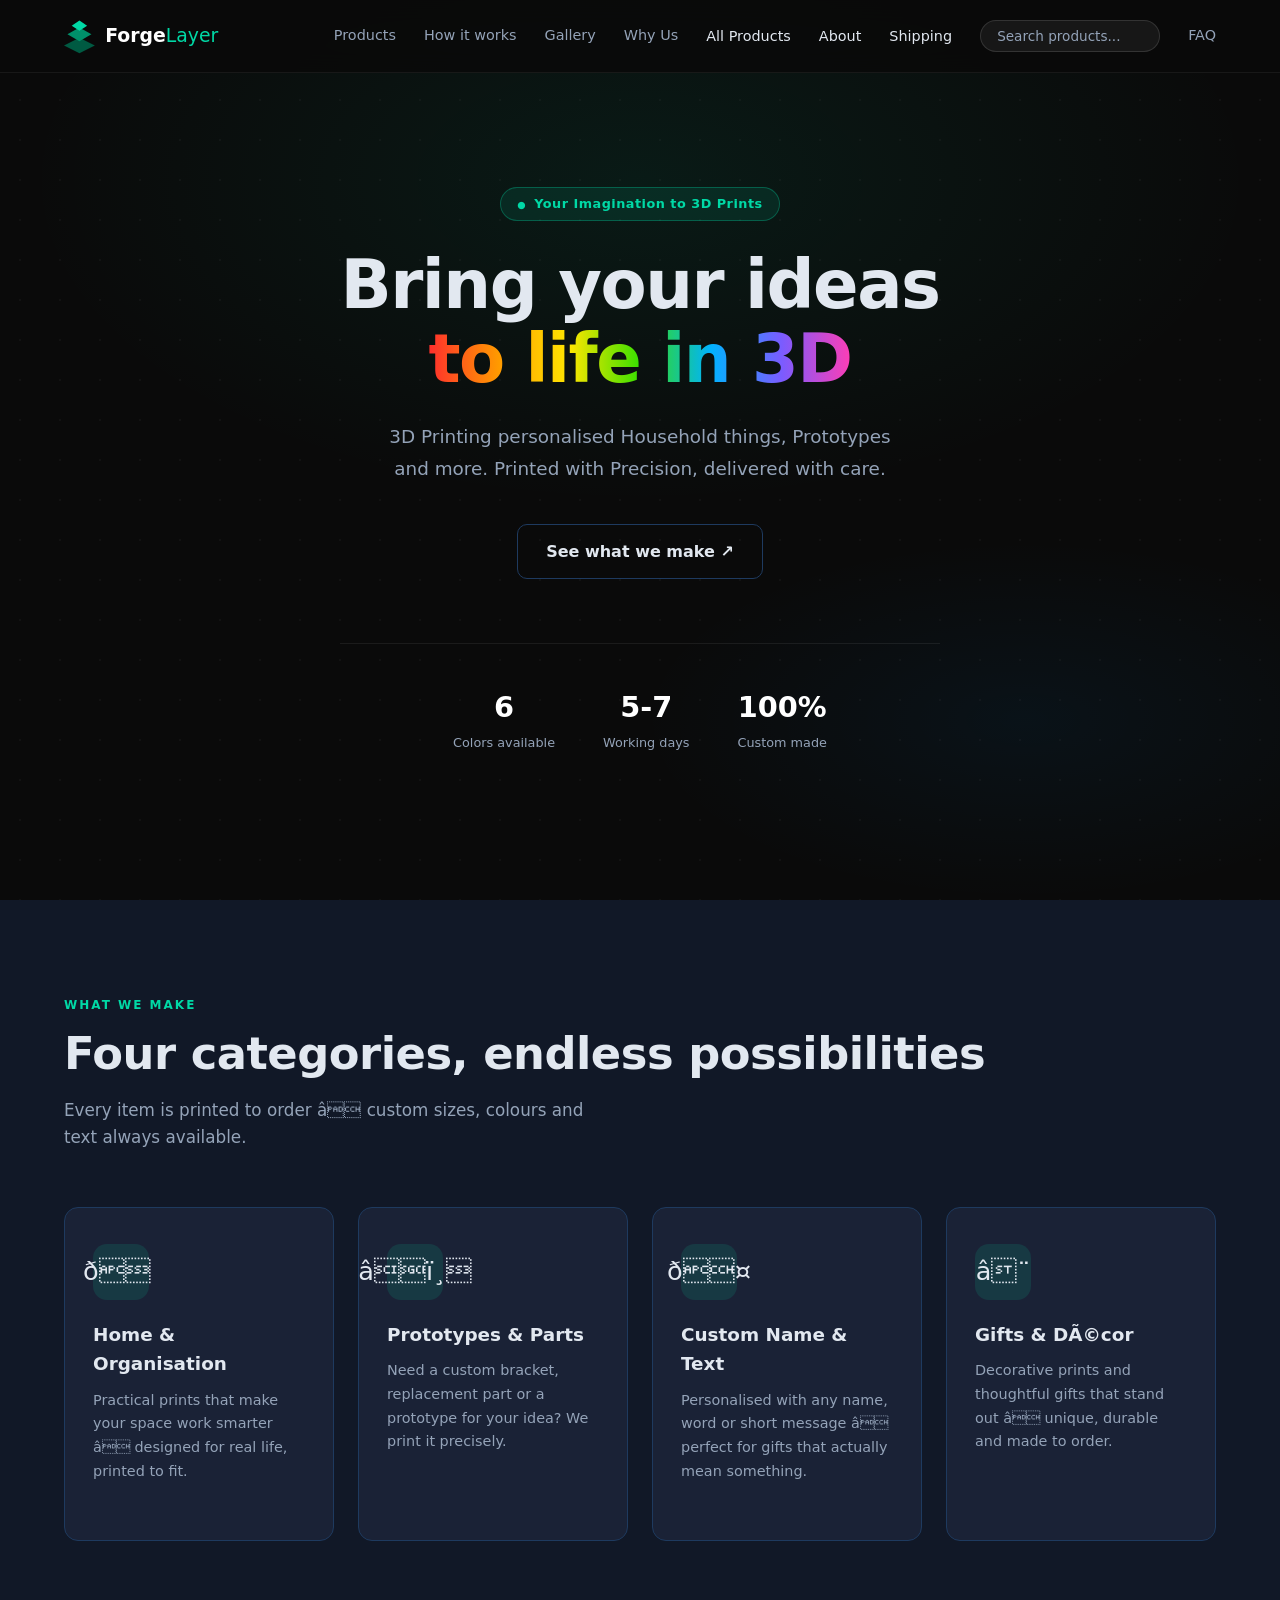
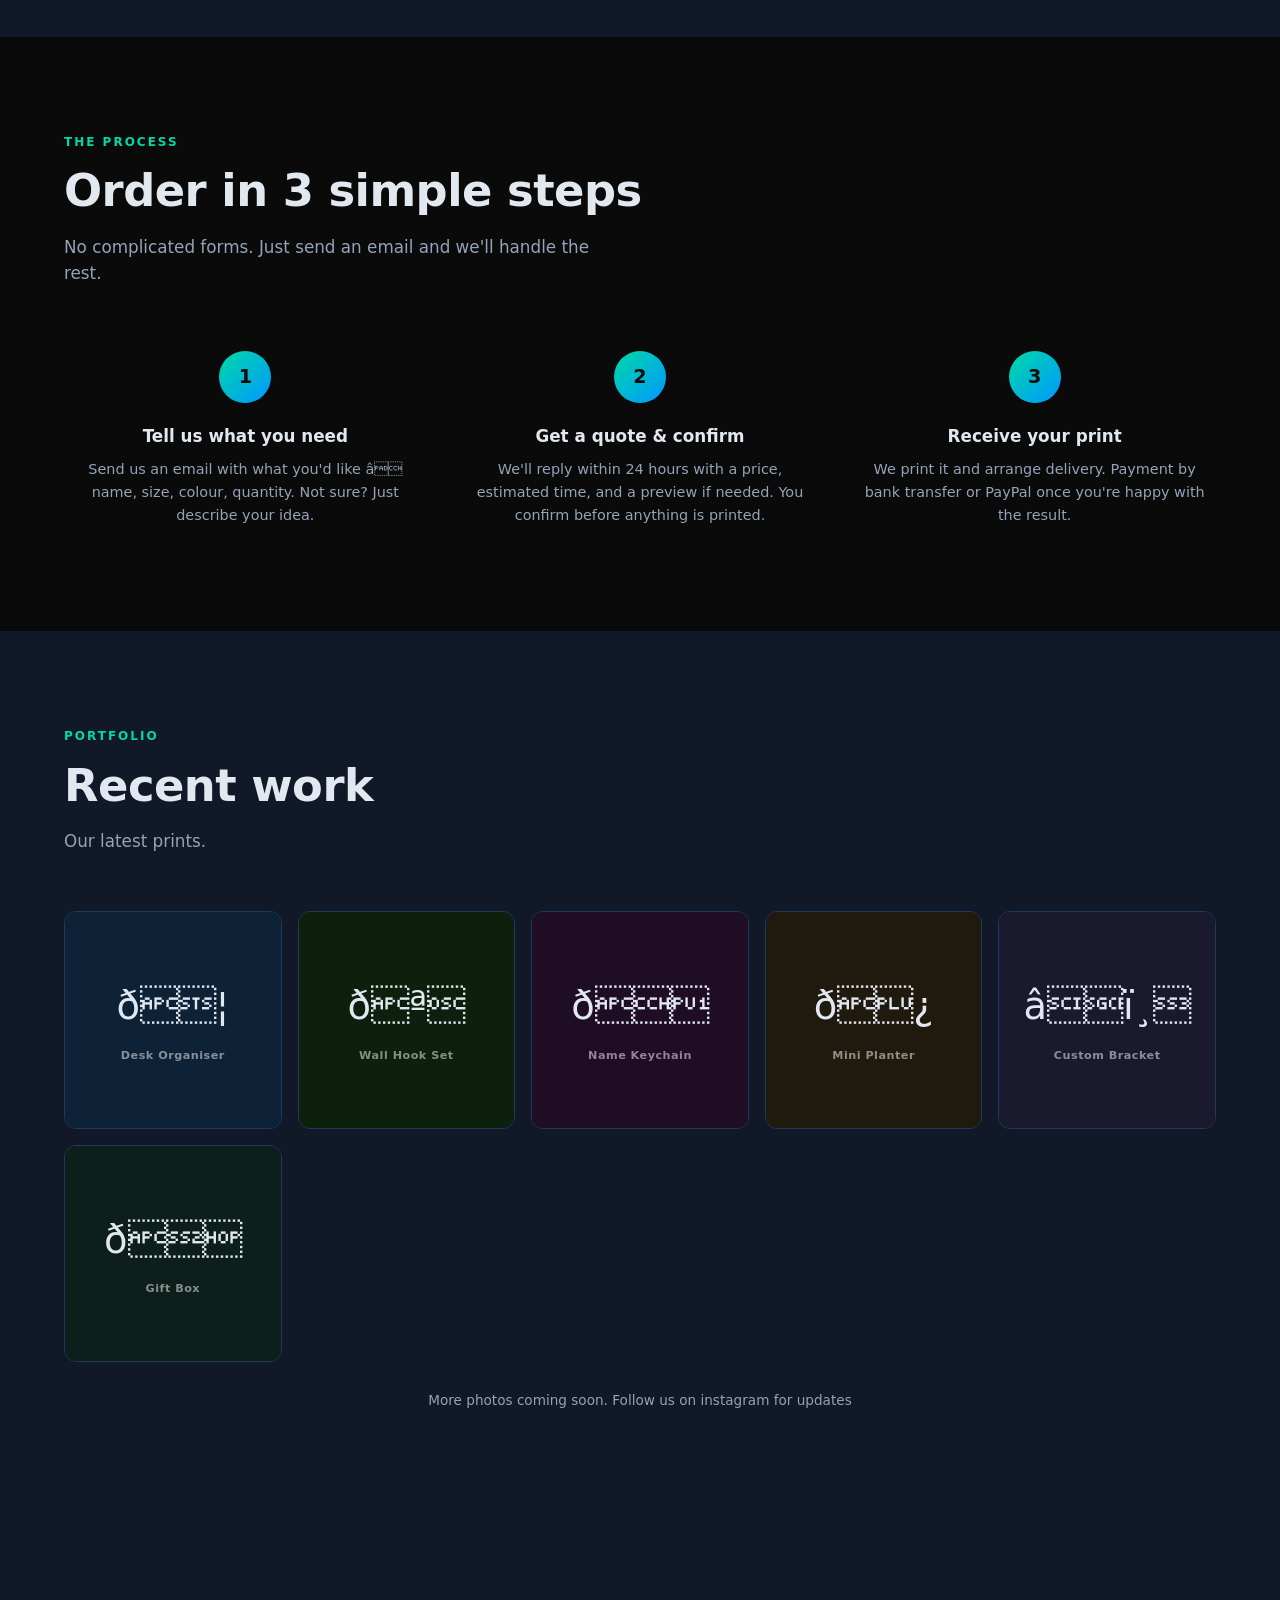
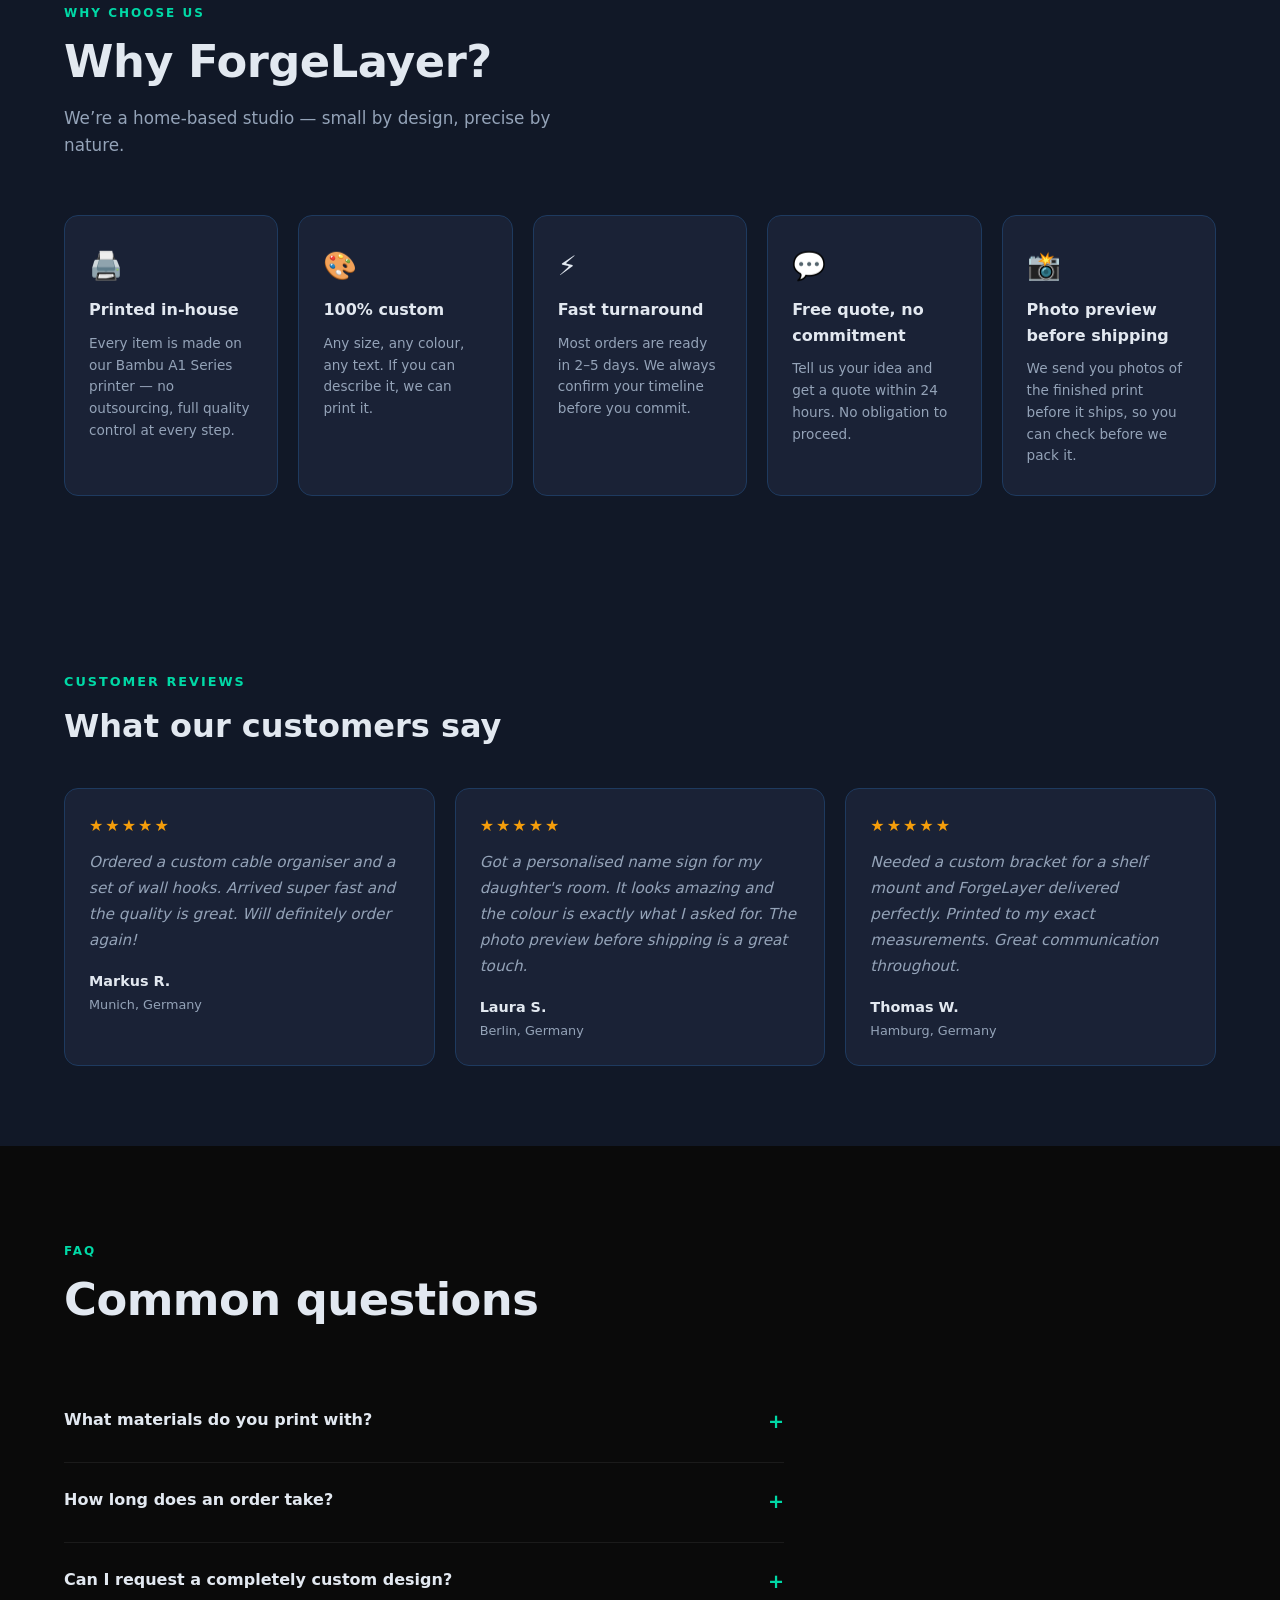
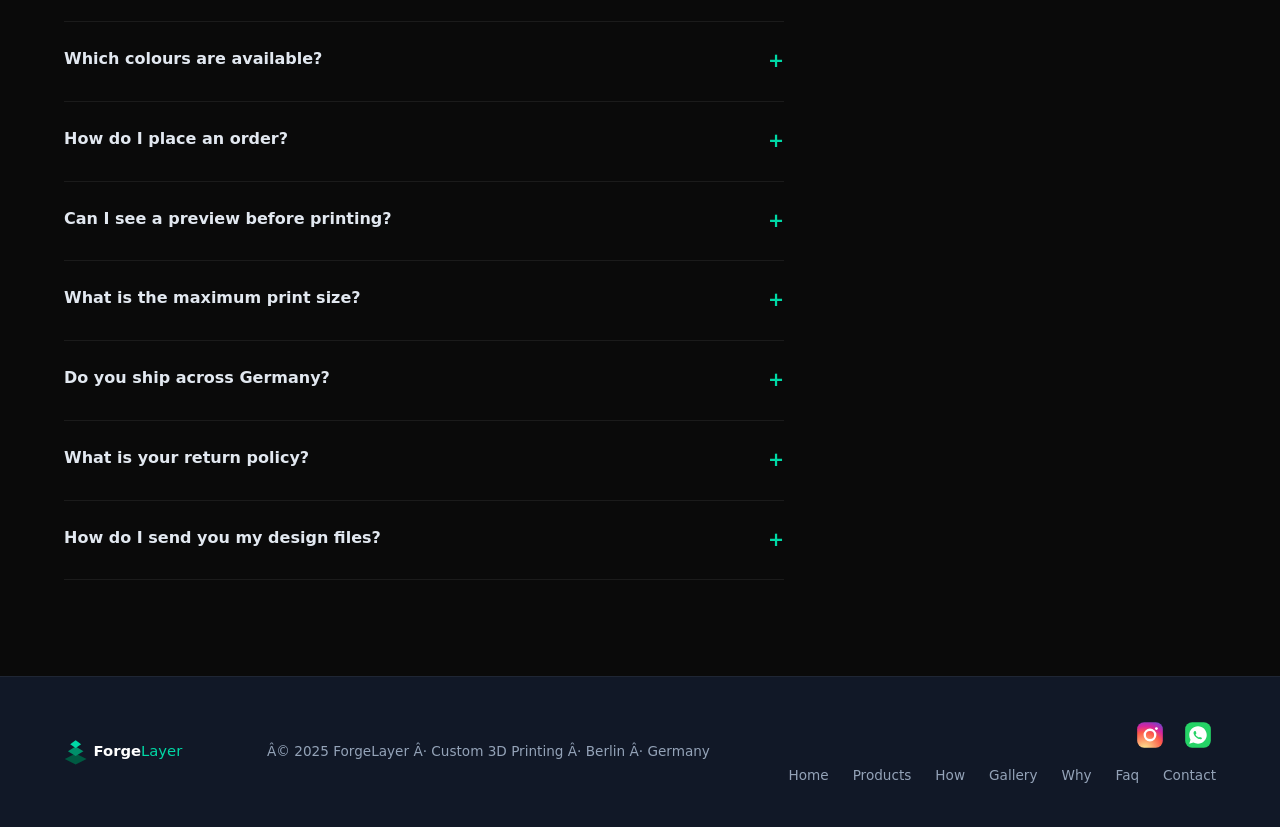
==== index.html @ 6b1cba39 "Gallery images: apply fit/position/rotation controls" ====
<!DOCTYPE html>
<html lang="en">
<head>
  <meta charset="UTF-8" />
  <meta name="viewport" content="width=device-width, initial-scale=1.0" />
  <title>ForgeLayer â Custom 3D Prints</title>
  <meta name="description" content="Custom 3D printing from home â personalised gifts, home organisers, prototypes and more." />
  <style>
    *, *::before, *::after { box-sizing: border-box; margin: 0; padding: 0; }
    :root {
      --black:   #0a0a0a;
      --dark:    #111827;
      --card:    #1a2236;
      --accent:  #00d9a6;
      --accent2: #0098ff;
      --text:    #e2e8f0;
      --muted:   #94a3b8;
      --border:  #1e3a5f;
      --white:   #ffffff;
      --radius:  14px;
    }
    html { scroll-behavior: smooth; }
    body { font-family: 'Segoe UI', system-ui, sans-serif; background: var(--black); color: var(--text); line-height: 1.6; }
    a { color: inherit; text-decoration: none; }

    /* Loading */
    #loader {
      position: fixed; inset: 0; background: var(--black);
      display: flex; align-items: center; justify-content: center;
      z-index: 999; transition: opacity 0.4s;
    }
    .loader-ring {
      width: 48px; height: 48px; border-radius: 50%;
      border: 3px solid rgba(0,217,166,0.15);
      border-top-color: var(--accent);
      animation: spin 0.8s linear infinite;
    }
    @keyframes spin { to { transform: rotate(360deg); } }

    /* Nav */
    nav {
      position: fixed; top: 0; left: 0; right: 0; z-index: 100;
      display: flex; align-items: center; justify-content: space-between;
      padding: 18px 5%;
      background: rgba(10,10,10,0.88);
      backdrop-filter: blur(12px);
      border-bottom: 1px solid rgba(255,255,255,0.06);
    }
    .logo { display: flex; align-items: center; text-decoration: none; }
    .nav-links { display: flex; gap: 28px; align-items: center; }
    .nav-links a { font-size: 0.9rem; color: var(--muted); transition: color 0.2s; }
    .nav-links a:hover { color: var(--white); }
    .nav-cta {
      background: var(--accent); color: var(--black) !important;
      padding: 8px 20px; border-radius: 8px; font-weight: 700; font-size: 0.85rem !important;
    }
    .hamburger { display: none; flex-direction: column; gap: 5px; cursor: pointer; }
    .hamburger span { width: 24px; height: 2px; background: var(--text); border-radius: 2px; }

    /* Shared section */
    section { padding: 96px 5%; }
    .section-label { font-size: 0.75rem; font-weight: 700; letter-spacing: 2px; text-transform: uppercase; color: var(--accent); margin-bottom: 12px; }
    h2 { font-size: clamp(1.8rem, 4vw, 2.8rem); font-weight: 800; letter-spacing: -0.5px; line-height: 1.2; margin-bottom: 16px; }
    .section-sub { color: var(--muted); font-size: 1.05rem; max-width: 540px; }
    .section-head { margin-bottom: 56px; }

    /* Hero */
    .hero {
      min-height: 100vh; display: flex; align-items: center; justify-content: center;
      text-align: center; padding: 120px 5% 80px;
      background: radial-gradient(ellipse 80% 60% at 50% 20%, rgba(0,217,166,0.08) 0%, transparent 60%),
                  radial-gradient(ellipse 60% 40% at 80% 80%, rgba(0,152,255,0.06) 0%, transparent 50%), var(--black);
      position: relative; overflow: hidden;
    }
    .hero::before {
      content: ''; position: absolute; inset: 0;
      background-image: radial-gradient(circle, rgba(255,255,255,0.03) 1px, transparent 1px);
      background-size: 40px 40px; pointer-events: none;
    }
    .hero-inner { max-width: 760px; position: relative; }
    .hero-badge {
      display: inline-flex; align-items: center; gap: 8px;
      background: rgba(0,217,166,0.1); border: 1px solid rgba(0,217,166,0.3);
      padding: 6px 16px; border-radius: 100px; font-size: 0.8rem; color: var(--accent);
      font-weight: 600; margin-bottom: 28px; letter-spacing: 0.5px;
    }
    .hero-badge::before { content: '\25CF'; font-size: 0.6rem; animation: pulse 2s infinite; }
    @keyframes pulse { 0%,100%{opacity:1} 50%{opacity:0.3} }
    h1 { font-size: clamp(2.4rem, 6vw, 4.2rem); font-weight: 900; line-height: 1.1; letter-spacing: -1.5px; margin-bottom: 24px; }
    h1 em { font-style: normal; background: linear-gradient(135deg, var(--accent), var(--accent2)); -webkit-background-clip: text; -webkit-text-fill-color: transparent; }
    .hero-sub { font-size: 1.15rem; color: var(--muted); max-width: 520px; margin: 0 auto 40px; line-height: 1.7; }
    .hero-btns { display: flex; gap: 14px; justify-content: center; flex-wrap: wrap; }
    .btn-primary {
      display: inline-flex; align-items: center; gap: 8px;
      background: var(--accent); color: var(--black); padding: 14px 32px; border-radius: 10px;
      font-weight: 800; font-size: 1rem; transition: transform 0.2s, box-shadow 0.2s;
      box-shadow: 0 0 32px rgba(0,217,166,0.25);
    }
    .btn-primary:hover { transform: translateY(-2px); box-shadow: 0 0 48px rgba(0,217,166,0.4); }
    .btn-secondary {
      display: inline-flex; align-items: center; gap: 8px;
      border: 1px solid var(--border); color: var(--text); padding: 14px 28px; border-radius: 10px;
      font-weight: 600; font-size: 1rem; transition: border-color 0.2s, background 0.2s;
    }
    .btn-secondary:hover { border-color: var(--accent); background: rgba(0,217,166,0.05); }
    .hero-stats { display: flex; justify-content: center; gap: 48px; margin-top: 64px; padding-top: 40px; border-top: 1px solid rgba(255,255,255,0.07); flex-wrap: wrap; }
    .stat-num { font-size: 1.8rem; font-weight: 800; color: var(--white); }
    .stat-label { font-size: 0.8rem; color: var(--muted); margin-top: 2px; }

    /* Products */
    #products { background: var(--dark); }
    .products-grid { display: grid; grid-template-columns: repeat(auto-fit, minmax(260px, 1fr)); gap: 24px; }
    .product-card {
      background: var(--card); border: 1px solid var(--border); border-radius: var(--radius);
      padding: 36px 28px; transition: transform 0.25s, border-color 0.25s, box-shadow 0.25s;
      position: relative; overflow: hidden;
    }
    .product-card::after { content: ''; position: absolute; inset: 0; background: linear-gradient(135deg, rgba(0,217,166,0.04), transparent); opacity: 0; transition: opacity 0.3s; }
    .product-card:hover { transform: translateY(-6px); border-color: var(--accent); box-shadow: 0 12px 40px rgba(0,217,166,0.1); }
    .product-card:hover::after { opacity: 1; }
    .card-icon { width: 56px; height: 56px; border-radius: 14px; display: flex; align-items: center; justify-content: center; font-size: 1.6rem; margin-bottom: 20px; }
    .card-icon.green  { background: rgba(0,217,166,0.12); }
    .card-icon.blue   { background: rgba(0,152,255,0.12); }
    .card-icon.purple { background: rgba(139,92,246,0.12); }
    .card-icon.orange { background: rgba(251,146,60,0.12); }
    .product-card h3 { font-size: 1.15rem; font-weight: 700; margin-bottom: 10px; }
    .product-card p  { font-size: 0.9rem; color: var(--muted); line-height: 1.65; margin-bottom: 20px; }
    .card-examples { display: flex; flex-wrap: wrap; gap: 6px; }
    .tag { font-size: 0.75rem; padding: 3px 10px; border-radius: 100px; background: rgba(255,255,255,0.06); color: var(--muted); border: 1px solid rgba(255,255,255,0.08); }
    .card-price { margin-top: 20px; padding-top: 16px; border-top: 1px solid rgba(255,255,255,0.07); font-size: 0.85rem; color: var(--accent); font-weight: 600; }

    /* How it works */
    #how { background: var(--black); }
    .steps { display: grid; grid-template-columns: repeat(auto-fit, minmax(220px, 1fr)); gap: 32px; }
    .step { text-align: center; padding: 8px; }
    .step-num {
      width: 52px; height: 52px; border-radius: 50%;
      background: linear-gradient(135deg, var(--accent), var(--accent2));
      display: flex; align-items: center; justify-content: center;
      font-size: 1.2rem; font-weight: 900; color: var(--black); margin: 0 auto 20px;
    }
    .step h3 { font-size: 1.05rem; font-weight: 700; margin-bottom: 8px; }
    .step p { font-size: 0.9rem; color: var(--muted); }

    /* Gallery */
    #gallery { background: var(--dark); }
    .gallery-grid { display: grid; grid-template-columns: repeat(auto-fill, minmax(200px, 1fr)); gap: 16px; }
    .gallery-item {
      aspect-ratio: 1; border-radius: 12px; overflow: hidden; position: relative;
      border: 1px solid var(--border); cursor: pointer; transition: transform 0.25s;
    }
    .gallery-item:hover { transform: scale(1.03); }
    .gallery-placeholder {
      width: 100%; height: 100%; display: flex; flex-direction: column;
      align-items: center; justify-content: center; gap: 10px; font-size: 2.4rem;
    }
    .gallery-item img { width: 100%; height: 100%; object-fit: cover; }
    .gallery-label { font-size: 0.7rem; color: rgba(255,255,255,0.5); font-weight: 600; letter-spacing: 0.5px; text-align: center; }
    .gallery-note { text-align: center; margin-top: 28px; font-size: 0.85rem; color: var(--muted); }

    /* Pricing */
    #pricing { background: var(--black); }
    .pricing-table { width: 100%; border-collapse: collapse; border-radius: var(--radius); overflow: hidden; }
    .pricing-table th { background: var(--card); padding: 16px 20px; text-align: left; font-size: 0.8rem; text-transform: uppercase; letter-spacing: 1px; color: var(--muted); border-bottom: 1px solid var(--border); }
    .pricing-table td { padding: 16px 20px; border-bottom: 1px solid rgba(255,255,255,0.05); font-size: 0.95rem; }
    .pricing-table tr:last-child td { border-bottom: none; }
    .pricing-table tr:nth-child(even) td { background: rgba(255,255,255,0.02); }
    .pricing-table tr:hover td { background: rgba(0,217,166,0.04); }
    .price-from { color: var(--accent); font-weight: 700; }
    .pricing-note { margin-top: 20px; font-size: 0.85rem; color: var(--muted); padding: 16px 20px; background: var(--card); border-radius: 10px; border-left: 3px solid var(--accent); }

    /* Order */
    #order {
      background: radial-gradient(ellipse 70% 60% at 50% 50%, rgba(0,217,166,0.07) 0%, transparent 70%), var(--dark);
      text-align: center;
    }
    #order h2 { margin-bottom: 16px; }
    #order .section-sub { margin: 0 auto 40px; }
    .order-steps { display: flex; justify-content: center; flex-wrap: wrap; gap: 16px; margin-bottom: 40px; }
    .order-step-pill {
      background: var(--card); border: 1px solid var(--border); border-radius: 100px;
      padding: 10px 22px; font-size: 0.9rem; display: flex; align-items: center; gap: 10px;
    }
    .pill-num { width: 22px; height: 22px; border-radius: 50%; background: var(--accent); color: var(--black); font-size: 0.7rem; font-weight: 800; display: flex; align-items: center; justify-content: center; }
    .btn-order {
      display: inline-flex; align-items: center; gap: 10px;
      background: var(--accent); color: var(--black); padding: 18px 48px; border-radius: 12px;
      font-weight: 900; font-size: 1.1rem; box-shadow: 0 0 48px rgba(0,217,166,0.3);
      transition: transform 0.2s, box-shadow 0.2s; cursor: pointer; border: none; text-decoration: none;
    }
    .btn-order:hover { transform: translateY(-3px); box-shadow: 0 0 64px rgba(0,217,166,0.5); }
    .order-sub { margin-top: 16px; font-size: 0.85rem; color: var(--muted); }

    /* FAQ */
    #faq { background: var(--black); }
    .faq-list { max-width: 720px; }
    .faq-item { border-bottom: 1px solid rgba(255,255,255,0.07); padding: 24px 0; }
    .faq-q { font-weight: 700; margin-bottom: 0; display: flex; justify-content: space-between; align-items: flex-start; gap: 16px; cursor: pointer; }
    .faq-icon { color: var(--accent); font-size: 1.2rem; flex-shrink: 0; }
    .faq-a { color: var(--muted); font-size: 0.95rem; line-height: 1.7; margin-top: 12px; display: none; }

    /* Footer */
    footer {
      background: var(--dark); border-top: 1px solid rgba(255,255,255,0.06);
      padding: 40px 5%; display: flex; justify-content: space-between; align-items: center; flex-wrap: wrap; gap: 20px;
    }
    .footer-logo { display: flex; align-items: center; }
    footer p { font-size: 0.85rem; color: var(--muted); }
    .footer-links { display: flex; gap: 24px; }
    .footer-links a { font-size: 0.85rem; color: var(--muted); transition: color 0.2s; }
    .footer-links a:hover { color: var(--accent); }

    @media (max-width: 700px) {
      .nav-links { display: none; flex-direction: column; gap: 20px; }
      .nav-links.open { display: flex; position: absolute; top: 100%; left: 0; right: 0; background: var(--dark); padding: 28px 5%; border-bottom: 1px solid var(--border); }
      .hamburger { display: flex; }
      .hero-stats { gap: 28px; }
      footer { flex-direction: column; text-align: center; }
      .footer-links { justify-content: center; }
      .footer-right { align-items: center; }
      .nav-search { display: none; }
    }

    /* Nav search box */
    .nav-search {
      display: flex; align-items: center;
      background: rgba(255,255,255,0.06); border: 1px solid rgba(255,255,255,0.12);
      border-radius: 20px; padding: 7px 16px; gap: 8px; margin-left: 8px;
    }
    .nav-search input {
      background: none; border: none; outline: none;
      color: var(--text); font-size: 0.85rem; width: 180px; font-family: inherit;
    }
    .nav-search input::placeholder { color: var(--muted); }

    /* Sizes on product cards */
    .card-sizes { margin-top: 14px; padding-top: 13px; border-top: 1px solid rgba(255,255,255,0.07); }
    .sizes-label { font-size: 0.72rem; color: var(--muted); font-weight: 700; text-transform: uppercase; letter-spacing: 0.6px; margin-bottom: 7px; }
    .size-options { display: flex; flex-wrap: wrap; gap: 5px; }
    .size-tag { font-size: 0.78rem; padding: 3px 10px; border-radius: 100px; background: rgba(0,217,166,0.1); color: var(--accent); border: 1px solid rgba(0,217,166,0.25); }

    /* Why ForgeLayer */
    #why { background: var(--dark); }
    .why-grid { display: grid; grid-template-columns: repeat(auto-fit, minmax(200px, 1fr)); gap: 20px; }
    .why-card {
      background: var(--card); border: 1px solid var(--border); border-radius: var(--radius);
      padding: 28px 24px; display: flex; flex-direction: column; gap: 10px;
    }
    .why-icon { font-size: 1.7rem; }
    .why-card h3 { font-size: 1rem; font-weight: 700; }
    .why-card p { font-size: 0.85rem; color: var(--muted); line-height: 1.6; }

    /* Social links in footer */
    .footer-right { display: flex; flex-direction: column; align-items: flex-end; gap: 12px; }
    .footer-social { display: flex; gap: 12px; align-items: center; }
    .social-link { display: flex; align-items: center; justify-content: center; width: 36px; height: 36px; border-radius: 10px; transition: opacity 0.2s; overflow: hidden; }
    .social-link:hover { opacity: 0.8; }
  </style>
</head>
<body>

<div id="loader"><div class="loader-ring"></div></div>

<nav id="navbar">
  <a href="#home" class="logo">
    <svg height="36" viewBox="0 0 188 42" xmlns="http://www.w3.org/2000/svg" aria-label="ForgeLayer">
      <!-- Render bottomâtop so bright layer sits visually on top -->
      <polygon points="18,23 36,32 18,41 0,32"  fill="#005a42"/>
      <polygon points="18,11 32,19 18,27 4,19"  fill="#00906a"/>
      <polygon points="18,3 27,9 18,15 9,9"     fill="#00d9a6"/>
      <text x="48" y="28" font-family="'Segoe UI',system-ui,sans-serif" font-size="22" font-weight="900" fill="#ffffff">Forge<tspan fill="#00d9a6" font-weight="300">Layer</tspan></text>
    </svg>
  </a>
  <div class="nav-links" id="navLinks"></div>
  <div class="hamburger" id="hamburger"><span></span><span></span><span></span></div>
</nav>

<div id="page-content"></div>
<footer id="site-footer"></footer>

<script>
// âââ Default content (fallback for local file:// preview) âââââââââââââââââââ
const DEFAULT = {"site":{"name":"ForgeLayer","email":"orders@forgelayer.online","footer_text":"Â© 2025 ForgeLayer Â· Custom 3D Printing Â· Germany"},"hero":{"enabled":true,"badge":"Your Imagination to 3D Prints","headline":"Bring your ideas","headline_highlight":"to life in 3D","subtext":"3D Printing personalised Household things, Prototypes and more. Printed with Precision, delivered with care.","cta_primary":"Place an Order","cta_secondary":"See what we make","stats":[{"number":"6+","label":"Colors available"},{"number":"5â7","label":"Working days"},{"number":"100%","label":"Custom made"}]},"products":{"enabled":true,"label":"What we make","title":"Four categories, endless possibilities","subtitle":"Every item is printed to order â custom sizes, colours and text always available.","items":[{"icon":"ð ","icon_style":"green","title":"Home & Organisation","description":"Practical prints that make your space work smarter â designed for real life, printed to fit.","tags":["Cable holders","Wall hooks","Drawer inserts","Phone stands","Spice racks","Desk organisers"],"price_from":"From â¬4","turnaround":"2â4 days"},{"icon":"âï¸","icon_style":"blue","title":"Prototypes & Parts","description":"Need a custom bracket, replacement part or a prototype for your idea? We print it precisely.","tags":["Replacement parts","Brackets","Enclosures","Jigs & fixtures","Product prototypes"],"price_from":"From â¬8","turnaround":"3â5 days"},{"icon":"ð¤","icon_style":"purple","title":"Custom Name & Text","description":"Personalised with any name, word or short message â perfect for gifts that actually mean something.","tags":["Name signs","Keychains","Desk nameplates","Wedding dÃ©cor","Baby gifts"],"price_from":"From â¬5","turnaround":"2â3 days"},{"icon":"â¨","icon_style":"orange","title":"Gifts & DÃ©cor","description":"Decorative prints and thoughtful gifts that stand out â unique, durable and made to order.","tags":["Planters","Vases","Wall art","Figurines","Holiday dÃ©cor","Lamp shades"],"price_from":"From â¬6","turnaround":"3â5 days"}]},"how":{"enabled":true,"label":"The process","title":"Order in 3 simple steps","subtitle":"No complicated forms. Just send an email and we'll handle the rest.","steps":[{"title":"Tell us what you need","description":"Click the order button and send us an email with what you'd like â name, size, colour, quantity. Not sure? Just describe your idea."},{"title":"Get a quote & confirm","description":"We'll reply within 24 hours with a price, estimated time, and a preview if needed. You confirm before anything is printed."},{"title":"Receive your print","description":"We print it and arrange delivery or pickup. Payment by bank transfer or PayPal once you're happy with the result."}]},"gallery":{"enabled":true,"label":"Portfolio","title":"Recent work","subtitle":"Our latest prints â add your own photos here once you have them.","note":"ð¸ More photos coming soon â follow us for updates","items":[{"emoji":"ð¦","label":"Desk Organiser","bg":"#0d2137"},{"emoji":"ðª","label":"Wall Hook Set","bg":"#0d1f0d"},{"emoji":"ð","label":"Name Keychain","bg":"#1f0d25"},{"emoji":"ð¿","label":"Mini Planter","bg":"#1f1a0d"},{"emoji":"âï¸","label":"Custom Bracket","bg":"#1a1a2e"},{"emoji":"ð","label":"Gift Box","bg":"#0d1f1a"}]},"pricing":{"enabled":false,"label":"Pricing guide","title":"Transparent, fair pricing","subtitle":"Every order is quoted individually â here's a rough guide. Final price depends on size, complexity, and material.","note":"ð¡ Not sure about the price? Just email us â quotes are free, fast and come with no obligation.","rows":[{"item_type":"Small home item","example":"Cable clip, hook, stand","price":"â¬4","turnaround":"1â2 days"},{"item_type":"Custom name print","example":"Keychain, nameplate","price":"â¬5","turnaround":"2â3 days"},{"item_type":"Decorative / gift","example":"Vase, planter, wall art","price":"â¬6","turnaround":"3â5 days"},{"item_type":"Functional part","example":"Bracket, enclosure, jig","price":"â¬8","turnaround":"3â5 days"},{"item_type":"Prototype / complex","example":"Multi-part assemblies","price":"â¬15+","turnaround":"5â7 days"},{"item_type":"Bulk order (10+)","example":"Gifts, event items","price":"Discounted","turnaround":"Quote on request"}]},"order":{"enabled":true,"label":"Ready to order?","email":"orders@forgelayer.online","title":"Let's make something","subtitle":"Send us an email with your idea â no need to have all the details figured out. We'll help you get there.","button_text":"Email us your order","sub_text":"We reply within 24 hours Â· No upfront payment Â· Free quote","steps":[{"text":"Describe your idea"},{"text":"Pick colour & size"},{"text":"We send a quote"},{"text":"Confirm & we print"}]},"faq":{"enabled":true,"label":"FAQ","title":"Common questions","items":[{"q":"What materials do you print with?","a":"Primarily PLA and PETG â durable, food-safe options available on request. PLA is great for most decorative and functional items. PETG is tougher and heat-resistant."},{"q":"Can I request a custom design I found online?","a":"Yes â send us a link or the file. We work with STL, 3MF and STEP files. If you have a sketch or photo, we can often model something simple for a small design fee."},{"q":"How do I pay?","a":"Bank transfer (Ãberweisung) or PayPal. Payment is due after you've seen the final item â we don't ask for money upfront unless it's a large bulk order."},{"q":"Do you ship?","a":"Yes, we ship within Germany via DHL. Shipping cost is added to the order. Local pickup is also available."},{"q":"How long does it take?","a":"Most small items are ready in 2â3 days. Larger or more complex prints take 4â7 days. We'll always confirm the timeline before you commit."},{"q":"What if I'm not happy with the result?","a":"We'll reprint or refund. Quality matters to us â we send photos before shipping so you can check before we pack it."}]}};

// âââ Load content ââââââââââââââââââââââââââââââââââââââââââââââââââââââââââââ
async function loadContent() {
  try {
    const r = await fetch('content.json');
    if (r.ok) return await r.json();
  } catch(e) {}
  return DEFAULT;
}

// âââ Render helpers ââââââââââââââââââââââââââââââââââââââââââââââââââââââââââ
const esc = s => String(s).replace(/&/g,'&amp;').replace(/</g,'&lt;').replace(/>/g,'&gt;');

function mailtoLink(email, siteName) {
  const sub = encodeURIComponent(`3D Print Order Enquiry`);
  const body = encodeURIComponent(`Hi ${siteName},\n\nI'd like to order:\n\nItem / Idea: \nColour: \nSize / Quantity: \nDeadline (if any): \nAdditional notes: \n\nThanks!`);
  return `mailto:${email}?subject=${sub}&body=${body}`;
}

// âââ Section renderers âââââââââââââââââââââââââââââââââââââââââââââââââââââââ
function renderHero(d, site) {
  const stats = (d.stats || []).map(s => `
    <div><div class="stat-num">${esc(s.number)}</div><div class="stat-label">${esc(s.label)}</div></div>
  `).join('');
  return `
  <section class="hero" id="home">
    <div class="hero-inner">
      <div class="hero-badge"${d.badge_color?` style="color:${esc(d.badge_color)};border-color:${esc(d.badge_color)}"`:``}>${esc(d.badge)}</div>
      <h1${d.headline_color?` style="color:${esc(d.headline_color)}"`:``}>${esc(d.headline)}<br/><em${(function(s){var g={rainbow:'linear-gradient(90deg,#ff2d2d,#ff9a00,#ffe600,#38e000,#00b3ff,#7a5cff,#ff3db4)',sunset:'linear-gradient(90deg,#ff512f,#f09819,#ff2d95)',ocean:'linear-gradient(90deg,#00c6ff,#0072ff,#00e0c6)',purple:'linear-gradient(90deg,#a25bff,#ff5bd8)',gold:'linear-gradient(90deg,#f7971e,#ffd200)'};if(s&&g[s])return ' style="background:'+g[s]+';-webkit-background-clip:text;background-clip:text;-webkit-text-fill-color:transparent;color:transparent"';if(s==='custom'&&d.hl_color)return ' style="background:none;-webkit-text-fill-color:'+esc(d.hl_color)+';color:'+esc(d.hl_color)+'"';return '';})(d.hl_style)}>${esc(d.headline_highlight)}</em></h1>
      <p class="hero-sub">${esc(d.subtext)}</p>
      <div class="hero-btns">
        <a href="#products" class="btn-secondary">${esc(d.cta_secondary)} ↗</a>
      </div>
      ${stats ? `<div class="hero-stats">${stats}</div>` : ''}
    </div>
  </section>`;
}

function renderProducts(d) {
  const cards = (d.items || []).map(item => {
    const sizesHtml = (item.sizes_enabled && item.sizes && item.sizes.length > 0)
      ? `<div class="card-sizes"><div class="sizes-label">Available sizes</div><div class="size-options">${item.sizes.map(s=>`<span class="size-tag">${esc(s)}</span>`).join('')}</div></div>`
      : '';
    return `
    <div class="product-card">
      <div class="card-icon ${esc(item.icon_style || 'green')}"${item.img_size?` style="width:${({s:44,m:64,l:88,xl:120})[item.img_size]||56}px;height:${({s:44,m:64,l:88,xl:120})[item.img_size]||56}px"`:``}>${/^(\/|https?:|data:)/.test(item.icon||"")||/\.(png|jpe?g|webp|gif|svg)(\?|$)/i.test(item.icon||"")?`<img src="${esc(item.icon)}" alt="" style="width:100%;height:100%;object-fit:${esc(item.img_fit||'cover')};object-position:${esc(item.img_pos||'center')};transform:rotate(${esc(item.img_rot||'0')}deg);border-radius:inherit;display:block">`:esc(item.icon)}</div>
      <h3>${esc(item.title||item.name||'')}</h3>${item.sku?`<div style="font-size:0.72rem;color:var(--muted);letter-spacing:0.5px;margin-top:3px;opacity:0.85">SKU: ${esc(item.sku)}</div>`:``}
      <p>${esc(item.description)}</p>
      <div class="card-examples">${(item.tags||[]).map(t=>`<span class="tag">${esc(t)}</span>`).join('')}</div>
      ${sizesHtml}
      ${item.price_from?`<div class="card-price">${esc(item.price_from)}${item.turnaround?` \u00B7 Turnaround ${esc(item.turnaround)}`:``}</div>`:``}
    </div>`; }).join('');
  return `
  <section id="products">
    <div class="section-head">
      <div class="section-label">${esc(d.label)}</div>
      <h2>${esc(d.title)}</h2>
      <p class="section-sub">${esc(d.subtitle)}</p>
    </div>
    <div class="products-grid">${cards}</div>
  </section>`;
}

function renderHow(d) {
  const steps = (d.steps || []).map((s, i) => `
    <div class="step">
      <div class="step-num">${i + 1}</div>
      <h3>${esc(s.title)}</h3>
      <p>${esc(s.description)}</p>
    </div>`).join('');
  return `
  <section id="how">
    <div class="section-head">
      <div class="section-label">${esc(d.label)}</div>
      <h2>${esc(d.title)}</h2>
      <p class="section-sub">${esc(d.subtitle)}</p>
    </div>
    <div class="steps">${steps}</div>
  </section>`;
}

function renderGallery(d) {
  const items = (d.items || []).map(item => {
    const inner = item.image
      ? `<img src="${esc(item.image)}" alt="${esc(item.label)}" loading="lazy" style="object-fit:${esc(item.img_fit||'cover')};object-position:${esc(item.img_pos||'center')};transform:rotate(${esc(item.img_rot||'0')}deg)" />`
      : `<div class="gallery-placeholder" style="background:${esc(item.bg||'#111')}">${item.emoji||'ð¨ï¸'}<span class="gallery-label">${esc(item.label)}</span></div>`;
    return `<div class="gallery-item">${inner}</div>`;
  }).join('');
  return `
  <section id="gallery">
    <div class="section-head">
      <div class="section-label">${esc(d.label)}</div>
      <h2>${esc(d.title)}</h2>
      <p class="section-sub">${esc(d.subtitle)}</p>
    </div>
    <div class="gallery-grid">${items}</div>
    ${d.note ? `<p class="gallery-note">${esc(d.note)}</p>` : ''}
  </section>`;
}

function renderPricing(d) {
  const rows = (d.rows || []).map(r => `
    <tr>
      <td>${esc(r.item_type)}</td>
      <td>${esc(r.example)}</td>
      <td class="price-from">${esc(r.price)}</td>
      <td>${esc(r.turnaround)}</td>
    </tr>`).join('');
  return `
  <section id="pricing">
    <div class="section-head">
      <div class="section-label">${esc(d.label)}</div>
      <h2>${esc(d.title)}</h2>
      <p class="section-sub">${esc(d.subtitle)}</p>
    </div>
    <table class="pricing-table">
      <thead><tr><th>Item type</th><th>Example</th><th>From</th><th>Turnaround</th></tr></thead>
      <tbody>${rows}</tbody>
    </table>
    ${d.note ? `<div class="pricing-note">${esc(d.note)}</div>` : ''}
  </section>`;
}

function renderOrder(d, site) {
  const pills = (d.steps || []).map((s, i) => `
    <div class="order-step-pill"><span class="pill-num">${i+1}</span>${esc(s.text)}</div>`).join('');
  return `
  <section id="order">
    <div class="section-label">${esc(d.label)}</div>
    <h2>${esc(d.title)}</h2>
    <p class="section-sub">${esc(d.subtitle)}</p>
    <div class="order-steps">${pills}</div>
    <a class="btn-order" href="${mailtoLink(site.email, site.name)}">â ${esc(d.button_text)}</a>
    <p class="order-sub">${esc(d.sub_text)}</p>
  </section>`;
}

function renderWhy() {
  const features = [
    { icon: '🖨️', title: 'Printed in-house', desc: 'Every item is made on our Bambu A1 Series printer — no outsourcing, full quality control at every step.' },
    { icon: '🎨', title: '100% custom', desc: 'Any size, any colour, any text. If you can describe it, we can print it.' },
    { icon: '⚡', title: 'Fast turnaround', desc: 'Most orders are ready in 2–5 days. We always confirm your timeline before you commit.' },
    { icon: '💬', title: 'Free quote, no commitment', desc: 'Tell us your idea and get a quote within 24 hours. No obligation to proceed.' },
    { icon: '📸', title: 'Photo preview before shipping', desc: 'We send you photos of the finished print before it ships, so you can check before we pack it.' },
  ];
  const cards = features.map(f => `
    <div class="why-card">
      <div class="why-icon">${f.icon}</div>
      <h3>${f.title}</h3>
      <p>${f.desc}</p>
    </div>`).join('');
  return `
  <section id="why">
    <div class="section-head">
      <div class="section-label">Why choose us</div>
      <h2>Why ForgeLayer?</h2>
      <p class="section-sub">We’re a home-based studio — small by design, precise by nature.</p>
    </div>
    <div class="why-grid">${cards}</div>
  </section>`;
}

function renderFAQ(d) {
  const items = (d.items || []).map(item => `
    <div class="faq-item">
      <div class="faq-q">${esc(item.q)} <span class="faq-icon">+</span></div>
      <div class="faq-a">${esc(item.a)}</div>
    </div>`).join('');
  return `
  <section id="faq">
    <div class="section-head">
      <div class="section-label">${esc(d.label)}</div>
      <h2>${esc(d.title)}</h2>
    </div>
    <div class="faq-list">${items}</div>
  </section>`;
}

function renderFooter(site, enabledSections) {
  const links = enabledSections.filter(Boolean).map(id =>
    `<a href="#${id}">${id.charAt(0).toUpperCase()+id.slice(1)}</a>`).join('');
  const footerLogo = `<svg height="28" viewBox="0 0 160 36" xmlns="http://www.w3.org/2000/svg" aria-label="ForgeLayer">
    <polygon points="15,20 29,27 15,34 1,27"  fill="#005a42"/>
    <polygon points="15,11 25,17 15,23 5,17"  fill="#00906a"/>
    <polygon points="15,3 22,8 15,13 8,8"     fill="#00d9a6"/>
    <text x="38" y="23" font-family="'Segoe UI',system-ui,sans-serif" font-size="19" font-weight="900" fill="#ffffff">Forge<tspan fill="#00d9a6" font-weight="300">Layer</tspan></text>
  </svg>`;
  const igSvg = `<svg width="28" height="28" viewBox="0 0 24 24" xmlns="http://www.w3.org/2000/svg"><defs><radialGradient id="ig-g" cx="30%" cy="108%" r="155%"><stop offset="0%" stop-color="#fdf497"/><stop offset="45%" stop-color="#fd5949"/><stop offset="60%" stop-color="#d6249f"/><stop offset="90%" stop-color="#285AEB"/></radialGradient></defs><rect x="1" y="1" width="22" height="22" rx="6" fill="url(#ig-g)"/><circle cx="12" cy="12" r="4.5" fill="none" stroke="#fff" stroke-width="2"/><circle cx="17.5" cy="6.5" r="1.2" fill="#fff"/></svg>`;
  const waSvg = `<svg width="28" height="28" viewBox="0 0 24 24" xmlns="http://www.w3.org/2000/svg"><rect x="1" y="1" width="22" height="22" rx="6" fill="#25D366"/><path d="M12 4.5C7.86 4.5 4.5 7.86 4.5 12c0 1.48.39 2.87 1.07 4.07L4.5 19.5l3.52-1.05c1.17.62 2.5.97 3.98.97C16.14 19.42 19.5 16.06 19.5 12c0-4.06-3.36-7.5-7.5-7.5zm3.62 10.22c-.16.44-.92.84-1.27.89-.32.05-.73.07-1.18-.08-.27-.09-.62-.22-1.06-.41C10.25 14.3 9.03 12.45 8.94 12.33c-.09-.12-.77-1.02-.77-1.95 0-.93.49-1.39.66-1.58.16-.19.35-.23.47-.23h.33c.11 0 .26-.04.41.31l.56 1.4c.04.11.08.24.01.39l-.22.33-.31.35c-.1.1-.2.2-.08.38.11.18.51.85 1.09 1.38.76.68 1.4.91 1.59 1.01.19.09.3.08.41-.05l.3-.35c.1-.13.2-.09.32-.05l1.3.62c.17.08.28.12.32.2.04.07.04.44-.11.88z" fill="#fff"/></svg>`;
  return `
    <div class="footer-logo">${footerLogo}</div>
    <p>${esc(site.footer_text)}</p>
    <div class="footer-right">
      ${(site.whatsapp_url||site.instagram_url)?`<div class="fl-float-btns">${site.whatsapp_url?`<a href="${esc(site.whatsapp_url)}" target="_blank" rel="noopener" class="fl-float-btn fl-float-wa" title="WhatsApp"><svg width="26" height="26" viewBox="0 0 24 24" fill="#fff"><path d="M12.04 2c-5.46 0-9.91 4.45-9.91 9.91 0 1.75.46 3.45 1.32 4.95L2 22l5.25-1.38c1.45.79 3.08 1.21 4.79 1.21 5.46 0 9.91-4.45 9.91-9.91S17.5 2 12.04 2zm5.8 14.16c-.24.68-1.4 1.3-1.94 1.38-.5.07-1.13.1-1.82-.11-.42-.13-.96-.31-1.65-.61-2.9-1.25-4.79-4.17-4.94-4.36-.14-.19-1.18-1.57-1.18-2.99 0-1.42.75-2.12 1.01-2.41.27-.29.58-.36.77-.36.19 0 .39.002.56.01.18.01.42-.07.66.5.24.58.82 2 .89 2.14.07.14.12.31.02.5-.09.19-.14.31-.27.48-.14.17-.29.37-.41.5-.14.14-.28.29-.12.56.16.27.71 1.17 1.53 1.9 1.05.94 1.94 1.23 2.21 1.37.27.14.43.12.58-.07.16-.19.67-.78.85-1.05.18-.27.36-.22.6-.13.24.09 1.53.72 1.8.85.27.14.44.2.51.31.06.11.06.65-.18 1.33z"/></svg></a>`:``}${site.instagram_url?`<a href="${esc(site.instagram_url)}" target="_blank" rel="noopener" class="fl-float-btn fl-float-ig" title="Instagram"><svg width="24" height="24" viewBox="0 0 24 24" fill="#fff"><path d="M12 2.16c3.2 0 3.58.01 4.85.07 1.17.05 1.8.25 2.23.41.56.22.96.48 1.38.9.42.42.68.82.9 1.38.16.42.36 1.06.41 2.23.06 1.27.07 1.65.07 4.85s-.01 3.58-.07 4.85c-.05 1.17-.25 1.8-.41 2.23-.22.56-.48.96-.9 1.38-.42.42-.82.68-1.38.9-.42.16-1.06.36-2.23.41-1.27.06-1.65.07-4.85.07s-3.58-.01-4.85-.07c-1.17-.05-1.8-.25-2.23-.41-.56-.22-.96-.48-1.38-.9-.42-.42-.68-.82-.9-1.38-.16-.42-.36-1.06-.41-2.23C2.17 15.58 2.16 15.2 2.16 12s.01-3.58.07-4.85c.05-1.17.25-1.8.41-2.23.22-.56.48-.96.9-1.38.42-.42.82-.68 1.38-.9.42-.16 1.06-.36 2.23-.41C8.42 2.17 8.8 2.16 12 2.16zm0 2.45a5.95 5.95 0 100 11.9 5.95 5.95 0 000-11.9zm0 9.82a3.87 3.87 0 110-7.74 3.87 3.87 0 010 7.74zm7.58-10.01a1.39 1.39 0 11-2.78 0 1.39 1.39 0 012.78 0z"/></svg></a>`:``}</div>`:``}<div class="footer-social">
        <a href="${esc(site.instagram_url || '#')}" target="_blank" rel="noopener" class="social-link" title="Instagram">${igSvg}</a>
        <a href="${esc(site.whatsapp_url || '#')}" target="_blank" rel="noopener" class="social-link" title="WhatsApp">${waSvg}</a>
      </div>
      <div class="footer-links">${links}<a href="mailto:${esc(site.email)}">Contact</a></div>
    </div>`;
}

// âââ Nav builder âââââââââââââââââââââââââââââââââââââââââââââââââââââââââââââ
function buildNav(data) {
  const sections = [
    data.products?.enabled && ['products', 'Products'],
    data.how?.enabled      && ['how',      'How it works'],
    data.gallery?.enabled  && ['gallery',  'Gallery'],
    data.pricing?.enabled  && ['pricing',  'Pricing'],
    ['why', 'Why Us'],
    data.faq?.enabled      && ['faq',      'FAQ'],
  ].filter(Boolean);
  const links = sections.map(([id, label]) => `<a href="#${id}">${label}</a>`).join('');
  document.getElementById('navLinks').innerHTML = links;
}

// âââ Main render âââââââââââââââââââââââââââââââââââââââââââââââââââââââââââââ
function renderSite(data) {
  const s = data.site;
  const sections = [];
  const enabledIds = [];

  if (data.hero?.enabled)     { sections.push(renderHero(data.hero, s)); enabledIds.push('home'); }
  if (data.products?.enabled) { sections.push(renderProducts(data.products)); enabledIds.push('products'); }
  if (data.how?.enabled)      { sections.push(renderHow(data.how)); enabledIds.push('how'); }
  if (data.gallery?.enabled)  { sections.push(renderGallery(data.gallery)); enabledIds.push('gallery'); }
  if (data.pricing?.enabled)  { sections.push(renderPricing(data.pricing)); enabledIds.push('pricing'); }
  sections.push(renderWhy()); enabledIds.push('why');
  if (data.faq?.enabled)      { sections.push(renderFAQ(data.faq)); enabledIds.push('faq'); }

  document.getElementById('page-content').innerHTML = sections.join('');
  document.getElementById('site-footer').innerHTML  = renderFooter(s, enabledIds);
  document.title = `${s.name} â Custom 3D Prints`;

  buildNav(data);
  initInteractions();

  // Hide loader
  const loader = document.getElementById('loader');
  loader.style.opacity = '0';
  setTimeout(() => loader.remove(), 400);
}

// âââ Interactions (after render) âââââââââââââââââââââââââââââââââââââââââââââ
function initInteractions() {
  // Mobile nav
  const hamburger = document.getElementById('hamburger');
  const navLinks  = document.getElementById('navLinks');
  hamburger.addEventListener('click', () => navLinks.classList.toggle('open'));
  navLinks.querySelectorAll('a').forEach(a =>
    a.addEventListener('click', () => navLinks.classList.remove('open')));

  // FAQ accordion
  document.querySelectorAll('.faq-q').forEach(q => {
    q.addEventListener('click', () => {
      const ans  = q.nextElementSibling;
      const icon = q.querySelector('.faq-icon');
      const open = ans.style.display === 'block';
      ans.style.display = open ? 'none' : 'block';
      icon.textContent  = open ? '+' : 'â';
    });
  });

  // Browser back/forward button support
  window.addEventListener('popstate', function() {
    const hash = window.location.hash;
    if (hash) {
      const el = document.querySelector(hash);
      if (el) el.scrollIntoView({ behavior: 'smooth' });
    } else {
      window.scrollTo({ top: 0, behavior: 'smooth' });
    }
  });

  // Site search — filters product cards
  const siteSearch = (document.getElementById('siteSearch')||document.createElement('input'));
  if (siteSearch) {
    siteSearch.addEventListener('input', function() {
      const q = this.value.toLowerCase().trim();
      const cards = document.querySelectorAll('.product-card');
      cards.forEach(card => {
        card.style.display = (q === '' || card.textContent.toLowerCase().includes(q)) ? '' : 'none';
      });
      if (q && cards.length) {
        const sec = document.getElementById('products');
        if (sec) sec.scrollIntoView({ behavior: 'smooth' });
      }
    });
  }

  // Active nav highlight
  const navAs = document.querySelectorAll('.nav-links a');
  const observer = new IntersectionObserver(entries => {
    entries.forEach(e => {
      if (e.isIntersecting) {
        navAs.forEach(a => a.style.color = '');
        const active = document.querySelector(`.nav-links a[href="#${e.target.id}"]`);
        if (active) active.style.color = '#fff';
      }
    });
  }, { threshold: 0.35 });
  document.querySelectorAll('section[id]').forEach(s => observer.observe(s));
}

// âââ Boot ââââââââââââââââââââââââââââââââââââââââââââââââââââââââââââââââââââ
loadContent().then(renderSite);
</script>



<style>
#fl-cat-page,#fl-prod-page,#fl-about-page,#fl-shipping-page,#fl-all-page{display:none;min-height:80vh;padding:48px 5%;background:var(--black)}
.fl-back{background:none;border:1px solid var(--border);color:var(--muted);padding:8px 20px;border-radius:var(--radius);cursor:pointer;margin-bottom:32px;font-size:0.9rem}
.fl-back:hover{color:var(--text);border-color:var(--muted)}
.fl-prod-grid{display:grid;grid-template-columns:repeat(4,1fr);gap:20px}
@media(max-width:900px){.fl-prod-grid{grid-template-columns:repeat(2,1fr)}}
@media(max-width:500px){.fl-prod-grid{grid-template-columns:1fr}}
.fl-prod-card{background:var(--card);border:1px solid var(--border);border-radius:var(--radius);overflow:hidden;cursor:pointer;transition:transform 0.2s,box-shadow 0.2s;position:relative}
.fl-prod-card:hover{transform:translateY(-4px);box-shadow:0 8px 24px rgba(0,0,0,0.3)}
.fl-prod-img{width:100%;aspect-ratio:4/3;background:var(--dark);display:flex;align-items:center;justify-content:center;font-size:3rem;color:var(--muted)}
.fl-prod-img img{width:100%;height:100%;object-fit:cover}
.fl-prod-name{padding:12px 14px 4px;color:var(--text);font-weight:600;font-size:0.95rem}
.fl-prod-price{padding:4px 14px 12px;color:var(--accent);font-size:0.85rem}
.fl-prod-badge{position:absolute;top:10px;left:10px;background:var(--accent);color:#000;font-size:0.7rem;font-weight:700;padding:3px 8px;border-radius:4px;text-transform:uppercase;letter-spacing:0.5px}
#fl-cat-page h2{color:var(--text);font-size:2rem;margin-bottom:8px}
#fl-cat-page p.fl-desc{color:var(--muted);margin-bottom:32px}
.fl-prod-detail{display:grid;grid-template-columns:1fr 1fr;gap:40px;margin-top:32px}
@media(max-width:700px){.fl-prod-detail{grid-template-columns:1fr}}
.fl-gal-main{width:100%;aspect-ratio:4/3;border-radius:var(--radius);background:var(--dark);display:flex;align-items:center;justify-content:center;font-size:5rem;color:var(--muted);overflow:hidden}
.fl-gal-main img{width:100%;height:100%;object-fit:cover}
.fl-prod-info h3{color:var(--text);font-size:1.5rem;margin-bottom:8px}
.fl-prod-info .fl-price{color:var(--accent);font-size:1.3rem;font-weight:700;margin-bottom:16px}
.fl-prod-info p{color:var(--muted);line-height:1.7;margin-bottom:16px}
.fl-order-btn{background:var(--accent);color:#000;border:none;padding:14px 32px;border-radius:var(--radius);font-weight:700;font-size:1rem;cursor:pointer;text-decoration:none;display:inline-block;margin-top:8px}
.fl-order-btn:hover{opacity:0.9}
.fl-color-section{margin-bottom:20px}
.fl-color-label{color:var(--muted);font-size:0.8rem;text-transform:uppercase;letter-spacing:1px;margin-bottom:10px}
.fl-color-swatches{display:flex;gap:10px;flex-wrap:wrap;margin-bottom:8px}
.fl-swatch{width:30px;height:30px;border-radius:50%;cursor:pointer;border:2px solid transparent;transition:transform 0.15s,border-color 0.15s}
.fl-swatch:hover{transform:scale(1.15)}
.fl-swatch.selected{border-color:var(--accent);transform:scale(1.2)}
.fl-selected-color{color:var(--muted);font-size:0.85rem;min-height:18px}
.fl-float-btns{position:fixed;bottom:24px;right:24px;display:flex;flex-direction:column;gap:10px;z-index:9999}
.fl-float-btn{width:52px;height:52px;border-radius:50%;display:flex;align-items:center;justify-content:center;text-decoration:none;box-shadow:0 4px 14px rgba(0,0,0,0.5);transition:transform 0.2s;font-size:22px;border:none;cursor:pointer}
.fl-float-btn:hover{transform:scale(1.12)}
.fl-float-wa{background:#25D366}
.fl-float-ig{background:linear-gradient(135deg,#f09433 0%,#e6683c 25%,#dc2743 50%,#cc2366 75%,#bc1888 100%)}
#fl-search-modal{display:none;position:fixed;inset:0;background:rgba(0,0,0,0.88);z-index:10000;align-items:flex-start;justify-content:center;padding-top:80px}
#fl-search-modal.open{display:flex}
.fl-search-inner{background:var(--card);border:1px solid var(--border);border-radius:var(--radius);width:90%;max-width:620px;padding:24px;max-height:80vh;overflow-y:auto}
.fl-search-header{display:flex;justify-content:space-between;align-items:center;margin-bottom:12px}
.fl-search-header span{color:var(--text);font-weight:600;font-size:1.1rem}
.fl-search-close{background:none;border:none;color:var(--muted);font-size:1.4rem;cursor:pointer;line-height:1;padding:4px}
#fl-search-input{width:100%;background:var(--dark);border:1px solid var(--border);color:var(--text);padding:12px 16px;border-radius:8px;font-size:1rem;outline:none}
#fl-search-input:focus{border-color:var(--accent)}
.fl-s-result{display:flex;align-items:center;gap:14px;padding:12px 0;border-bottom:1px solid var(--border);cursor:pointer}
.fl-s-result:hover .fl-s-name{color:var(--accent)}
.fl-s-result:last-child{border-bottom:none}
.fl-s-icon{font-size:1.4rem;flex-shrink:0}
.fl-s-name{color:var(--text);font-weight:600;font-size:0.95rem}
.fl-s-cat{color:var(--muted);font-size:0.8rem;margin-top:2px}
.fl-s-price{color:var(--accent);margin-left:auto;font-weight:600;white-space:nowrap}
#fl-search-results{margin-top:14px}
.fl-s-empty{color:var(--muted);padding:20px 0;text-align:center}
.fl-testimonials{padding:80px 5%;background:var(--dark)}
.fl-t-label{color:var(--accent);font-size:0.8rem;text-transform:uppercase;letter-spacing:2px;font-weight:600;margin-bottom:8px}
.fl-t-title{color:var(--text);font-size:2rem;font-weight:700;margin-bottom:36px}
.fl-t-grid{display:grid;grid-template-columns:repeat(3,1fr);gap:20px}
@media(max-width:700px){.fl-t-grid{grid-template-columns:1fr}}
.fl-t-card{background:var(--card);border:1px solid var(--border);border-radius:var(--radius);padding:24px}
.fl-stars{color:#f59e0b;font-size:1rem;margin-bottom:12px;letter-spacing:2px}
.fl-t-text{color:var(--muted);line-height:1.7;margin-bottom:16px;font-style:italic;font-size:0.95rem}
.fl-t-name{color:var(--text);font-weight:600;font-size:0.9rem}
.fl-t-loc{color:var(--muted);font-size:0.8rem;margin-top:2px}
.fl-about-wrap{max-width:760px}
.fl-about-wrap h2{color:var(--text);font-size:2.2rem;margin-bottom:8px}
.fl-about-wrap .fl-a-sub{color:var(--muted);font-size:1.1rem;margin-bottom:40px}
.fl-about-wrap h3{color:var(--accent);font-size:0.9rem;font-weight:700;text-transform:uppercase;letter-spacing:1px;margin:32px 0 12px}
.fl-about-wrap p,.fl-about-wrap li{color:var(--muted);line-height:1.8;margin-bottom:8px}
.fl-about-wrap ul{padding-left:20px}
.fl-about-wrap li::marker{color:var(--accent)}
.fl-about-cta{margin-top:40px;padding-top:32px;border-top:1px solid var(--border)}
.fl-about-cta a{color:var(--accent);text-decoration:none;font-size:1rem}
#fl-shipping-page h2{color:var(--text);font-size:2rem;margin-bottom:32px}
.fl-ship-section{margin-bottom:40px}
.fl-ship-section h3{color:var(--text);font-size:1.2rem;margin-bottom:16px}
.fl-ship-section p,.fl-ship-section li{color:var(--muted);line-height:1.8;margin-bottom:8px}
.fl-ship-section ul{padding-left:20px}
.fl-ship-table{width:100%;border-collapse:collapse;margin-bottom:16px}
.fl-ship-table th{color:var(--accent);text-align:left;padding:10px 14px;border-bottom:2px solid var(--border);font-size:0.8rem;text-transform:uppercase;letter-spacing:1px}
.fl-ship-table td{padding:12px 14px;border-bottom:1px solid var(--border);color:var(--muted)}
.fl-ship-table td:first-child{color:var(--text);font-weight:600}
.fl-calc{background:var(--card);border:1px solid var(--border);border-radius:var(--radius);padding:28px;margin-bottom:40px}
.fl-calc h3{color:var(--text);font-size:1.1rem;margin-bottom:16px}
.fl-calc select{background:var(--dark);border:1px solid var(--border);color:var(--text);padding:12px 16px;border-radius:8px;font-size:0.95rem;width:100%;max-width:360px;cursor:pointer;outline:none}
.fl-calc select:focus{border-color:var(--accent)}
.fl-calc-result{margin-top:20px;padding:16px 20px;background:var(--dark);border-radius:8px;display:none}
.fl-calc-result.show{display:block}
.fl-calc-days{color:var(--accent);font-size:1.4rem;font-weight:700}
.fl-calc-info{color:var(--muted);margin-top:4px;font-size:0.9rem}
#fl-all-page h2{color:var(--text);font-size:2rem;margin-bottom:8px}
.fl-all-sub{color:var(--muted);margin-bottom:24px}
.fl-tabs{display:flex;gap:8px;flex-wrap:wrap;margin-bottom:28px}
.fl-tab{background:var(--card);border:1px solid var(--border);color:var(--muted);padding:8px 20px;border-radius:50px;cursor:pointer;font-size:0.9rem;transition:all 0.2s}
.fl-tab.active,.fl-tab:hover{background:var(--accent);border-color:var(--accent);color:#000;font-weight:700}
.fl-nav-link{cursor:pointer;color:var(--text);text-decoration:none;font-size:0.9rem;transition:color 0.2s;background:none;border:none;padding:0;font-family:inherit}
.fl-nav-link:hover{color:var(--accent)}
.fl-nav-search{cursor:pointer;background:none;border:none;color:var(--text);font-size:1.1rem;padding:0 4px;transition:color 0.2s;font-family:inherit}
.fl-nav-search:hover{color:var(--accent)}
.product-card{cursor:pointer}
.product-card::after{pointer-events:none!important}
</style>

<div id="fl-cat-page">
  <button class="fl-back" onclick="window.flShowHome()">&#8592; Back</button>
  <h2 id="fl-cat-title"></h2>
  <p class="fl-desc" id="fl-cat-desc"></p>
  <div class="fl-prod-grid" id="fl-prod-grid"></div>
</div>

<div id="fl-prod-page">
  <button class="fl-back" id="fl-prod-back">&#8592; Back to category</button>
  <div class="fl-prod-detail">
    <div><div class="fl-gal-main" id="fl-gal-main">&#128424;</div></div>
    <div class="fl-prod-info">
      <h3 id="fl-detail-name"></h3>
      <div class="fl-price" id="fl-detail-price"></div>
      <p id="fl-detail-desc"></p>
      <div class="fl-color-section">
        <div class="fl-color-label">Choose colour</div>
        <div class="fl-color-swatches">
          <div class="fl-swatch" data-color="Black" title="Black" style="background:#1a1a1a"></div>
          <div class="fl-swatch" data-color="White" title="White" style="background:#fff;box-shadow:inset 0 0 0 1px #555"></div>
          <div class="fl-swatch" data-color="Red" title="Red" style="background:#e53935"></div>
          <div class="fl-swatch" data-color="Pink" title="Pink" style="background:#f48fb1"></div>
          <div class="fl-swatch" data-color="Orange" title="Orange" style="background:#fb8c00"></div>
          <div class="fl-swatch" data-color="Sky Blue" title="Sky Blue" style="background:#29b6f6"></div>
          <div class="fl-swatch" data-color="Grey" title="Grey" style="background:#9e9e9e"></div>
        </div>
        <div class="fl-selected-color" id="fl-sel-color">No colour selected</div>
      </div>
    </div>
  </div>
</div>

<div id="fl-about-page">
  <button class="fl-back" onclick="window.flShowHome()">&#8592; Back</button>
  <div class="fl-about-wrap">
    <h2>About ForgeLayer</h2>
    <p class="fl-a-sub">Home-based custom 3D printing studio &#8212; based in Germany</p>
    <p>ForgeLayer is a small, passion-driven 3D printing business run from home. We specialise in custom, made-to-order prints &#8212; from practical home organisation items to personalised gifts and functional prototypes. Every item is printed fresh for you, in the colour and size you need.</p>
    <h3>Why ForgeLayer?</h3>
    <ul>
      <li>Every item is printed to order &#8212; no stock, no waste</li>
      <li>Custom sizes, colours and text always available</li>
      <li>You receive a photo before we ship</li>
      <li>Payment only after you are happy with the result</li>
      <li>Free quote, no obligation &#8212; just send us an email</li>
    </ul>
    <h3>Our setup</h3>
    <p>We print using a Bambu Lab A1 series printer with high-quality PLA and PETG filaments. Available in 6 colours: Black, White, Red, Pink, Orange, Sky Blue and Grey. PETG is used for heat-resistant and tougher items on request.</p>
    <h3>Based in Germany</h3>
    <p>We ship within Germany via DHL. Local pickup is also available. Most small items are ready within 2&#8211;4 working days.</p>
    <div class="fl-about-cta">
      <p>Have a question or want a quote?</p>
      <a href="mailto:orders@forgelayer.online">orders@forgelayer.online</a>
    </div>
  </div>
</div>

<div id="fl-shipping-page">
  <button class="fl-back" onclick="window.flShowHome()">&#8592; Back</button>
  <h2>Shipping &amp; Returns</h2>
  <div class="fl-calc">
    <h3>&#128336; Delivery time calculator</h3>
    <select id="fl-calc-select" onchange="window.flCalcChange(this.value)">
      <option value="">&#8212; Select a product type &#8212;</option>
      <option value="small">Small home item (hook, clip, stand)</option>
      <option value="name">Custom name or text print</option>
      <option value="gift">Gift or decorative item</option>
      <option value="proto">Prototype or functional part</option>
      <option value="bulk">Bulk order (10+ pieces)</option>
    </select>
    <div class="fl-calc-result" id="fl-calc-result">
      <div class="fl-calc-days" id="fl-calc-days"></div>
      <div class="fl-calc-info" id="fl-calc-info"></div>
    </div>
  </div>
  <div class="fl-ship-section">
    <h3>Delivery times by product type</h3>
    <table class="fl-ship-table">
      <tr><th>Type</th><th>Est. time</th><th>Starting price</th></tr>
      <tr><td>Small home item</td><td>2&#8211;3 working days</td><td>From &#8364;4</td></tr>
      <tr><td>Custom name / text</td><td>2&#8211;3 working days</td><td>From &#8364;5</td></tr>
      <tr><td>Gift &amp; decor</td><td>3&#8211;5 working days</td><td>From &#8364;6</td></tr>
      <tr><td>Prototype / part</td><td>4&#8211;7 working days</td><td>From &#8364;8</td></tr>
      <tr><td>Bulk order (10+)</td><td>Quote on request</td><td>Discounted</td></tr>
    </table>
    <p>All times are from order confirmation. We confirm every order before printing begins.</p>
  </div>
  <div class="fl-ship-section">
    <h3>Shipping within Germany</h3>
    <ul>
      <li>We ship via <strong>DHL</strong> within Germany</li>
      <li>Shipping cost is added to the order quote (typically &#8364;3&#8211;&#8364;5 for standard parcels)</li>
      <li>Local pickup is available free of charge</li>
      <li>We send a tracking number once dispatched</li>
    </ul>
  </div>
  <div class="fl-ship-section">
    <h3>Returns &amp; quality guarantee</h3>
    <ul>
      <li>We send you a <strong>photo before shipping</strong> so you can check the result</li>
      <li>If you are not happy, we reprint or refund &#8212; no questions asked</li>
      <li>Payment is due <strong>after</strong> you confirm you are happy &#8212; not upfront</li>
      <li>For bulk or complex orders, a 50% deposit may be required</li>
    </ul>
  </div>
</div>

<div id="fl-all-page">
  <button class="fl-back" onclick="window.flShowHome()">&#8592; Back</button>
  <h2>All Products</h2>
  <p class="fl-all-sub">Browse everything we make &#8212; click any item to see details and order</p>
  <div class="fl-tabs" id="fl-all-tabs">
    <button class="fl-tab active" data-cat="all">All</button>
    <button class="fl-tab" data-cat="household">Home &amp; Organisation</button>
    <button class="fl-tab" data-cat="prototypes">Prototypes &amp; Parts</button>
    <button class="fl-tab" data-cat="gifts">Custom Name &amp; Text</button>
    <button class="fl-tab" data-cat="decor">Gifts &amp; Decor</button>
  </div>
  <div class="fl-prod-grid" id="fl-all-grid"></div>
</div>

<div id="fl-search-modal">
  <div class="fl-search-inner">
    <div class="fl-search-header">
      <span>Search products</span>
      <button class="fl-search-close" onclick="window.flCloseSearch()">&#215;</button>
    </div>
    <input type="text" id="fl-search-input" placeholder="Type to search..." oninput="window.flDoSearch(this.value)">
    <div id="fl-search-results"><p class="fl-s-empty">Start typing to search across all products</p></div>
  </div>
</div>


<script>
(function(){
var _C=null,_curCatId=null,_selColor="";
var CATS=[
  {id:"household",name:"Home & Organisation",description:"Practical prints that make your space work smarter."},
  {id:"prototypes",name:"Prototypes & Parts",description:"Custom brackets, parts and prototypes."},
  {id:"gifts",name:"Custom Name & Text",description:"Personalised with any name or message."},
  {id:"decor",name:"Gifts & Decor",description:"Decorative prints and thoughtful gifts."}
];
var PRODUCTS={
  household:[
    {id:"h1",name:"Desk Cable Organiser",price:"â¬6",badge:"Popular",description:"Keep your desk tidy with this custom cable management solution. Available in all colours."},
    {id:"h2",name:"Wall Hook Set (3 pcs)",price:"â¬5",description:"Sturdy wall hooks for coats, bags or keys. Available in any colour."},
    {id:"h3",name:"Bedside Phone Stand",price:"â¬4",badge:"New",description:"Adjustable phone stand for nightstands. Custom angle available."},
    {id:"h4",name:"Spice Jar Label Clips",price:"â¬4",description:"Clip-on labels for standard spice jars. Custom text printed."},
    {id:"h5",name:"Drawer Divider Set",price:"â¬8",description:"Custom-sized dividers for any drawer. Keeps things neat."},
    {id:"h6",name:"Toothbrush & Soap Holder",price:"â¬5",description:"Hygienic bathroom organiser. Easy to clean, waterproof PLA."}
  ],
  prototypes:[
    {id:"p1",name:"Custom Bracket / Mount",price:"â¬10",description:"Need a specific bracket or mount? We design and print to your exact dimensions."},
    {id:"p2",name:"Enclosure / Housing",price:"â¬15",description:"Custom enclosures for electronics or small devices. Send your dimensions."},
    {id:"p3",name:"Replacement Part",price:"â¬8",badge:"Popular",description:"Broken plastic part? Send us a photo and we will print a replacement."},
    {id:"p4",name:"Jig or Fixture",price:"â¬12",description:"Workshop jigs and fixtures printed to your specifications."},
    {id:"p5",name:"Concept Prototype",price:"â¬20",description:"Turn your idea into a physical prototype from sketches or CAD files."},
    {id:"p6",name:"Mechanical Test Part",price:"â¬14",description:"Test fit and function before committing to expensive manufacturing."}
  ],
  gifts:[
    {id:"g1",name:"Custom Name Keychain",price:"â¬5",badge:"Popular",description:"Personalised keychain with any name or short text. Durable PLA."},
    {id:"g2",name:"Desk Name Plate",price:"â¬7",description:"Professional desk nameplate for home or office. Custom text, any colour."},
    {id:"g3",name:"Mini Planter (personalised)",price:"â¬8",description:"Small planter with your name or message. Perfect for succulents."},
    {id:"g4",name:"Baby Name Wall Letters",price:"â¬12",badge:"New",description:"Individual letters to spell any name. Great for nurseries."},
    {id:"g5",name:"Wedding Favour Tags (10 pcs)",price:"â¬15",description:"Custom tags for wedding favours. Names or dates printed. Pack of 10."},
    {id:"g6",name:"Pet Name Tag",price:"â¬4",description:"Durable pet ID tag with name and phone number. Bright colours available."}
  ],
  decor:[
    {id:"d1",name:"Geometric Vase (small)",price:"â¬9",badge:"New",description:"Modern geometric vase for dried or artificial flowers."},
    {id:"d2",name:"Wall Art Panel",price:"â¬12",description:"Decorative wall panel in geometric or nature-inspired patterns."},
    {id:"d3",name:"Floating Shelf Bracket",price:"â¬7",description:"Stylish shelf brackets in modern geometric design. Sold as a pair."},
    {id:"d4",name:"Candle Holder Set (3 pcs)",price:"â¬10",description:"Set of 3 geometric candle holders. Fits standard tea light candles."},
    {id:"d5",name:"Plant Pot Stand",price:"â¬8",description:"Elevated stand for plant pots up to 15cm diameter."},
    {id:"d6",name:"Lamp Shade (geometric)",price:"â¬18",description:"Geometric lamp shade that casts beautiful shadow patterns."}
  ]
};
function getProd(catId){
  if(_C&&_C.products&&_C.products[catId]&&_C.products[catId].length)return _C.products[catId];
  return PRODUCTS[catId]||[];
}
function getCats(){
  if(_C&&_C.products&&_C.products.items&&_C.products.items.length){
    return _C.products.items.map(function(item,i){
      return{id:CATS[i]?CATS[i].id:"household",name:item.title||(CATS[i]?CATS[i].name:""),description:item.description||(CATS[i]?CATS[i].description:"")};
    });
  }
  return CATS;
}
function getAllProds(){
  var all=[];
  ["household","prototypes","gifts","decor"].forEach(function(catId){
    getProd(catId).forEach(function(p){
      all.push(Object.assign({},p,{catId:catId}));
    });
  });
  return all;
}
function prodCardHTML(p,catId){
  var badge=p.badge?"<div class=\"fl-prod-badge\">"+p.badge+"</div>":"";
  var img=(p.images&&p.images.length)
    ?"<div class=\"fl-prod-img\"><img src=\""+p.images[0]+"\" alt=\""+p.name+"\">"+badge+"</div>"
    :"<div class=\"fl-prod-img\">&#128424;"+badge+"</div>";
  return "<div class=\"fl-prod-card\" onclick=\"window.flOpenProd('"+catId+"','"+p.id+"')\">" +img+"<div class=\"fl-prod-name\">"+p.name+"</div><div class=\"fl-prod-price\">"+p.price+"</div></div>";
}
function hideHome(){
  document.querySelectorAll("body>*:not(#fl-cat-page):not(#fl-prod-page):not(#fl-about-page):not(#fl-shipping-page):not(#fl-all-page):not(#fl-search-modal):not(.fl-float-btns):not(script):not(style)").forEach(function(el){
    if(el.style.display!=="none"){el._flHidden=true;el.style.display="none";}
  });
}
function showPage(id){
  hideHome();
  ["fl-cat-page","fl-prod-page","fl-about-page","fl-shipping-page","fl-all-page"].forEach(function(p){
    document.getElementById(p).style.display=(p===id)?"block":"none";
  });
  window.scrollTo(0,0);
}
window.flShowHome=function(){
  ["fl-cat-page","fl-prod-page","fl-about-page","fl-shipping-page","fl-all-page"].forEach(function(p){
    document.getElementById(p).style.display="none";
  });
  document.querySelectorAll("body>*").forEach(function(el){
    if(el._flHidden){el.style.display="";el._flHidden=false;}
  });
  window.scrollTo(0,0);
};
function wireCards(){
  var cards=document.querySelectorAll(".product-card");
  if(!cards.length)return false;
  var cats=getCats();
  cards.forEach(function(card,i){
    if(card._flWired)return;
    card._flWired=true;
    var cat=cats[i]||cats[0];
    card.style.cursor="pointer";
    card.addEventListener("click",function(e){e.preventDefault();openCat(cat.id,cat.name,cat.description||"");});
  });
  return true;
}
function tryWire(n){n=n||0;if(wireCards())return;if(n<30)setTimeout(function(){tryWire(n+1);},300);}
function openCat(catId,name,desc){
  _curCatId=catId;
  showPage("fl-cat-page");
  document.getElementById("fl-cat-title").textContent=name;
  document.getElementById("fl-cat-desc").textContent=desc;
  document.getElementById("fl-prod-grid").innerHTML=getProd(catId).map(function(p){return prodCardHTML(p,catId);}).join("");
}
window.flOpenProd=function(catId,pid){
  var prods=getProd(catId);
  var prod=prods.find(function(p){return p.id===pid;})||prods[0];
  if(!prod)return;
  _selColor="";
  document.getElementById("fl-cat-page").style.display="none";
  document.getElementById("fl-prod-page").style.display="block";
  var main=document.getElementById("fl-gal-main");
  if(prod.images&&prod.images.length){main.innerHTML="<img src=\""+prod.images[0]+"\">";}
  else{main.textContent="\uD83D\uDDA8";}
  document.getElementById("fl-detail-name").textContent=prod.name;
  document.getElementById("fl-detail-price").textContent=prod.price;
  document.getElementById("fl-detail-desc").textContent=prod.description;
  document.getElementById("fl-sel-color").textContent="No colour selected";
  document.querySelectorAll(".fl-swatch").forEach(function(s){s.classList.remove("selected");});
  document.querySelectorAll(".fl-swatch").forEach(function(s){
    s.onclick=function(){
      document.querySelectorAll(".fl-swatch").forEach(function(x){x.classList.remove("selected");});
      s.classList.add("selected");
      _selColor=s.getAttribute("data-color");
      document.getElementById("fl-sel-color").textContent="Selected: "+_selColor;
      var subj="Order: "+prod.name+(_selColor?" (Colour: "+_selColor+")":"");
      (document.getElementById("fl-order-btn")||document.createElement('a')).href="mailto:orders@forgelayer.online?subject="+encodeURIComponent(subj);
    };
  });
  (document.getElementById("fl-order-btn")||document.createElement('a')).href="mailto:orders@forgelayer.online?subject="+encodeURIComponent("Order: "+prod.name);
  document.getElementById("fl-prod-back").onclick=function(){
    document.getElementById("fl-prod-page").style.display="none";
    if(_curCatId){document.getElementById("fl-cat-page").style.display="block";}
    else{document.getElementById("fl-all-page").style.display="block";}
    window.scrollTo(0,0);
  };
  window.scrollTo(0,0);
};
window.flShowAbout=function(){showPage("fl-about-page");};
window.flShowShipping=function(){showPage("fl-shipping-page");};
window.flCalcChange=function(val){
  var r=document.getElementById("fl-calc-result");
  var d=document.getElementById("fl-calc-days");
  var info=document.getElementById("fl-calc-info");
  var map={
    small:{days:"2-3 working days",price:"From â¬4",note:"Small items print fast. Ready for pickup or shipping within 3 days of confirmation."},
    name:{days:"2-3 working days",price:"From â¬5",note:"Name and text prints are quick to prepare. We confirm the text with you before printing."},
    gift:{days:"3-5 working days",price:"From â¬6",note:"Decorative items may need extra print time for detail. You get a photo before we ship."},
    proto:{days:"4-7 working days",price:"From â¬8",note:"Prototypes need design review time. We reply with a quote within 24 hours."},
    bulk:{days:"Quote on request",price:"Discounted pricing",note:"Bulk orders are quoted individually. Email us with quantity and item type."}
  };
  if(!val){r.classList.remove("show");return;}
  var m=map[val];
  d.textContent=m.days+" â¢ "+m.price;
  info.textContent=m.note;
  r.classList.add("show");
};
window.flShowAll=function(){
  showPage("fl-all-page");
  renderAllGrid("all");
  document.querySelectorAll(".fl-tab").forEach(function(t){t.classList.toggle("active",t.getAttribute("data-cat")==="all");});
  document.querySelectorAll(".fl-tab").forEach(function(t){
    t.onclick=function(){
      document.querySelectorAll(".fl-tab").forEach(function(x){x.classList.remove("active");});
      t.classList.add("active");
      var cat=t.getAttribute("data-cat");
      _curCatId=cat==="all"?null:cat;
      renderAllGrid(cat);
    };
  });
};
function renderAllGrid(catFilter){
  var grid=document.getElementById("fl-all-grid");
  var prods=catFilter&&catFilter!=="all"?getProd(catFilter).map(function(p){return Object.assign({},p,{catId:catFilter});}):getAllProds();
  grid.innerHTML=prods.map(function(p){return prodCardHTML(p,p.catId||catFilter||"household");}).join("");
}
window.flOpenSearch=function(){
  document.getElementById("fl-search-modal").classList.add("open");
  document.getElementById("fl-search-input").value="";
  document.getElementById("fl-search-results").innerHTML="<p class=\"fl-s-empty\">Start typing to search across all products</p>";
  setTimeout(function(){document.getElementById("fl-search-input").focus();},100);
};
window.flCloseSearch=function(){
  document.getElementById("fl-search-modal").classList.remove("open");
};
window.flDoSearch=function(q){
  var res=document.getElementById("fl-search-results");
  if(!q||q.length<2){res.innerHTML="<p class=\"fl-s-empty\">Start typing to search across all products</p>";return;}
  var ql=q.toLowerCase();
  var cats=getCats();
  var matches=getAllProds().filter(function(p){return p.name.toLowerCase().indexOf(ql)!==-1||p.description.toLowerCase().indexOf(ql)!==-1||p.price.toLowerCase().indexOf(ql)!==-1;});
  if(!matches.length){res.innerHTML="<p class=\"fl-s-empty\">No products found for \""+q+"\"</p>";return;}
  res.innerHTML=matches.map(function(p){
    var catName=cats.find(function(c){return c.id===p.catId;})||{name:p.catId};
    return "<div class=\"fl-s-result\" onclick=\"window.flCloseSearch();window.flOpenProd('"+p.catId+"','"+p.id+"')\">"
      +"<div class=\"fl-s-icon\">&#128424;</div>"
      +"<div><div class=\"fl-s-name\">"+p.name+"</div><div class=\"fl-s-cat\">"+catName.name+"</div></div>"
      +"<div class=\"fl-s-price\">"+p.price+"</div>"
      +"</div>";
  }).join("");
};
function wireNav(){
  var navLinks=document.querySelectorAll("nav a, nav ul li a, header a");
  if(!navLinks.length)return;
  var lastLink=navLinks[navLinks.length-1];
  var nav=lastLink.parentElement;
  function addLink(label,fn){
    var btn=document.createElement("button");
    btn.className="fl-nav-link";
    btn.textContent=label;
    btn.onclick=fn;
    nav.insertBefore(btn,lastLink);
  }
  function addSrch(){
    var btn=document.createElement("button");
    btn.className="fl-nav-search";
    btn.title="Search products";
    btn.textContent="\uD83D\uDD0D";
    btn.onclick=window.flOpenSearch;
    nav.insertBefore(btn,lastLink);
  }
  addLink("All Products",window.flShowAll);
  addLink("About",window.flShowAbout);
  addLink("Shipping",window.flShowShipping);
  addSrch();
}
function injectTestimonials(){
  var html="<section class=\"fl-testimonials\">"
    +"<div class=\"fl-t-label\">Customer reviews</div>"
    +"<div class=\"fl-t-title\">What our customers say</div>"
    +"<div class=\"fl-t-grid\">"
    +"<div class=\"fl-t-card\"><div class=\"fl-stars\">&#9733;&#9733;&#9733;&#9733;&#9733;</div><p class=\"fl-t-text\">Ordered a custom cable organiser and a set of wall hooks. Arrived super fast and the quality is great. Will definitely order again!</p><div class=\"fl-t-name\">Markus R.</div><div class=\"fl-t-loc\">Munich, Germany</div></div>"
    +"<div class=\"fl-t-card\"><div class=\"fl-stars\">&#9733;&#9733;&#9733;&#9733;&#9733;</div><p class=\"fl-t-text\">Got a personalised name sign for my daughter's room. It looks amazing and the colour is exactly what I asked for. The photo preview before shipping is a great touch.</p><div class=\"fl-t-name\">Laura S.</div><div class=\"fl-t-loc\">Berlin, Germany</div></div>"
    +"<div class=\"fl-t-card\"><div class=\"fl-stars\">&#9733;&#9733;&#9733;&#9733;&#9733;</div><p class=\"fl-t-text\">Needed a custom bracket for a shelf mount and ForgeLayer delivered perfectly. Printed to my exact measurements. Great communication throughout.</p><div class=\"fl-t-name\">Thomas W.</div><div class=\"fl-t-loc\">Hamburg, Germany</div></div>"
    +"</div></section>";
  var faq=document.querySelector("#faq,section[id*=faq],[class*=faq]");
  if(faq){faq.insertAdjacentHTML("beforebegin",html);}
  else{
    var sections=document.querySelectorAll("body>section,body>div[class]");
    if(sections.length>1)sections[sections.length-2].insertAdjacentHTML("afterend",html);
  }
}
function init(){
  var modal=document.getElementById("fl-search-modal");
  if(modal)modal.addEventListener("click",function(e){if(e.target===this)window.flCloseSearch();});
  fetch("content.json?t="+Date.now()).then(function(r){return r.json();}).then(function(d){_C=d;tryWire(0);}).catch(function(){tryWire(0);});
  tryWire(0);
  setTimeout(wireNav,500);
  setTimeout(injectTestimonials,600);
}
if(document.readyState==="loading"){document.addEventListener("DOMContentLoaded",init);}else{setTimeout(init,200);}
})();
</script>

<style>
.fl-navsb{background:rgba(255,255,255,0.06);border:1px solid rgba(255,255,255,0.12);border-radius:20px;padding:7px 16px;color:var(--text);font-size:0.85rem;font-family:inherit;outline:none;width:180px;transition:border-color .2s}
.fl-navsb::placeholder{color:var(--muted)}
.fl-navsb:focus{border-color:var(--accent)}
.fl-nav-search.fl-hidden{display:none}
@media(max-width:820px){.fl-navsb{display:none}.fl-nav-search.fl-hidden{display:inline-flex}}
</style>
<script>
(function(){
function conv(){
  var btns=document.querySelectorAll("button.fl-nav-search");
  for(var k=0;k<btns.length;k++){(function(btn){
    if(btn.getAttribute("data-flbar"))return;
    btn.setAttribute("data-flbar","1");
    var inp=document.createElement("input");
    inp.type="text";inp.className="fl-navsb";inp.placeholder="Search products...";
    inp.setAttribute("autocomplete","off");inp.setAttribute("spellcheck","false");
    btn.parentNode.insertBefore(inp,btn);
    btn.classList.add("fl-hidden");
    function openM(){
      var modal=document.getElementById("fl-search-modal");
      var mi=document.getElementById("fl-search-input");
      if(modal&&getComputedStyle(modal).display==="none"){btn.click();}
      if(mi){ if(inp.value){mi.value=inp.value;mi.dispatchEvent(new Event("input",{bubbles:true}));} setTimeout(function(){try{mi.focus();}catch(e){}},20); }
    }
    inp.addEventListener("focus",openM);
    inp.addEventListener("input",openM);
  })(btns[k]);}
}
if(document.readyState==="loading"){document.addEventListener("DOMContentLoaded",conv);}else{conv();}
try{new MutationObserver(conv).observe(document.documentElement,{childList:true,subtree:true});}catch(e){}
})();
</script>

<script>
/* fl-fontscale: apply site font + text size from content.json */
(function(){
  var GF={Poppins:1,Inter:1,Montserrat:1,Nunito:1,"Playfair Display":1};
  fetch('/content.json?ft='+Date.now(),{cache:'no-store'}).then(function(r){return r.json();}).then(function(c){
    var s=(c&&c.site)||{}; var font=s.font||''; var scale=s.text_scale||'';
    if(font){
      var fam;
      if(font==='system'){ fam='system-ui,-apple-system,"Segoe UI",Roboto,sans-serif'; }
      else { fam='"'+font+'",sans-serif'; if(GF[font]){ var l=document.createElement('link'); l.rel='stylesheet'; l.href='https://fonts.googleapis.com/css2?family='+font.replace(/ /g,'+')+':wght@400;600;700;800&display=swap'; document.head.appendChild(l); } }
      var st=document.createElement('style'); st.setAttribute('data-fl','font'); st.textContent='body,button,input,select,textarea,h1,h2,h3,h4,h5,h6,p,a,span,div,em,strong,li,label{font-family:'+fam+' !important}'; document.head.appendChild(st);
    }
    if(scale){ var px={s:15,l:18,xl:20}[scale]||16; document.documentElement.style.fontSize=px+'px'; }
  }).catch(function(e){});
})();
</script>
</body>
</html>
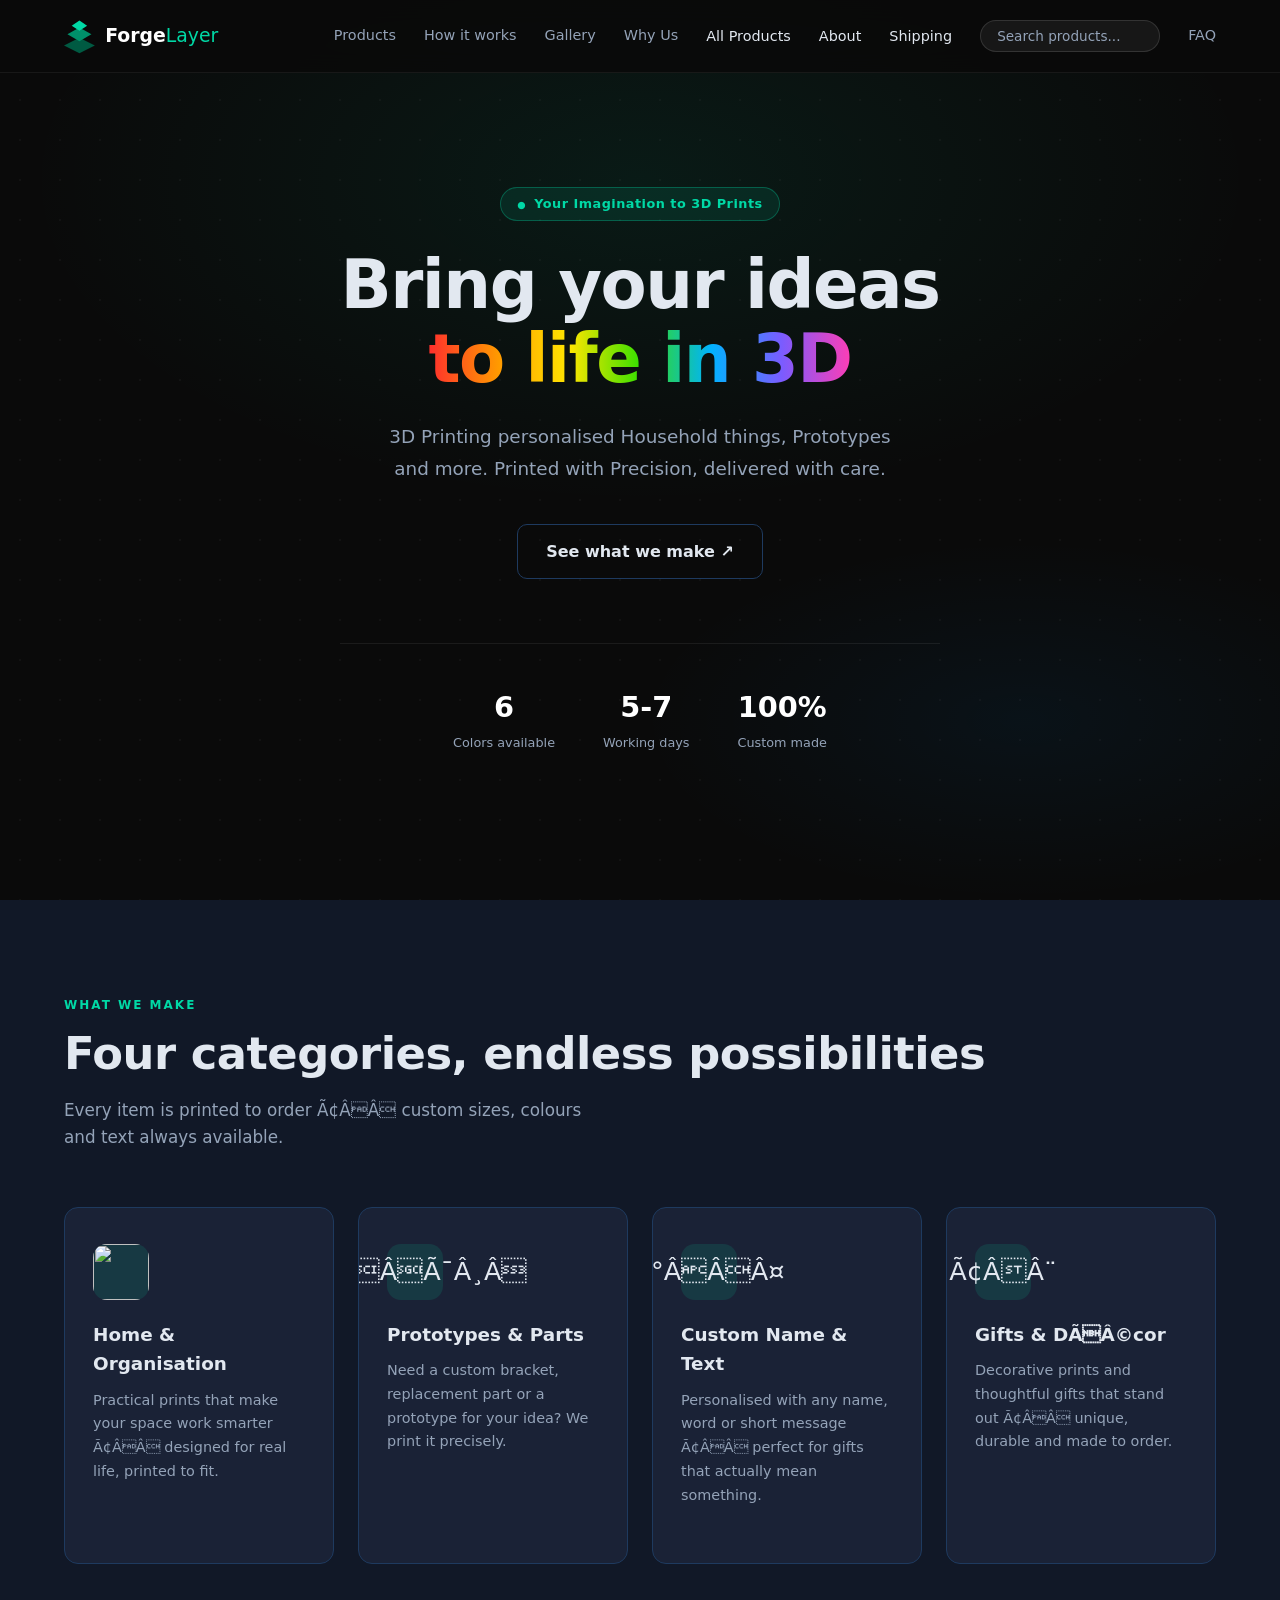
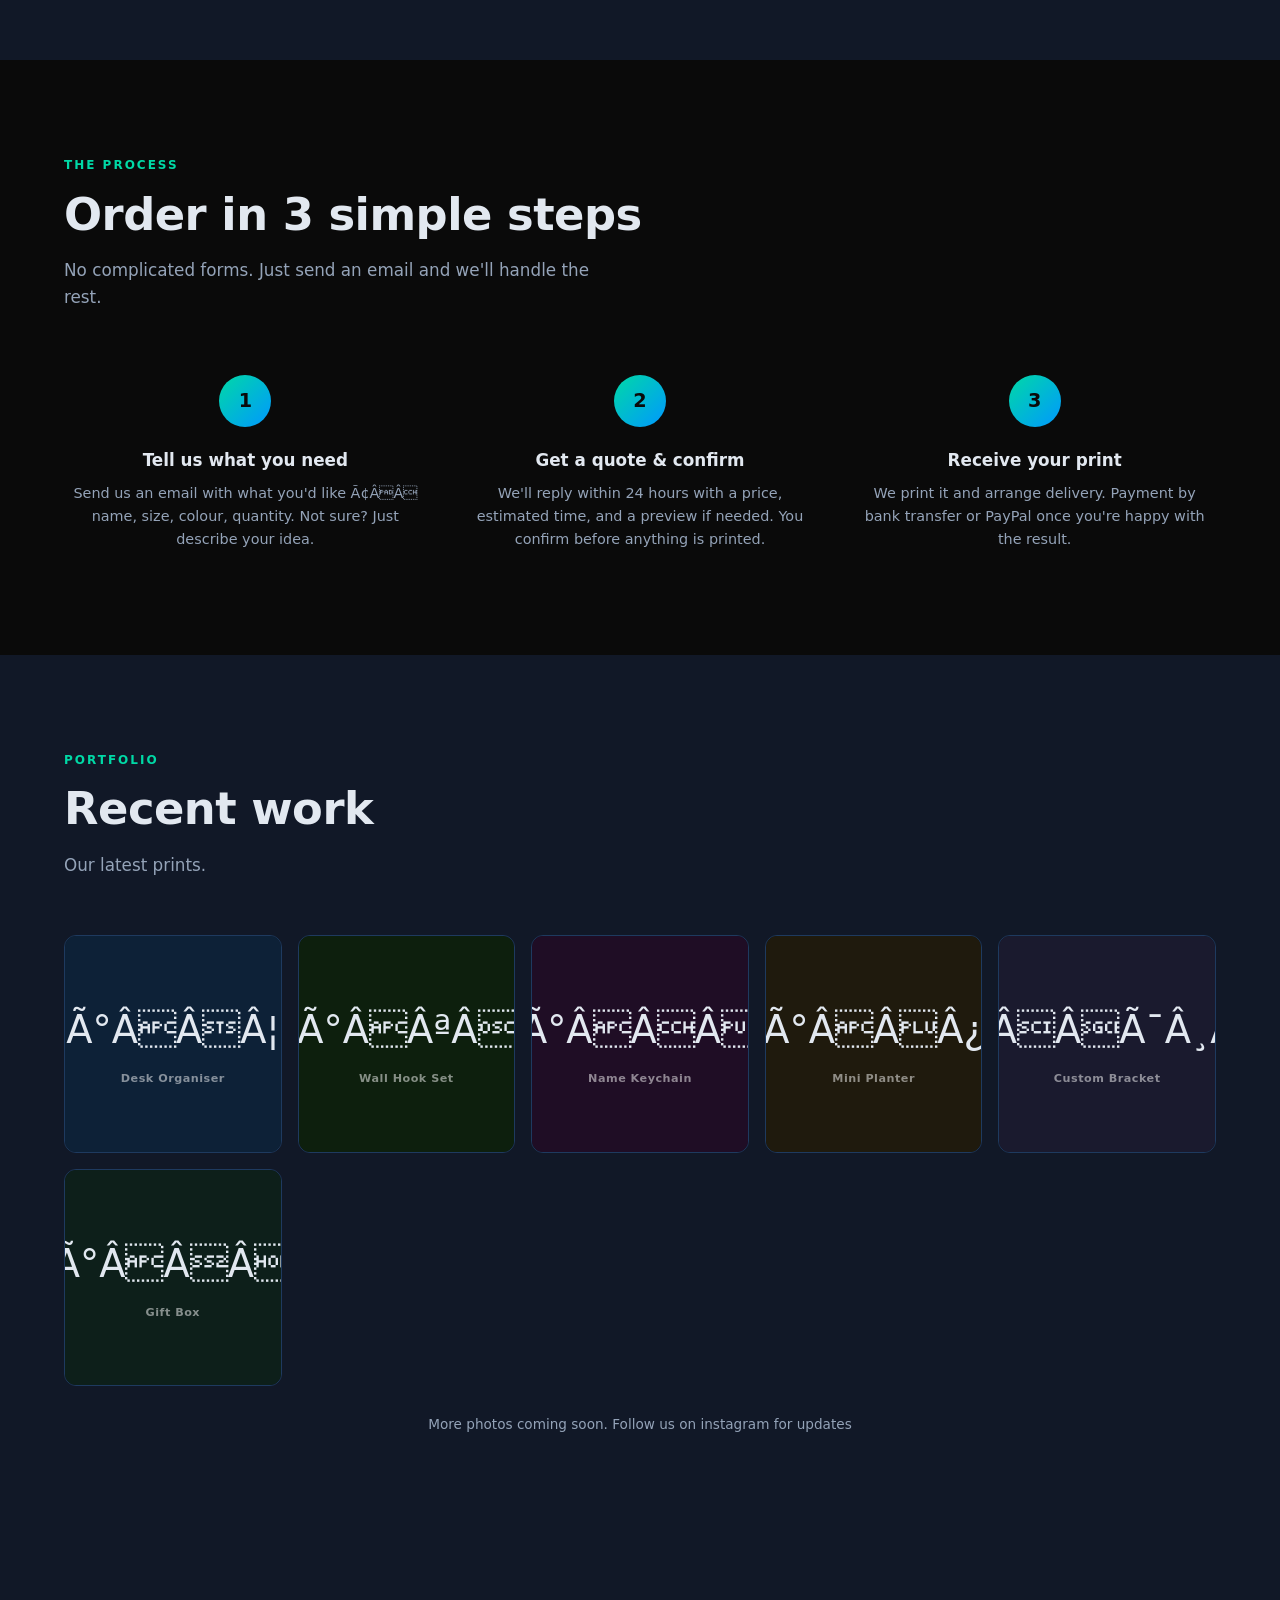
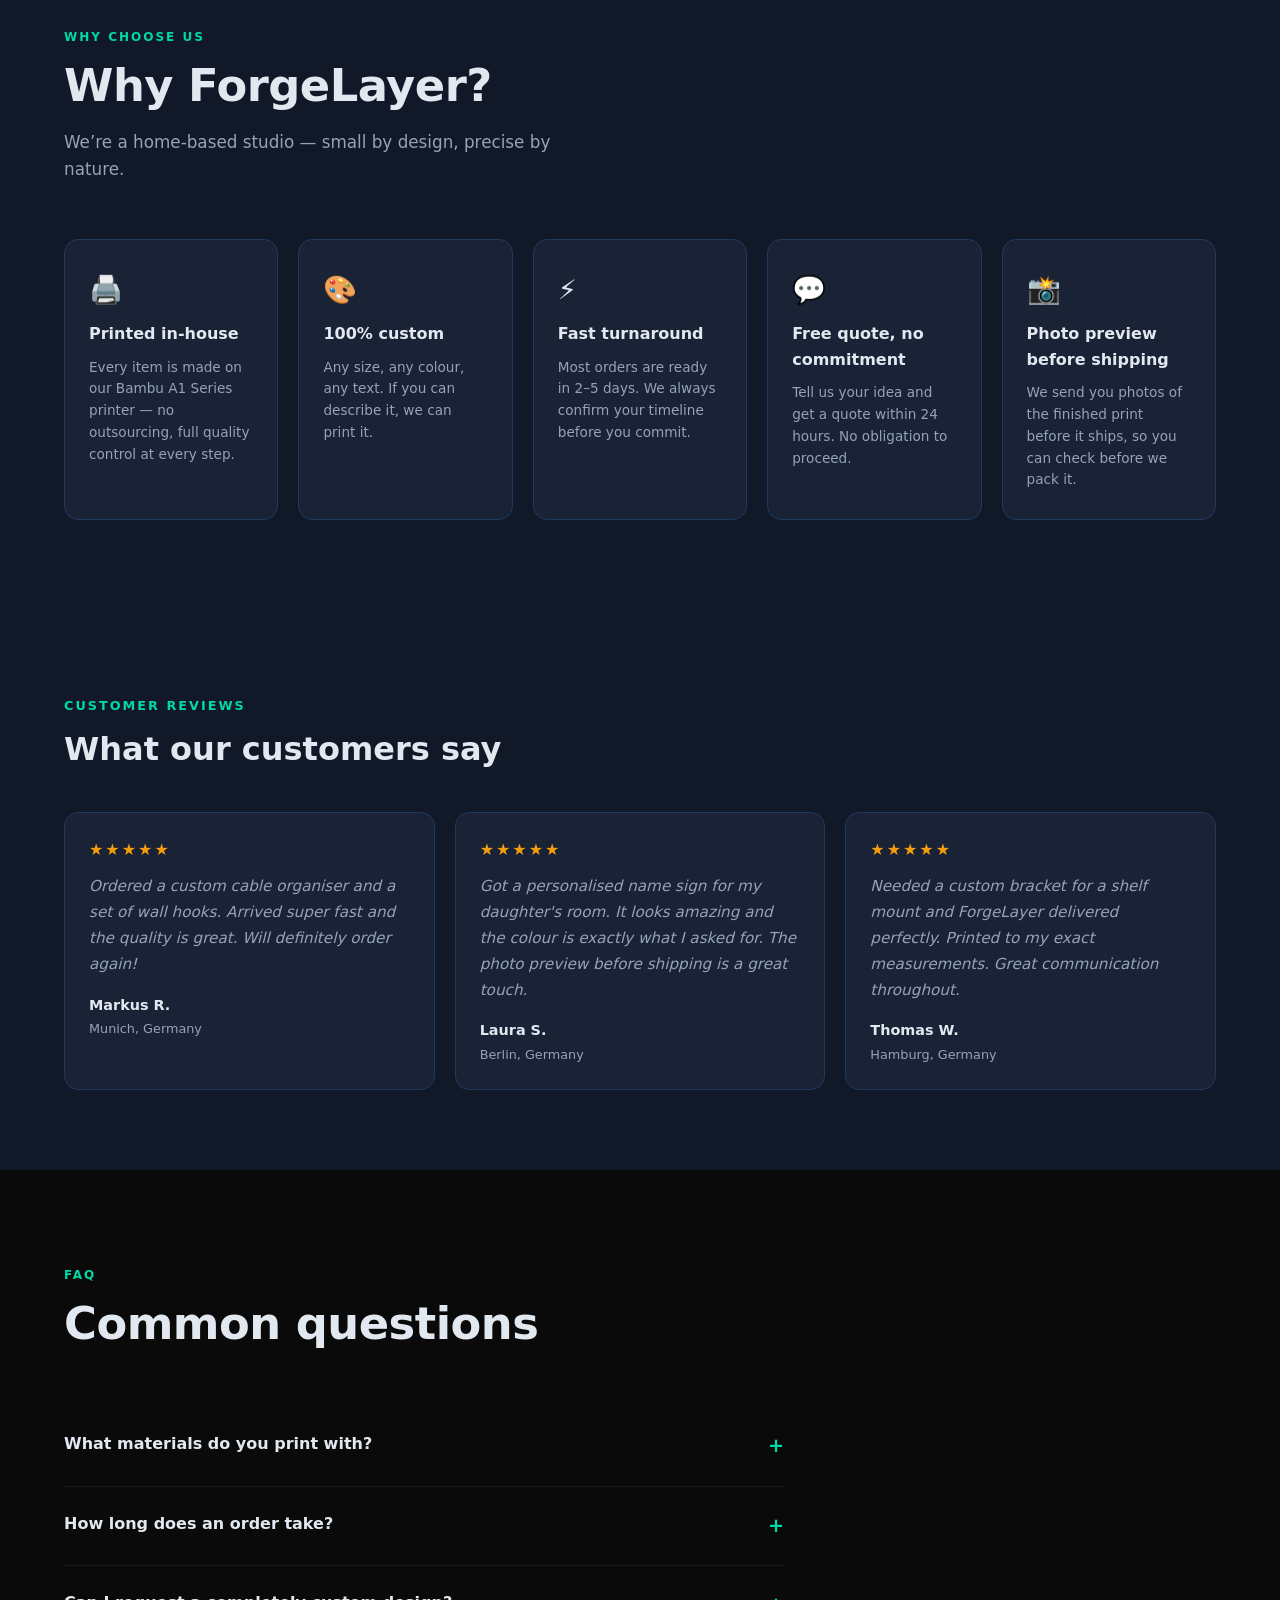
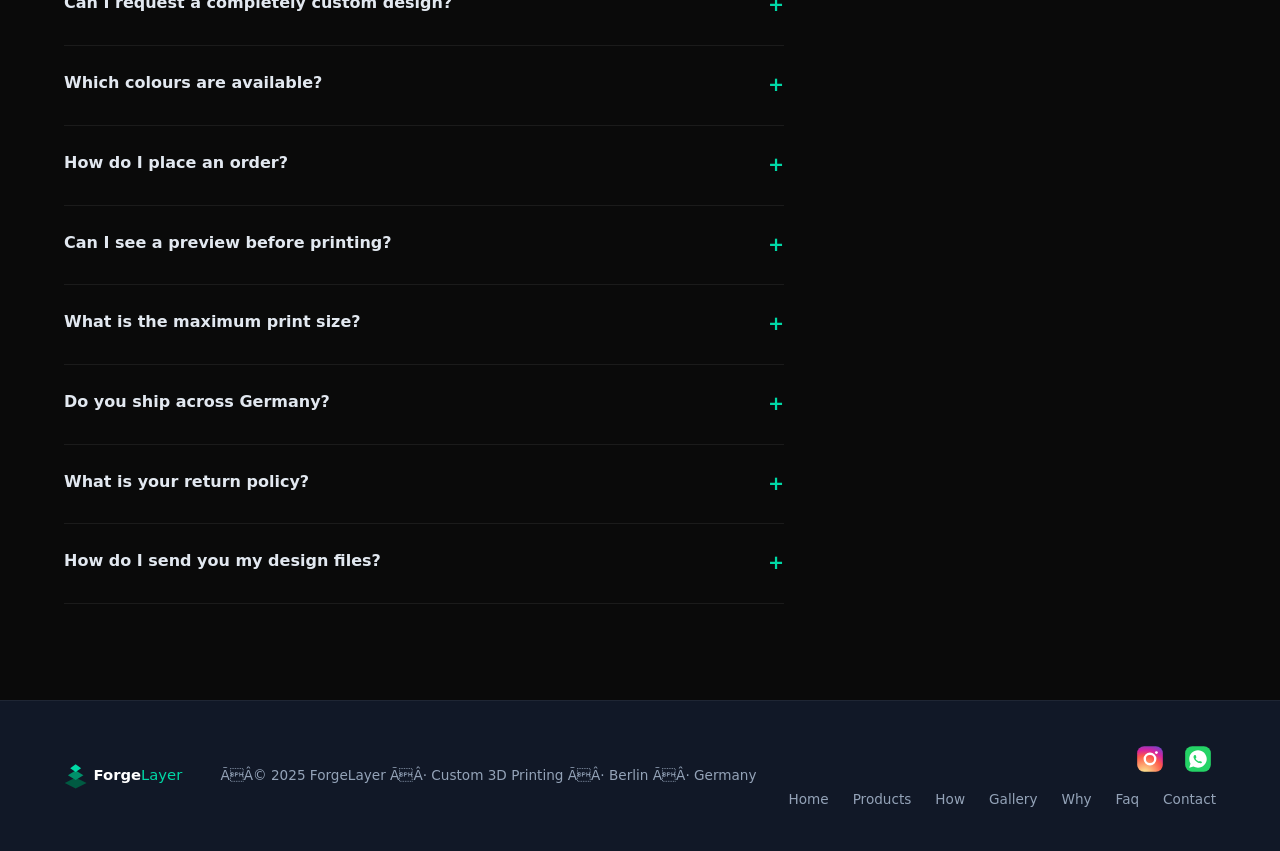
==== commit bbebd480: "Gate Why Us section on enabled flag (allow hide/show)" ====
--- a/index.html
+++ b/index.html
@@ -507,7 +507,7 @@
   if (data.how?.enabled)      { sections.push(renderHow(data.how)); enabledIds.push('how'); }
   if (data.gallery?.enabled)  { sections.push(renderGallery(data.gallery)); enabledIds.push('gallery'); }
   if (data.pricing?.enabled)  { sections.push(renderPricing(data.pricing)); enabledIds.push('pricing'); }
-  sections.push(renderWhy()); enabledIds.push('why');
+  if (data.why?.enabled!==false) { sections.push(renderWhy()); enabledIds.push('why'); }
   if (data.faq?.enabled)      { sections.push(renderFAQ(data.faq)); enabledIds.push('faq'); }
 
   document.getElementById('page-content').innerHTML = sections.join('');
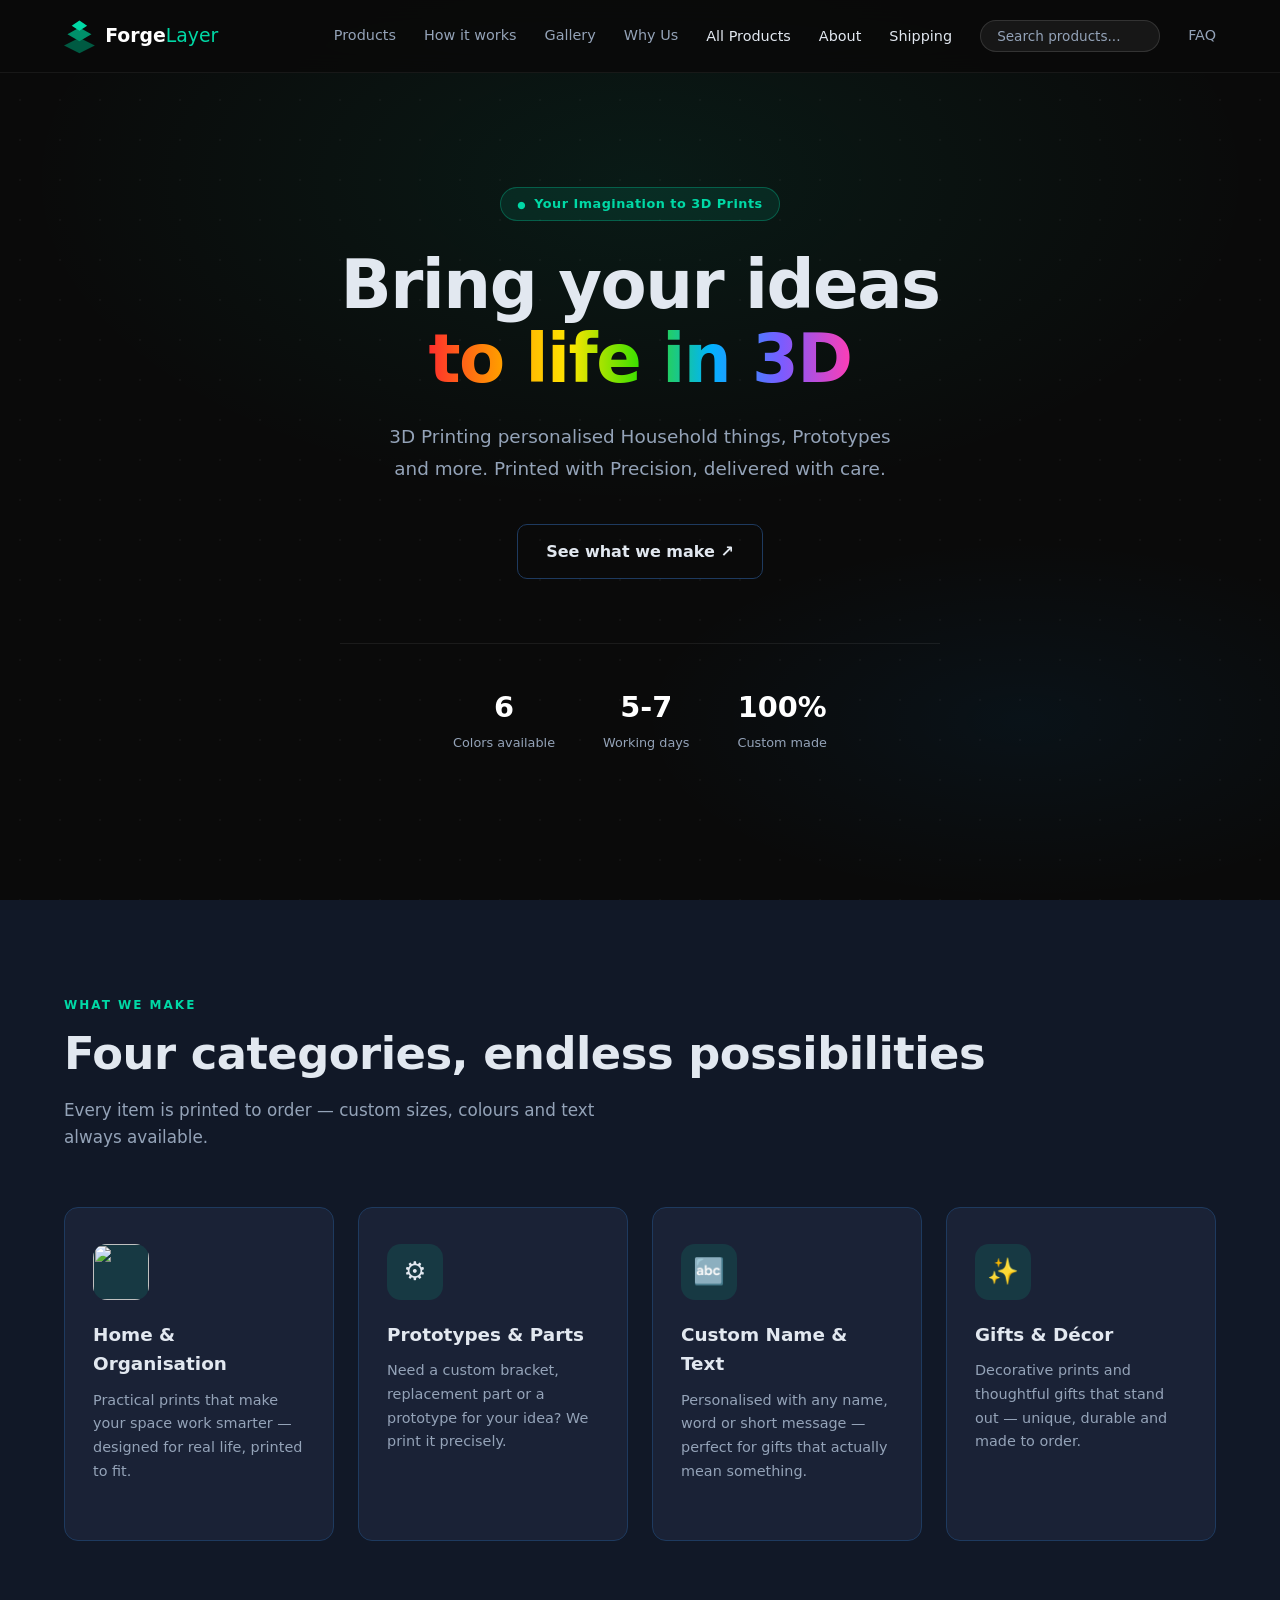
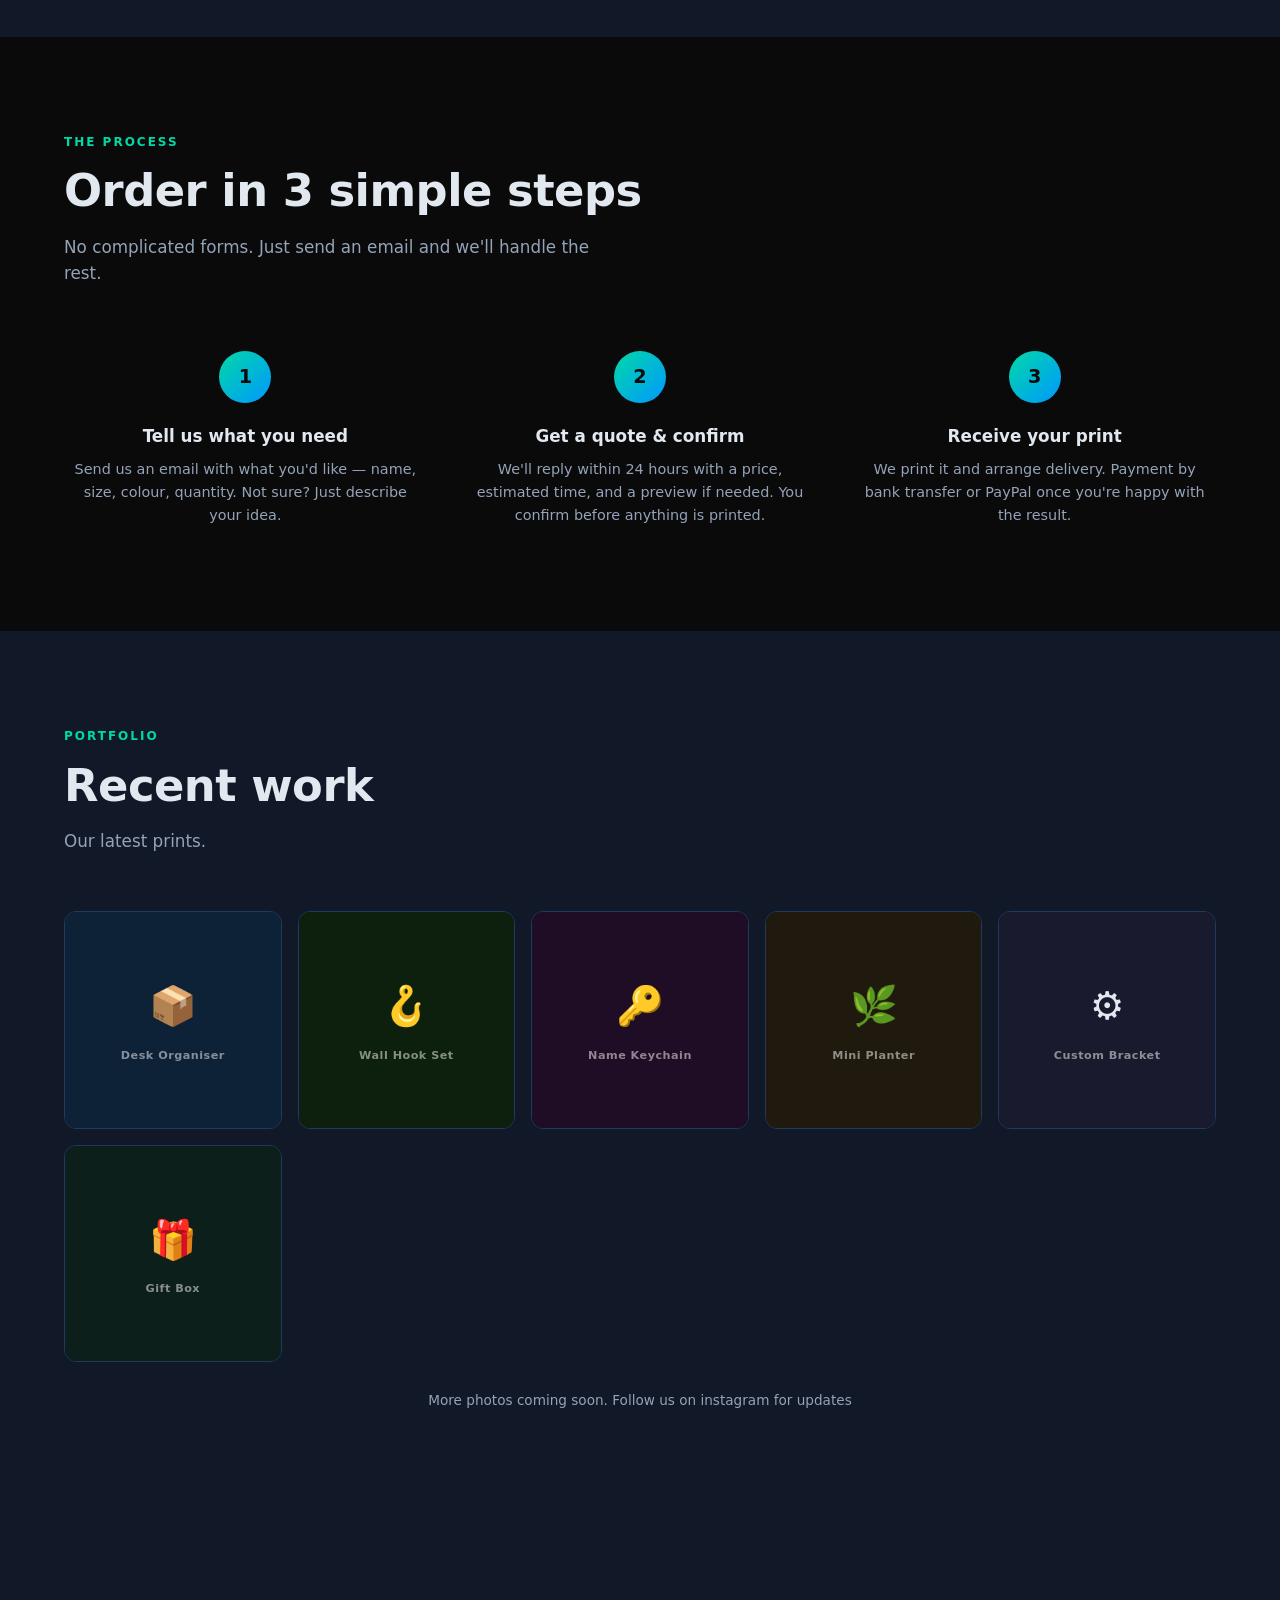
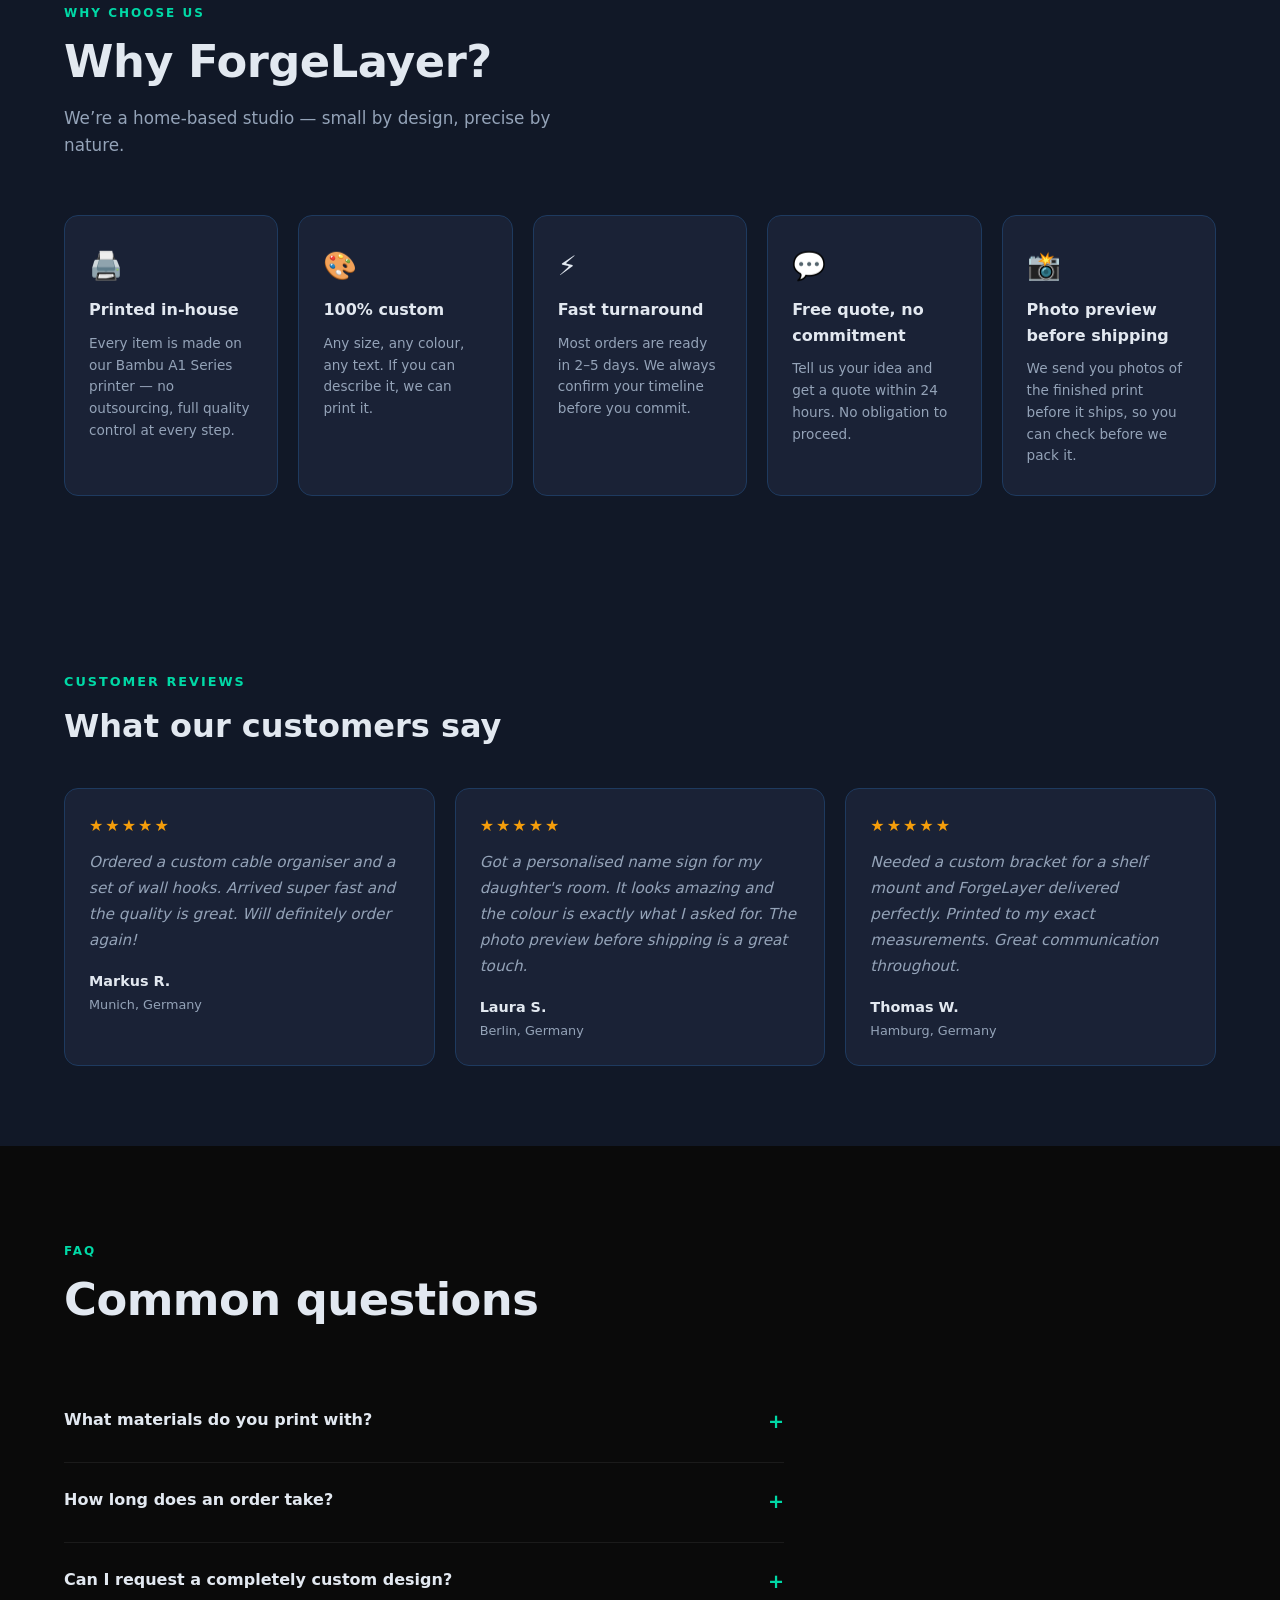
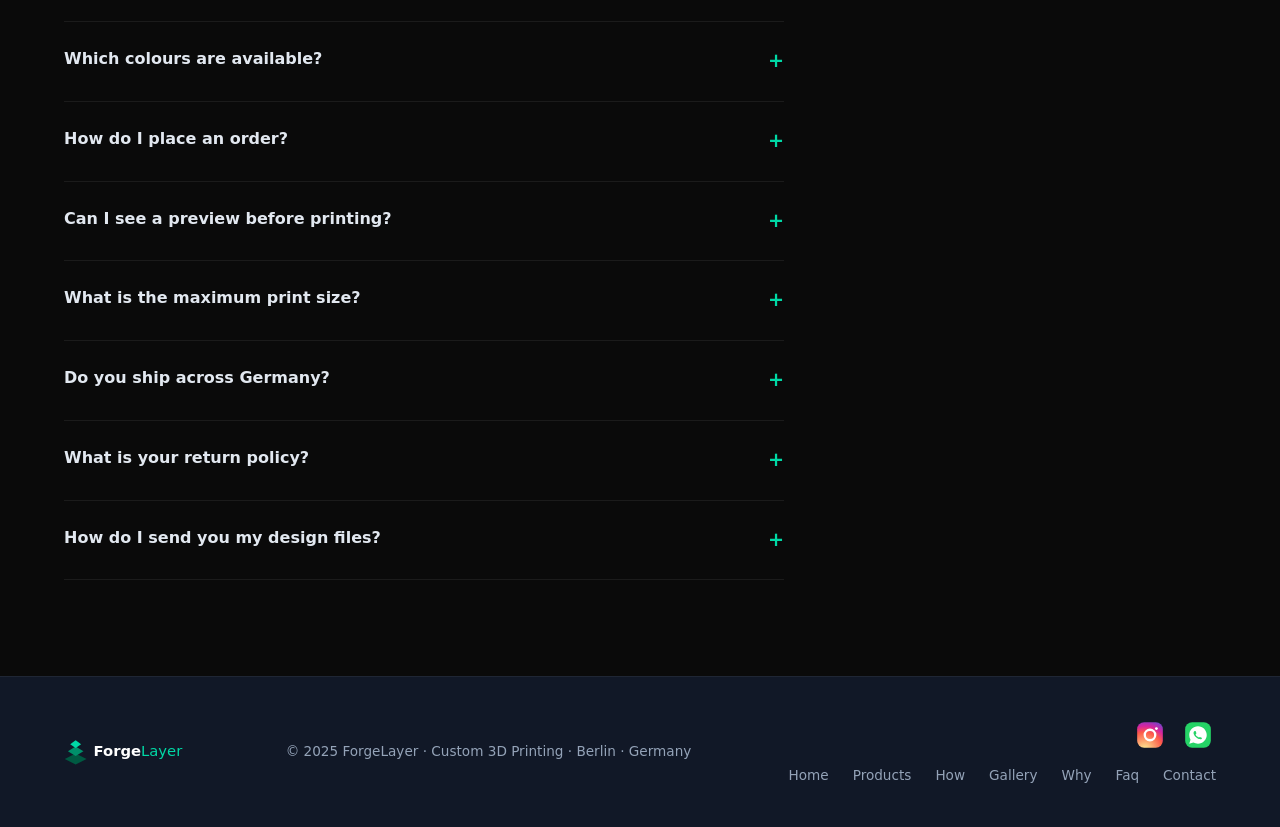
==== commit 77a9e95c: "Fix remaining UTF-8 mojibake in index.html (title, comments, prices, symbols)" ====
--- a/index.html
+++ b/index.html
@@ -3,8 +3,8 @@
 <head>
   <meta charset="UTF-8" />
   <meta name="viewport" content="width=device-width, initial-scale=1.0" />
-  <title>ForgeLayer â Custom 3D Prints</title>
-  <meta name="description" content="Custom 3D printing from home â personalised gifts, home organisers, prototypes and more." />
+  <title>ForgeLayer — Custom 3D Prints</title>
+  <meta name="description" content="Custom 3D printing from home — personalised gifts, home organisers, prototypes and more." />
   <style>
     *, *::before, *::after { box-sizing: border-box; margin: 0; padding: 0; }
     :root {
@@ -264,7 +264,7 @@
 <nav id="navbar">
   <a href="#home" class="logo">
     <svg height="36" viewBox="0 0 188 42" xmlns="http://www.w3.org/2000/svg" aria-label="ForgeLayer">
-      <!-- Render bottomâtop so bright layer sits visually on top -->
+      <!-- Render bottom→top so bright layer sits visually on top -->
       <polygon points="18,23 36,32 18,41 0,32"  fill="#005a42"/>
       <polygon points="18,11 32,19 18,27 4,19"  fill="#00906a"/>
       <polygon points="18,3 27,9 18,15 9,9"     fill="#00d9a6"/>
@@ -279,10 +279,10 @@
 <footer id="site-footer"></footer>
 
 <script>
-// âââ Default content (fallback for local file:// preview) âââââââââââââââââââ
-const DEFAULT = {"site":{"name":"ForgeLayer","email":"orders@forgelayer.online","footer_text":"Â© 2025 ForgeLayer Â· Custom 3D Printing Â· Germany"},"hero":{"enabled":true,"badge":"Your Imagination to 3D Prints","headline":"Bring your ideas","headline_highlight":"to life in 3D","subtext":"3D Printing personalised Household things, Prototypes and more. Printed with Precision, delivered with care.","cta_primary":"Place an Order","cta_secondary":"See what we make","stats":[{"number":"6+","label":"Colors available"},{"number":"5â7","label":"Working days"},{"number":"100%","label":"Custom made"}]},"products":{"enabled":true,"label":"What we make","title":"Four categories, endless possibilities","subtitle":"Every item is printed to order â custom sizes, colours and text always available.","items":[{"icon":"ð ","icon_style":"green","title":"Home & Organisation","description":"Practical prints that make your space work smarter â designed for real life, printed to fit.","tags":["Cable holders","Wall hooks","Drawer inserts","Phone stands","Spice racks","Desk organisers"],"price_from":"From â¬4","turnaround":"2â4 days"},{"icon":"âï¸","icon_style":"blue","title":"Prototypes & Parts","description":"Need a custom bracket, replacement part or a prototype for your idea? We print it precisely.","tags":["Replacement parts","Brackets","Enclosures","Jigs & fixtures","Product prototypes"],"price_from":"From â¬8","turnaround":"3â5 days"},{"icon":"ð¤","icon_style":"purple","title":"Custom Name & Text","description":"Personalised with any name, word or short message â perfect for gifts that actually mean something.","tags":["Name signs","Keychains","Desk nameplates","Wedding dÃ©cor","Baby gifts"],"price_from":"From â¬5","turnaround":"2â3 days"},{"icon":"â¨","icon_style":"orange","title":"Gifts & DÃ©cor","description":"Decorative prints and thoughtful gifts that stand out â unique, durable and made to order.","tags":["Planters","Vases","Wall art","Figurines","Holiday dÃ©cor","Lamp shades"],"price_from":"From â¬6","turnaround":"3â5 days"}]},"how":{"enabled":true,"label":"The process","title":"Order in 3 simple steps","subtitle":"No complicated forms. Just send an email and we'll handle the rest.","steps":[{"title":"Tell us what you need","description":"Click the order button and send us an email with what you'd like â name, size, colour, quantity. Not sure? Just describe your idea."},{"title":"Get a quote & confirm","description":"We'll reply within 24 hours with a price, estimated time, and a preview if needed. You confirm before anything is printed."},{"title":"Receive your print","description":"We print it and arrange delivery or pickup. Payment by bank transfer or PayPal once you're happy with the result."}]},"gallery":{"enabled":true,"label":"Portfolio","title":"Recent work","subtitle":"Our latest prints â add your own photos here once you have them.","note":"ð¸ More photos coming soon â follow us for updates","items":[{"emoji":"ð¦","label":"Desk Organiser","bg":"#0d2137"},{"emoji":"ðª","label":"Wall Hook Set","bg":"#0d1f0d"},{"emoji":"ð","label":"Name Keychain","bg":"#1f0d25"},{"emoji":"ð¿","label":"Mini Planter","bg":"#1f1a0d"},{"emoji":"âï¸","label":"Custom Bracket","bg":"#1a1a2e"},{"emoji":"ð","label":"Gift Box","bg":"#0d1f1a"}]},"pricing":{"enabled":false,"label":"Pricing guide","title":"Transparent, fair pricing","subtitle":"Every order is quoted individually â here's a rough guide. Final price depends on size, complexity, and material.","note":"ð¡ Not sure about the price? Just email us â quotes are free, fast and come with no obligation.","rows":[{"item_type":"Small home item","example":"Cable clip, hook, stand","price":"â¬4","turnaround":"1â2 days"},{"item_type":"Custom name print","example":"Keychain, nameplate","price":"â¬5","turnaround":"2â3 days"},{"item_type":"Decorative / gift","example":"Vase, planter, wall art","price":"â¬6","turnaround":"3â5 days"},{"item_type":"Functional part","example":"Bracket, enclosure, jig","price":"â¬8","turnaround":"3â5 days"},{"item_type":"Prototype / complex","example":"Multi-part assemblies","price":"â¬15+","turnaround":"5â7 days"},{"item_type":"Bulk order (10+)","example":"Gifts, event items","price":"Discounted","turnaround":"Quote on request"}]},"order":{"enabled":true,"label":"Ready to order?","email":"orders@forgelayer.online","title":"Let's make something","subtitle":"Send us an email with your idea â no need to have all the details figured out. We'll help you get there.","button_text":"Email us your order","sub_text":"We reply within 24 hours Â· No upfront payment Â· Free quote","steps":[{"text":"Describe your idea"},{"text":"Pick colour & size"},{"text":"We send a quote"},{"text":"Confirm & we print"}]},"faq":{"enabled":true,"label":"FAQ","title":"Common questions","items":[{"q":"What materials do you print with?","a":"Primarily PLA and PETG â durable, food-safe options available on request. PLA is great for most decorative and functional items. PETG is tougher and heat-resistant."},{"q":"Can I request a custom design I found online?","a":"Yes â send us a link or the file. We work with STL, 3MF and STEP files. If you have a sketch or photo, we can often model something simple for a small design fee."},{"q":"How do I pay?","a":"Bank transfer (Ãberweisung) or PayPal. Payment is due after you've seen the final item â we don't ask for money upfront unless it's a large bulk order."},{"q":"Do you ship?","a":"Yes, we ship within Germany via DHL. Shipping cost is added to the order. Local pickup is also available."},{"q":"How long does it take?","a":"Most small items are ready in 2â3 days. Larger or more complex prints take 4â7 days. We'll always confirm the timeline before you commit."},{"q":"What if I'm not happy with the result?","a":"We'll reprint or refund. Quality matters to us â we send photos before shipping so you can check before we pack it."}]}};
-
-// âââ Load content ââââââââââââââââââââââââââââââââââââââââââââââââââââââââââââ
+// ─── Default content (fallback for local file:// preview) ───────────────────
+const DEFAULT = {"site":{"name":"ForgeLayer","email":"orders@forgelayer.online","footer_text":"© 2025 ForgeLayer · Custom 3D Printing · Germany"},"hero":{"enabled":true,"badge":"Your Imagination to 3D Prints","headline":"Bring your ideas","headline_highlight":"to life in 3D","subtext":"3D Printing personalised Household things, Prototypes and more. Printed with Precision, delivered with care.","cta_primary":"Place an Order","cta_secondary":"See what we make","stats":[{"number":"6+","label":"Colors available"},{"number":"5–7","label":"Working days"},{"number":"100%","label":"Custom made"}]},"products":{"enabled":true,"label":"What we make","title":"Four categories, endless possibilities","subtitle":"Every item is printed to order — custom sizes, colours and text always available.","items":[{"icon":"🏠","icon_style":"green","title":"Home & Organisation","description":"Practical prints that make your space work smarter — designed for real life, printed to fit.","tags":["Cable holders","Wall hooks","Drawer inserts","Phone stands","Spice racks","Desk organisers"],"price_from":"From €4","turnaround":"2–4 days"},{"icon":"⚙️","icon_style":"blue","title":"Prototypes & Parts","description":"Need a custom bracket, replacement part or a prototype for your idea? We print it precisely.","tags":["Replacement parts","Brackets","Enclosures","Jigs & fixtures","Product prototypes"],"price_from":"From €8","turnaround":"3–5 days"},{"icon":"🔤","icon_style":"purple","title":"Custom Name & Text","description":"Personalised with any name, word or short message — perfect for gifts that actually mean something.","tags":["Name signs","Keychains","Desk nameplates","Wedding décor","Baby gifts"],"price_from":"From €5","turnaround":"2–3 days"},{"icon":"✨","icon_style":"orange","title":"Gifts & Décor","description":"Decorative prints and thoughtful gifts that stand out — unique, durable and made to order.","tags":["Planters","Vases","Wall art","Figurines","Holiday décor","Lamp shades"],"price_from":"From €6","turnaround":"3–5 days"}]},"how":{"enabled":true,"label":"The process","title":"Order in 3 simple steps","subtitle":"No complicated forms. Just send an email and we'll handle the rest.","steps":[{"title":"Tell us what you need","description":"Click the order button and send us an email with what you'd like — name, size, colour, quantity. Not sure? Just describe your idea."},{"title":"Get a quote & confirm","description":"We'll reply within 24 hours with a price, estimated time, and a preview if needed. You confirm before anything is printed."},{"title":"Receive your print","description":"We print it and arrange delivery or pickup. Payment by bank transfer or PayPal once you're happy with the result."}]},"gallery":{"enabled":true,"label":"Portfolio","title":"Recent work","subtitle":"Our latest prints — add your own photos here once you have them.","note":"📸 More photos coming soon — follow us for updates","items":[{"emoji":"📦","label":"Desk Organiser","bg":"#0d2137"},{"emoji":"🪝","label":"Wall Hook Set","bg":"#0d1f0d"},{"emoji":"🔑","label":"Name Keychain","bg":"#1f0d25"},{"emoji":"🌿","label":"Mini Planter","bg":"#1f1a0d"},{"emoji":"⚙️","label":"Custom Bracket","bg":"#1a1a2e"},{"emoji":"🎁","label":"Gift Box","bg":"#0d1f1a"}]},"pricing":{"enabled":false,"label":"Pricing guide","title":"Transparent, fair pricing","subtitle":"Every order is quoted individually — here's a rough guide. Final price depends on size, complexity, and material.","note":"💡 Not sure about the price? Just email us — quotes are free, fast and come with no obligation.","rows":[{"item_type":"Small home item","example":"Cable clip, hook, stand","price":"€4","turnaround":"1–2 days"},{"item_type":"Custom name print","example":"Keychain, nameplate","price":"€5","turnaround":"2–3 days"},{"item_type":"Decorative / gift","example":"Vase, planter, wall art","price":"€6","turnaround":"3–5 days"},{"item_type":"Functional part","example":"Bracket, enclosure, jig","price":"€8","turnaround":"3–5 days"},{"item_type":"Prototype / complex","example":"Multi-part assemblies","price":"€15+","turnaround":"5–7 days"},{"item_type":"Bulk order (10+)","example":"Gifts, event items","price":"Discounted","turnaround":"Quote on request"}]},"order":{"enabled":true,"label":"Ready to order?","email":"orders@forgelayer.online","title":"Let's make something","subtitle":"Send us an email with your idea — no need to have all the details figured out. We'll help you get there.","button_text":"Email us your order","sub_text":"We reply within 24 hours · No upfront payment · Free quote","steps":[{"text":"Describe your idea"},{"text":"Pick colour & size"},{"text":"We send a quote"},{"text":"Confirm & we print"}]},"faq":{"enabled":true,"label":"FAQ","title":"Common questions","items":[{"q":"What materials do you print with?","a":"Primarily PLA and PETG — durable, food-safe options available on request. PLA is great for most decorative and functional items. PETG is tougher and heat-resistant."},{"q":"Can I request a custom design I found online?","a":"Yes — send us a link or the file. We work with STL, 3MF and STEP files. If you have a sketch or photo, we can often model something simple for a small design fee."},{"q":"How do I pay?","a":"Bank transfer (Überweisung) or PayPal. Payment is due after you've seen the final item — we don't ask for money upfront unless it's a large bulk order."},{"q":"Do you ship?","a":"Yes, we ship within Germany via DHL. Shipping cost is added to the order. Local pickup is also available."},{"q":"How long does it take?","a":"Most small items are ready in 2–3 days. Larger or more complex prints take 4–7 days. We'll always confirm the timeline before you commit."},{"q":"What if I'm not happy with the result?","a":"We'll reprint or refund. Quality matters to us — we send photos before shipping so you can check before we pack it."}]}};
+
+// ─── Load content ────────────────────────────────────────────────────────────
 async function loadContent() {
   try {
     const r = await fetch('content.json');
@@ -291,7 +291,7 @@
   return DEFAULT;
 }
 
-// âââ Render helpers ââââââââââââââââââââââââââââââââââââââââââââââââââââââââââ
+// ─── Render helpers ──────────────────────────────────────────────────────────
 const esc = s => String(s).replace(/&/g,'&amp;').replace(/</g,'&lt;').replace(/>/g,'&gt;');
 
 function mailtoLink(email, siteName) {
@@ -300,7 +300,7 @@
   return `mailto:${email}?subject=${sub}&body=${body}`;
 }
 
-// âââ Section renderers âââââââââââââââââââââââââââââââââââââââââââââââââââââââ
+// ─── Section renderers ───────────────────────────────────────────────────────
 function renderHero(d, site) {
   const stats = (d.stats || []).map(s => `
     <div><div class="stat-num">${esc(s.number)}</div><div class="stat-label">${esc(s.label)}</div></div>
@@ -366,7 +366,7 @@
   const items = (d.items || []).map(item => {
     const inner = item.image
       ? `<img src="${esc(item.image)}" alt="${esc(item.label)}" loading="lazy" style="object-fit:${esc(item.img_fit||'cover')};object-position:${esc(item.img_pos||'center')};transform:rotate(${esc(item.img_rot||'0')}deg)" />`
-      : `<div class="gallery-placeholder" style="background:${esc(item.bg||'#111')}">${item.emoji||'ð¨ï¸'}<span class="gallery-label">${esc(item.label)}</span></div>`;
+      : `<div class="gallery-placeholder" style="background:${esc(item.bg||'#111')}">${item.emoji||'🖨️'}<span class="gallery-label">${esc(item.label)}</span></div>`;
     return `<div class="gallery-item">${inner}</div>`;
   }).join('');
   return `
@@ -413,7 +413,7 @@
     <h2>${esc(d.title)}</h2>
     <p class="section-sub">${esc(d.subtitle)}</p>
     <div class="order-steps">${pills}</div>
-    <a class="btn-order" href="${mailtoLink(site.email, site.name)}">â ${esc(d.button_text)}</a>
+    <a class="btn-order" href="${mailtoLink(site.email, site.name)}">✉ ${esc(d.button_text)}</a>
     <p class="order-sub">${esc(d.sub_text)}</p>
   </section>`;
 }
@@ -482,7 +482,7 @@
     </div>`;
 }
 
-// âââ Nav builder âââââââââââââââââââââââââââââââââââââââââââââââââââââââââââââ
+// ─── Nav builder ─────────────────────────────────────────────────────────────
 function buildNav(data) {
   const sections = [
     data.products?.enabled && ['products', 'Products'],
@@ -496,7 +496,7 @@
   document.getElementById('navLinks').innerHTML = links;
 }
 
-// âââ Main render âââââââââââââââââââââââââââââââââââââââââââââââââââââââââââââ
+// ─── Main render ─────────────────────────────────────────────────────────────
 function renderSite(data) {
   const s = data.site;
   const sections = [];
@@ -512,7 +512,7 @@
 
   document.getElementById('page-content').innerHTML = sections.join('');
   document.getElementById('site-footer').innerHTML  = renderFooter(s, enabledIds);
-  document.title = `${s.name} â Custom 3D Prints`;
+  document.title = `${s.name} — Custom 3D Prints`;
 
   buildNav(data);
   initInteractions();
@@ -523,7 +523,7 @@
   setTimeout(() => loader.remove(), 400);
 }
 
-// âââ Interactions (after render) âââââââââââââââââââââââââââââââââââââââââââââ
+// ─── Interactions (after render) ─────────────────────────────────────────────
 function initInteractions() {
   // Mobile nav
   const hamburger = document.getElementById('hamburger');
@@ -539,7 +539,7 @@
       const icon = q.querySelector('.faq-icon');
       const open = ans.style.display === 'block';
       ans.style.display = open ? 'none' : 'block';
-      icon.textContent  = open ? '+' : 'â';
+      icon.textContent  = open ? '+' : '−';
     });
   });
 
@@ -584,7 +584,7 @@
   document.querySelectorAll('section[id]').forEach(s => observer.observe(s));
 }
 
-// âââ Boot ââââââââââââââââââââââââââââââââââââââââââââââââââââââââââââââââââââ
+// ─── Boot ────────────────────────────────────────────────────────────────────
 loadContent().then(renderSite);
 </script>
 
@@ -837,36 +837,36 @@
 ];
 var PRODUCTS={
   household:[
-    {id:"h1",name:"Desk Cable Organiser",price:"â¬6",badge:"Popular",description:"Keep your desk tidy with this custom cable management solution. Available in all colours."},
-    {id:"h2",name:"Wall Hook Set (3 pcs)",price:"â¬5",description:"Sturdy wall hooks for coats, bags or keys. Available in any colour."},
-    {id:"h3",name:"Bedside Phone Stand",price:"â¬4",badge:"New",description:"Adjustable phone stand for nightstands. Custom angle available."},
-    {id:"h4",name:"Spice Jar Label Clips",price:"â¬4",description:"Clip-on labels for standard spice jars. Custom text printed."},
-    {id:"h5",name:"Drawer Divider Set",price:"â¬8",description:"Custom-sized dividers for any drawer. Keeps things neat."},
-    {id:"h6",name:"Toothbrush & Soap Holder",price:"â¬5",description:"Hygienic bathroom organiser. Easy to clean, waterproof PLA."}
+    {id:"h1",name:"Desk Cable Organiser",price:"€6",badge:"Popular",description:"Keep your desk tidy with this custom cable management solution. Available in all colours."},
+    {id:"h2",name:"Wall Hook Set (3 pcs)",price:"€5",description:"Sturdy wall hooks for coats, bags or keys. Available in any colour."},
+    {id:"h3",name:"Bedside Phone Stand",price:"€4",badge:"New",description:"Adjustable phone stand for nightstands. Custom angle available."},
+    {id:"h4",name:"Spice Jar Label Clips",price:"€4",description:"Clip-on labels for standard spice jars. Custom text printed."},
+    {id:"h5",name:"Drawer Divider Set",price:"€8",description:"Custom-sized dividers for any drawer. Keeps things neat."},
+    {id:"h6",name:"Toothbrush & Soap Holder",price:"€5",description:"Hygienic bathroom organiser. Easy to clean, waterproof PLA."}
   ],
   prototypes:[
-    {id:"p1",name:"Custom Bracket / Mount",price:"â¬10",description:"Need a specific bracket or mount? We design and print to your exact dimensions."},
-    {id:"p2",name:"Enclosure / Housing",price:"â¬15",description:"Custom enclosures for electronics or small devices. Send your dimensions."},
-    {id:"p3",name:"Replacement Part",price:"â¬8",badge:"Popular",description:"Broken plastic part? Send us a photo and we will print a replacement."},
-    {id:"p4",name:"Jig or Fixture",price:"â¬12",description:"Workshop jigs and fixtures printed to your specifications."},
-    {id:"p5",name:"Concept Prototype",price:"â¬20",description:"Turn your idea into a physical prototype from sketches or CAD files."},
-    {id:"p6",name:"Mechanical Test Part",price:"â¬14",description:"Test fit and function before committing to expensive manufacturing."}
+    {id:"p1",name:"Custom Bracket / Mount",price:"€10",description:"Need a specific bracket or mount? We design and print to your exact dimensions."},
+    {id:"p2",name:"Enclosure / Housing",price:"€15",description:"Custom enclosures for electronics or small devices. Send your dimensions."},
+    {id:"p3",name:"Replacement Part",price:"€8",badge:"Popular",description:"Broken plastic part? Send us a photo and we will print a replacement."},
+    {id:"p4",name:"Jig or Fixture",price:"€12",description:"Workshop jigs and fixtures printed to your specifications."},
+    {id:"p5",name:"Concept Prototype",price:"€20",description:"Turn your idea into a physical prototype from sketches or CAD files."},
+    {id:"p6",name:"Mechanical Test Part",price:"€14",description:"Test fit and function before committing to expensive manufacturing."}
   ],
   gifts:[
-    {id:"g1",name:"Custom Name Keychain",price:"â¬5",badge:"Popular",description:"Personalised keychain with any name or short text. Durable PLA."},
-    {id:"g2",name:"Desk Name Plate",price:"â¬7",description:"Professional desk nameplate for home or office. Custom text, any colour."},
-    {id:"g3",name:"Mini Planter (personalised)",price:"â¬8",description:"Small planter with your name or message. Perfect for succulents."},
-    {id:"g4",name:"Baby Name Wall Letters",price:"â¬12",badge:"New",description:"Individual letters to spell any name. Great for nurseries."},
-    {id:"g5",name:"Wedding Favour Tags (10 pcs)",price:"â¬15",description:"Custom tags for wedding favours. Names or dates printed. Pack of 10."},
-    {id:"g6",name:"Pet Name Tag",price:"â¬4",description:"Durable pet ID tag with name and phone number. Bright colours available."}
+    {id:"g1",name:"Custom Name Keychain",price:"€5",badge:"Popular",description:"Personalised keychain with any name or short text. Durable PLA."},
+    {id:"g2",name:"Desk Name Plate",price:"€7",description:"Professional desk nameplate for home or office. Custom text, any colour."},
+    {id:"g3",name:"Mini Planter (personalised)",price:"€8",description:"Small planter with your name or message. Perfect for succulents."},
+    {id:"g4",name:"Baby Name Wall Letters",price:"€12",badge:"New",description:"Individual letters to spell any name. Great for nurseries."},
+    {id:"g5",name:"Wedding Favour Tags (10 pcs)",price:"€15",description:"Custom tags for wedding favours. Names or dates printed. Pack of 10."},
+    {id:"g6",name:"Pet Name Tag",price:"€4",description:"Durable pet ID tag with name and phone number. Bright colours available."}
   ],
   decor:[
-    {id:"d1",name:"Geometric Vase (small)",price:"â¬9",badge:"New",description:"Modern geometric vase for dried or artificial flowers."},
-    {id:"d2",name:"Wall Art Panel",price:"â¬12",description:"Decorative wall panel in geometric or nature-inspired patterns."},
-    {id:"d3",name:"Floating Shelf Bracket",price:"â¬7",description:"Stylish shelf brackets in modern geometric design. Sold as a pair."},
-    {id:"d4",name:"Candle Holder Set (3 pcs)",price:"â¬10",description:"Set of 3 geometric candle holders. Fits standard tea light candles."},
-    {id:"d5",name:"Plant Pot Stand",price:"â¬8",description:"Elevated stand for plant pots up to 15cm diameter."},
-    {id:"d6",name:"Lamp Shade (geometric)",price:"â¬18",description:"Geometric lamp shade that casts beautiful shadow patterns."}
+    {id:"d1",name:"Geometric Vase (small)",price:"€9",badge:"New",description:"Modern geometric vase for dried or artificial flowers."},
+    {id:"d2",name:"Wall Art Panel",price:"€12",description:"Decorative wall panel in geometric or nature-inspired patterns."},
+    {id:"d3",name:"Floating Shelf Bracket",price:"€7",description:"Stylish shelf brackets in modern geometric design. Sold as a pair."},
+    {id:"d4",name:"Candle Holder Set (3 pcs)",price:"€10",description:"Set of 3 geometric candle holders. Fits standard tea light candles."},
+    {id:"d5",name:"Plant Pot Stand",price:"€8",description:"Elevated stand for plant pots up to 15cm diameter."},
+    {id:"d6",name:"Lamp Shade (geometric)",price:"€18",description:"Geometric lamp shade that casts beautiful shadow patterns."}
   ]
 };
 function getProd(catId){
@@ -980,15 +980,15 @@
   var d=document.getElementById("fl-calc-days");
   var info=document.getElementById("fl-calc-info");
   var map={
-    small:{days:"2-3 working days",price:"From â¬4",note:"Small items print fast. Ready for pickup or shipping within 3 days of confirmation."},
-    name:{days:"2-3 working days",price:"From â¬5",note:"Name and text prints are quick to prepare. We confirm the text with you before printing."},
-    gift:{days:"3-5 working days",price:"From â¬6",note:"Decorative items may need extra print time for detail. You get a photo before we ship."},
-    proto:{days:"4-7 working days",price:"From â¬8",note:"Prototypes need design review time. We reply with a quote within 24 hours."},
+    small:{days:"2-3 working days",price:"From €4",note:"Small items print fast. Ready for pickup or shipping within 3 days of confirmation."},
+    name:{days:"2-3 working days",price:"From €5",note:"Name and text prints are quick to prepare. We confirm the text with you before printing."},
+    gift:{days:"3-5 working days",price:"From €6",note:"Decorative items may need extra print time for detail. You get a photo before we ship."},
+    proto:{days:"4-7 working days",price:"From €8",note:"Prototypes need design review time. We reply with a quote within 24 hours."},
     bulk:{days:"Quote on request",price:"Discounted pricing",note:"Bulk orders are quoted individually. Email us with quantity and item type."}
   };
   if(!val){r.classList.remove("show");return;}
   var m=map[val];
-  d.textContent=m.days+" â¢ "+m.price;
+  d.textContent=m.days+" • "+m.price;
   info.textContent=m.note;
   r.classList.add("show");
 };
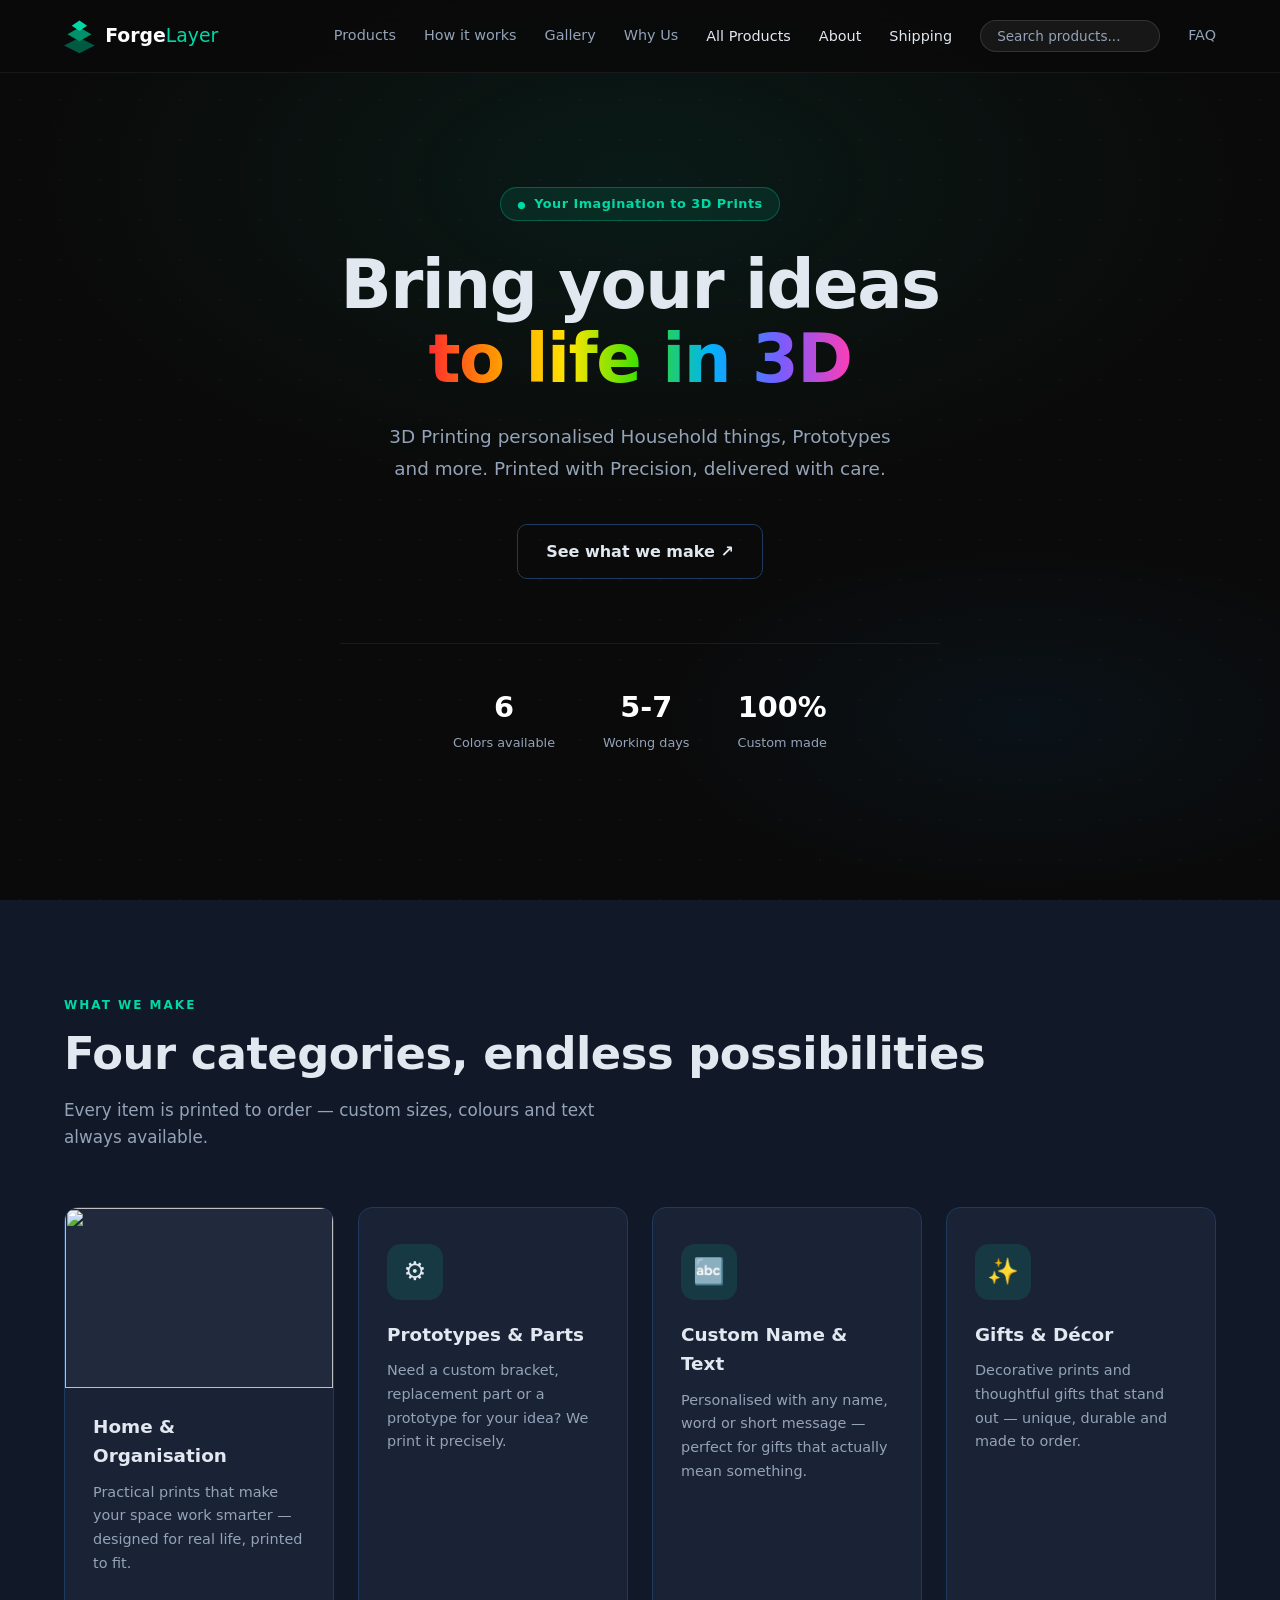
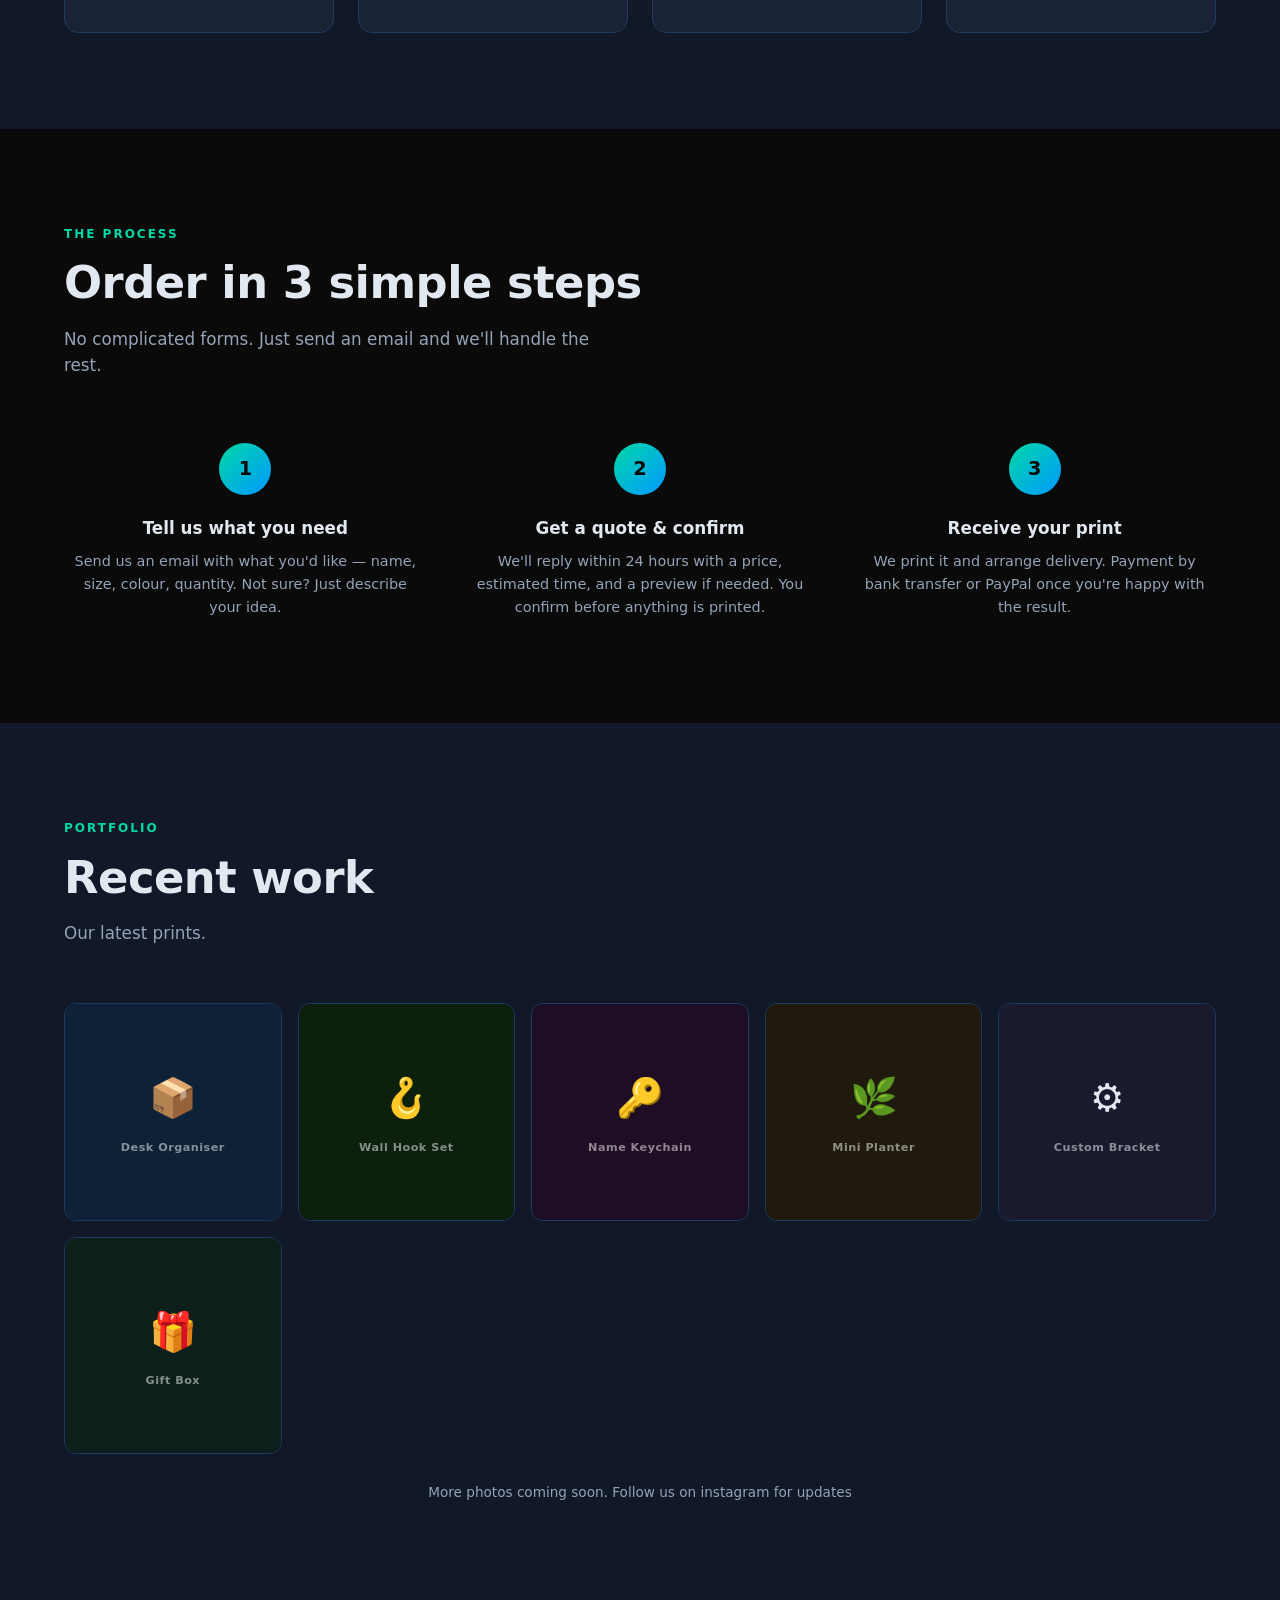
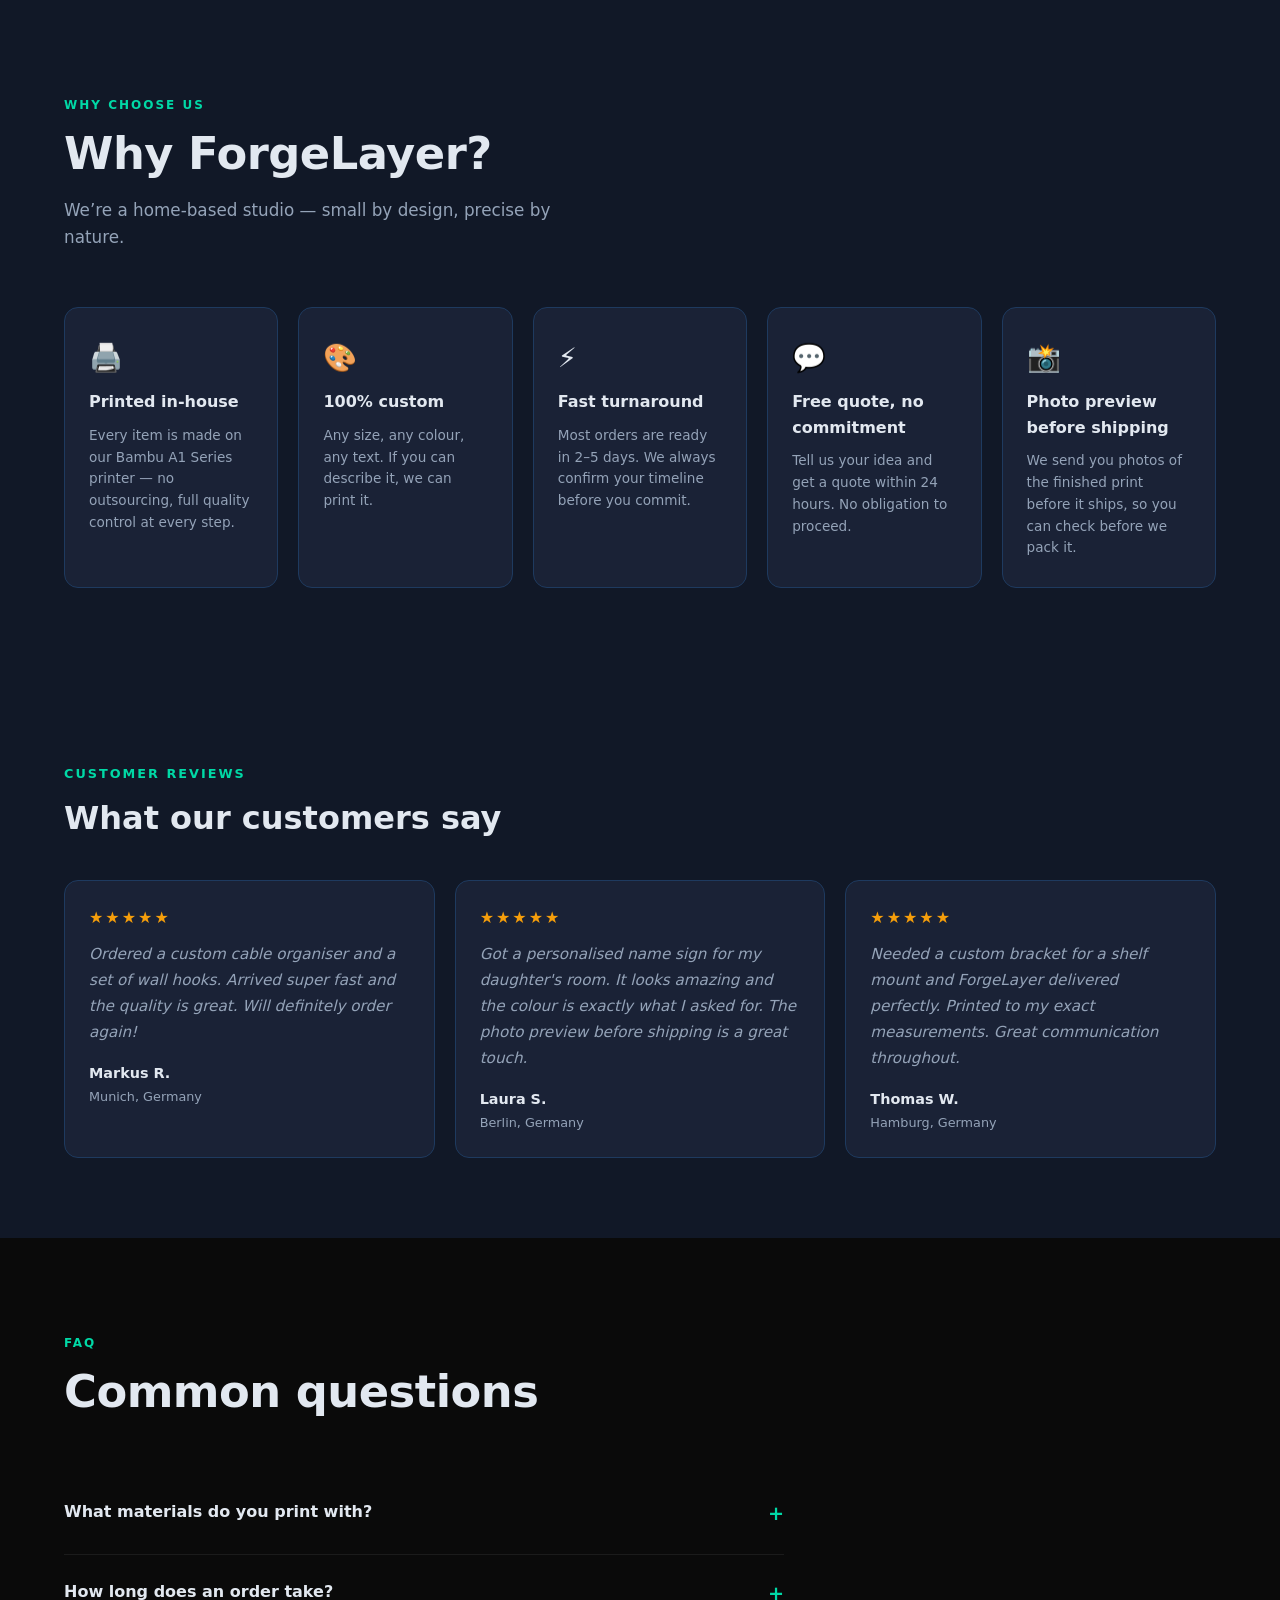
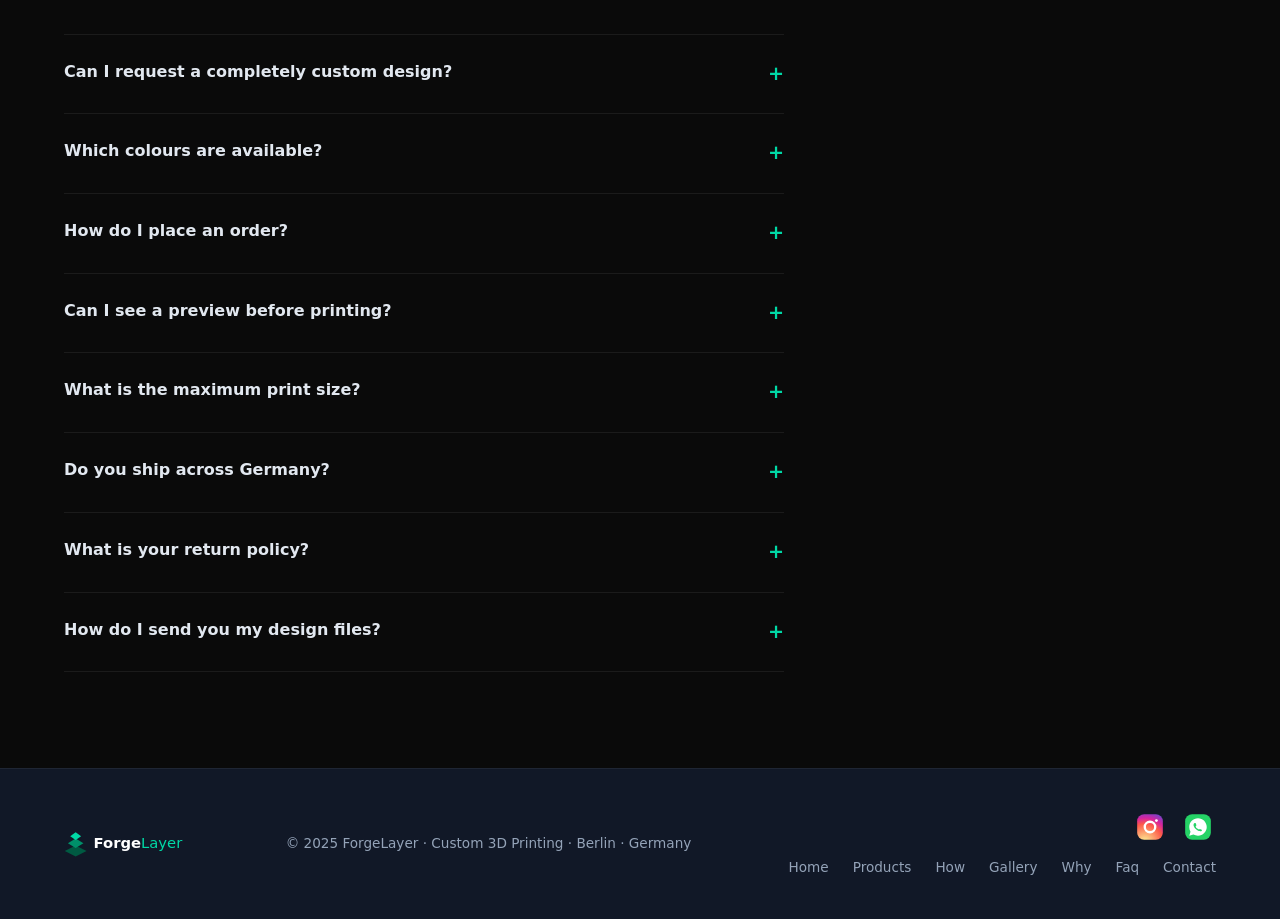
==== commit 945a375e: "Larger product images + per-field/per-item visibility toggles in admin" ====
--- a/index.html
+++ b/index.html
@@ -119,6 +119,8 @@
     .product-card:hover { transform: translateY(-6px); border-color: var(--accent); box-shadow: 0 12px 40px rgba(0,217,166,0.1); }
     .product-card:hover::after { opacity: 1; }
     .card-icon { width: 56px; height: 56px; border-radius: 14px; display: flex; align-items: center; justify-content: center; font-size: 1.6rem; margin-bottom: 20px; }
+    .card-image { width: calc(100% + 56px); margin: -36px -28px 24px -28px; display: block; background: rgba(255,255,255,0.03); }
+    .card-image img { width: 100%; height: 100%; display: block; }
     .card-icon.green  { background: rgba(0,217,166,0.12); }
     .card-icon.blue   { background: rgba(0,152,255,0.12); }
     .card-icon.purple { background: rgba(139,92,246,0.12); }
@@ -302,17 +304,17 @@
 
 // ─── Section renderers ───────────────────────────────────────────────────────
 function renderHero(d, site) {
-  const stats = (d.stats || []).map(s => `
-    <div><div class="stat-num">${esc(s.number)}</div><div class="stat-label">${esc(s.label)}</div></div>
+  const stats = (d.stats || []).filter(s => !s.hidden).map(s => `
+    <div>${s.number_hidden?'':`<div class="stat-num">${esc(s.number)}</div>`}${s.label_hidden?'':`<div class="stat-label">${esc(s.label)}</div>`}</div>
   `).join('');
   return `
   <section class="hero" id="home">
     <div class="hero-inner">
-      <div class="hero-badge"${d.badge_color?` style="color:${esc(d.badge_color)};border-color:${esc(d.badge_color)}"`:``}>${esc(d.badge)}</div>
-      <h1${d.headline_color?` style="color:${esc(d.headline_color)}"`:``}>${esc(d.headline)}<br/><em${(function(s){var g={rainbow:'linear-gradient(90deg,#ff2d2d,#ff9a00,#ffe600,#38e000,#00b3ff,#7a5cff,#ff3db4)',sunset:'linear-gradient(90deg,#ff512f,#f09819,#ff2d95)',ocean:'linear-gradient(90deg,#00c6ff,#0072ff,#00e0c6)',purple:'linear-gradient(90deg,#a25bff,#ff5bd8)',gold:'linear-gradient(90deg,#f7971e,#ffd200)'};if(s&&g[s])return ' style="background:'+g[s]+';-webkit-background-clip:text;background-clip:text;-webkit-text-fill-color:transparent;color:transparent"';if(s==='custom'&&d.hl_color)return ' style="background:none;-webkit-text-fill-color:'+esc(d.hl_color)+';color:'+esc(d.hl_color)+'"';return '';})(d.hl_style)}>${esc(d.headline_highlight)}</em></h1>
-      <p class="hero-sub">${esc(d.subtext)}</p>
+      ${d.badge_hidden?'':`<div class="hero-badge"${d.badge_color?` style="color:${esc(d.badge_color)};border-color:${esc(d.badge_color)}"`:``}>${esc(d.badge)}</div>`}
+      <h1${d.headline_color?` style="color:${esc(d.headline_color)}"`:``}>${d.headline_hidden?'':esc(d.headline)}${(!d.headline_hidden&&!d.headline_highlight_hidden)?'<br/>':''}${d.headline_highlight_hidden?'':`<em${(function(s){var g={rainbow:'linear-gradient(90deg,#ff2d2d,#ff9a00,#ffe600,#38e000,#00b3ff,#7a5cff,#ff3db4)',sunset:'linear-gradient(90deg,#ff512f,#f09819,#ff2d95)',ocean:'linear-gradient(90deg,#00c6ff,#0072ff,#00e0c6)',purple:'linear-gradient(90deg,#a25bff,#ff5bd8)',gold:'linear-gradient(90deg,#f7971e,#ffd200)'};if(s&&g[s])return ' style="background:'+g[s]+';-webkit-background-clip:text;background-clip:text;-webkit-text-fill-color:transparent;color:transparent"';if(s==='custom'&&d.hl_color)return ' style="background:none;-webkit-text-fill-color:'+esc(d.hl_color)+';color:'+esc(d.hl_color)+'"';return '';})(d.hl_style)}>${esc(d.headline_highlight)}</em>`}</h1>
+      ${d.subtext_hidden?'':`<p class="hero-sub">${esc(d.subtext)}</p>`}
       <div class="hero-btns">
-        <a href="#products" class="btn-secondary">${esc(d.cta_secondary)} ↗</a>
+        ${d.cta_secondary_hidden?'':`<a href="#products" class="btn-secondary">${esc(d.cta_secondary)} ↗</a>`}
       </div>
       ${stats ? `<div class="hero-stats">${stats}</div>` : ''}
     </div>
@@ -320,64 +322,68 @@
 }
 
 function renderProducts(d) {
-  const cards = (d.items || []).map(item => {
+  const cards = (d.items || []).filter(item => !item.hidden).map(item => {
     const sizesHtml = (item.sizes_enabled && item.sizes && item.sizes.length > 0)
       ? `<div class="card-sizes"><div class="sizes-label">Available sizes</div><div class="size-options">${item.sizes.map(s=>`<span class="size-tag">${esc(s)}</span>`).join('')}</div></div>`
       : '';
+    const isImg = /^(\/|https?:|data:)/.test(item.icon||"") || /\.(png|jpe?g|webp|gif|svg)(\?|$)/i.test(item.icon||"");
+    const iconHtml = item.icon_hidden ? '' : (isImg
+      ? `<div class="card-image" style="height:${({s:140,m:180,l:220,xl:280})[item.img_size]||180}px"><img src="${esc(item.icon)}" alt="" style="object-fit:${esc(item.img_fit||'cover')};object-position:${esc(item.img_pos||'center')};transform:rotate(${esc(item.img_rot||'0')}deg)"></div>`
+      : `<div class="card-icon ${esc(item.icon_style || 'green')}">${esc(item.icon)}</div>`);
     return `
     <div class="product-card">
-      <div class="card-icon ${esc(item.icon_style || 'green')}"${item.img_size?` style="width:${({s:44,m:64,l:88,xl:120})[item.img_size]||56}px;height:${({s:44,m:64,l:88,xl:120})[item.img_size]||56}px"`:``}>${/^(\/|https?:|data:)/.test(item.icon||"")||/\.(png|jpe?g|webp|gif|svg)(\?|$)/i.test(item.icon||"")?`<img src="${esc(item.icon)}" alt="" style="width:100%;height:100%;object-fit:${esc(item.img_fit||'cover')};object-position:${esc(item.img_pos||'center')};transform:rotate(${esc(item.img_rot||'0')}deg);border-radius:inherit;display:block">`:esc(item.icon)}</div>
-      <h3>${esc(item.title||item.name||'')}</h3>${item.sku?`<div style="font-size:0.72rem;color:var(--muted);letter-spacing:0.5px;margin-top:3px;opacity:0.85">SKU: ${esc(item.sku)}</div>`:``}
-      <p>${esc(item.description)}</p>
-      <div class="card-examples">${(item.tags||[]).map(t=>`<span class="tag">${esc(t)}</span>`).join('')}</div>
+      ${iconHtml}
+      ${item.title_hidden?'':`<h3>${esc(item.title||item.name||'')}</h3>`}${(item.sku&&!item.sku_hidden)?`<div style="font-size:0.72rem;color:var(--muted);letter-spacing:0.5px;margin-top:3px;opacity:0.85">SKU: ${esc(item.sku)}</div>`:``}
+      ${item.description_hidden?'':`<p>${esc(item.description)}</p>`}
+      ${item.tags_hidden?'':`<div class="card-examples">${(item.tags||[]).map(t=>`<span class="tag">${esc(t)}</span>`).join('')}</div>`}
       ${sizesHtml}
-      ${item.price_from?`<div class="card-price">${esc(item.price_from)}${item.turnaround?` \u00B7 Turnaround ${esc(item.turnaround)}`:``}</div>`:``}
+      ${(item.price_from&&!item.price_from_hidden)?`<div class="card-price">${esc(item.price_from)}${(item.turnaround&&!item.turnaround_hidden)?` \u00B7 Turnaround ${esc(item.turnaround)}`:``}</div>`:``}
     </div>`; }).join('');
   return `
   <section id="products">
     <div class="section-head">
-      <div class="section-label">${esc(d.label)}</div>
-      <h2>${esc(d.title)}</h2>
-      <p class="section-sub">${esc(d.subtitle)}</p>
+      ${d.label_hidden?'':`<div class="section-label">${esc(d.label)}</div>`}
+      ${d.title_hidden?'':`<h2>${esc(d.title)}</h2>`}
+      ${d.subtitle_hidden?'':`<p class="section-sub">${esc(d.subtitle)}</p>`}
     </div>
     <div class="products-grid">${cards}</div>
   </section>`;
 }
 
 function renderHow(d) {
-  const steps = (d.steps || []).map((s, i) => `
+  const steps = (d.steps || []).filter(s => !s.hidden).map((s, i) => `
     <div class="step">
       <div class="step-num">${i + 1}</div>
-      <h3>${esc(s.title)}</h3>
-      <p>${esc(s.description)}</p>
+      ${s.title_hidden?'':`<h3>${esc(s.title)}</h3>`}
+      ${s.description_hidden?'':`<p>${esc(s.description)}</p>`}
     </div>`).join('');
   return `
   <section id="how">
     <div class="section-head">
-      <div class="section-label">${esc(d.label)}</div>
-      <h2>${esc(d.title)}</h2>
-      <p class="section-sub">${esc(d.subtitle)}</p>
+      ${d.label_hidden?'':`<div class="section-label">${esc(d.label)}</div>`}
+      ${d.title_hidden?'':`<h2>${esc(d.title)}</h2>`}
+      ${d.subtitle_hidden?'':`<p class="section-sub">${esc(d.subtitle)}</p>`}
     </div>
     <div class="steps">${steps}</div>
   </section>`;
 }
 
 function renderGallery(d) {
-  const items = (d.items || []).map(item => {
+  const items = (d.items || []).filter(item => !item.hidden).map(item => {
     const inner = item.image
       ? `<img src="${esc(item.image)}" alt="${esc(item.label)}" loading="lazy" style="object-fit:${esc(item.img_fit||'cover')};object-position:${esc(item.img_pos||'center')};transform:rotate(${esc(item.img_rot||'0')}deg)" />`
-      : `<div class="gallery-placeholder" style="background:${esc(item.bg||'#111')}">${item.emoji||'🖨️'}<span class="gallery-label">${esc(item.label)}</span></div>`;
+      : `<div class="gallery-placeholder" style="background:${esc(item.bg||'#111')}">${item.emoji_hidden?'':(item.emoji||'🖨️')}${item.label_hidden?'':`<span class="gallery-label">${esc(item.label)}</span>`}</div>`;
     return `<div class="gallery-item">${inner}</div>`;
   }).join('');
   return `
   <section id="gallery">
     <div class="section-head">
-      <div class="section-label">${esc(d.label)}</div>
-      <h2>${esc(d.title)}</h2>
-      <p class="section-sub">${esc(d.subtitle)}</p>
+      ${d.label_hidden?'':`<div class="section-label">${esc(d.label)}</div>`}
+      ${d.title_hidden?'':`<h2>${esc(d.title)}</h2>`}
+      ${d.subtitle_hidden?'':`<p class="section-sub">${esc(d.subtitle)}</p>`}
     </div>
     <div class="gallery-grid">${items}</div>
-    ${d.note ? `<p class="gallery-note">${esc(d.note)}</p>` : ''}
+    ${(d.note&&!d.note_hidden) ? `<p class="gallery-note">${esc(d.note)}</p>` : ''}
   </section>`;
 }
 
@@ -409,12 +415,12 @@
     <div class="order-step-pill"><span class="pill-num">${i+1}</span>${esc(s.text)}</div>`).join('');
   return `
   <section id="order">
-    <div class="section-label">${esc(d.label)}</div>
-    <h2>${esc(d.title)}</h2>
-    <p class="section-sub">${esc(d.subtitle)}</p>
+    ${d.label_hidden?'':`<div class="section-label">${esc(d.label)}</div>`}
+    ${d.title_hidden?'':`<h2>${esc(d.title)}</h2>`}
+    ${d.subtitle_hidden?'':`<p class="section-sub">${esc(d.subtitle)}</p>`}
     <div class="order-steps">${pills}</div>
-    <a class="btn-order" href="${mailtoLink(site.email, site.name)}">✉ ${esc(d.button_text)}</a>
-    <p class="order-sub">${esc(d.sub_text)}</p>
+    ${(d.button_text_hidden||site.email_hidden)?'':`<a class="btn-order" href="${mailtoLink(site.email, site.name)}">✉ ${esc(d.button_text)}</a>`}
+    ${d.sub_text_hidden?'':`<p class="order-sub">${esc(d.sub_text)}</p>`}
   </section>`;
 }
 
@@ -444,16 +450,16 @@
 }
 
 function renderFAQ(d) {
-  const items = (d.items || []).map(item => `
+  const items = (d.items || []).filter(item => !item.hidden).map(item => `
     <div class="faq-item">
-      <div class="faq-q">${esc(item.q)} <span class="faq-icon">+</span></div>
-      <div class="faq-a">${esc(item.a)}</div>
+      ${item.q_hidden?'':`<div class="faq-q">${esc(item.q)} <span class="faq-icon">+</span></div>`}
+      ${item.a_hidden?'':`<div class="faq-a">${esc(item.a)}</div>`}
     </div>`).join('');
   return `
   <section id="faq">
     <div class="section-head">
-      <div class="section-label">${esc(d.label)}</div>
-      <h2>${esc(d.title)}</h2>
+      ${d.label_hidden?'':`<div class="section-label">${esc(d.label)}</div>`}
+      ${d.title_hidden?'':`<h2>${esc(d.title)}</h2>`}
     </div>
     <div class="faq-list">${items}</div>
   </section>`;
@@ -470,15 +476,17 @@
   </svg>`;
   const igSvg = `<svg width="28" height="28" viewBox="0 0 24 24" xmlns="http://www.w3.org/2000/svg"><defs><radialGradient id="ig-g" cx="30%" cy="108%" r="155%"><stop offset="0%" stop-color="#fdf497"/><stop offset="45%" stop-color="#fd5949"/><stop offset="60%" stop-color="#d6249f"/><stop offset="90%" stop-color="#285AEB"/></radialGradient></defs><rect x="1" y="1" width="22" height="22" rx="6" fill="url(#ig-g)"/><circle cx="12" cy="12" r="4.5" fill="none" stroke="#fff" stroke-width="2"/><circle cx="17.5" cy="6.5" r="1.2" fill="#fff"/></svg>`;
   const waSvg = `<svg width="28" height="28" viewBox="0 0 24 24" xmlns="http://www.w3.org/2000/svg"><rect x="1" y="1" width="22" height="22" rx="6" fill="#25D366"/><path d="M12 4.5C7.86 4.5 4.5 7.86 4.5 12c0 1.48.39 2.87 1.07 4.07L4.5 19.5l3.52-1.05c1.17.62 2.5.97 3.98.97C16.14 19.42 19.5 16.06 19.5 12c0-4.06-3.36-7.5-7.5-7.5zm3.62 10.22c-.16.44-.92.84-1.27.89-.32.05-.73.07-1.18-.08-.27-.09-.62-.22-1.06-.41C10.25 14.3 9.03 12.45 8.94 12.33c-.09-.12-.77-1.02-.77-1.95 0-.93.49-1.39.66-1.58.16-.19.35-.23.47-.23h.33c.11 0 .26-.04.41.31l.56 1.4c.04.11.08.24.01.39l-.22.33-.31.35c-.1.1-.2.2-.08.38.11.18.51.85 1.09 1.38.76.68 1.4.91 1.59 1.01.19.09.3.08.41-.05l.3-.35c.1-.13.2-.09.32-.05l1.3.62c.17.08.28.12.32.2.04.07.04.44-.11.88z" fill="#fff"/></svg>`;
+  const waUrl = site.whatsapp_url_hidden ? '' : (site.whatsapp_url || '');
+  const igUrl = site.instagram_url_hidden ? '' : (site.instagram_url || '');
   return `
     <div class="footer-logo">${footerLogo}</div>
-    <p>${esc(site.footer_text)}</p>
+    ${site.footer_text_hidden?'':`<p>${esc(site.footer_text)}</p>`}
     <div class="footer-right">
-      ${(site.whatsapp_url||site.instagram_url)?`<div class="fl-float-btns">${site.whatsapp_url?`<a href="${esc(site.whatsapp_url)}" target="_blank" rel="noopener" class="fl-float-btn fl-float-wa" title="WhatsApp"><svg width="26" height="26" viewBox="0 0 24 24" fill="#fff"><path d="M12.04 2c-5.46 0-9.91 4.45-9.91 9.91 0 1.75.46 3.45 1.32 4.95L2 22l5.25-1.38c1.45.79 3.08 1.21 4.79 1.21 5.46 0 9.91-4.45 9.91-9.91S17.5 2 12.04 2zm5.8 14.16c-.24.68-1.4 1.3-1.94 1.38-.5.07-1.13.1-1.82-.11-.42-.13-.96-.31-1.65-.61-2.9-1.25-4.79-4.17-4.94-4.36-.14-.19-1.18-1.57-1.18-2.99 0-1.42.75-2.12 1.01-2.41.27-.29.58-.36.77-.36.19 0 .39.002.56.01.18.01.42-.07.66.5.24.58.82 2 .89 2.14.07.14.12.31.02.5-.09.19-.14.31-.27.48-.14.17-.29.37-.41.5-.14.14-.28.29-.12.56.16.27.71 1.17 1.53 1.9 1.05.94 1.94 1.23 2.21 1.37.27.14.43.12.58-.07.16-.19.67-.78.85-1.05.18-.27.36-.22.6-.13.24.09 1.53.72 1.8.85.27.14.44.2.51.31.06.11.06.65-.18 1.33z"/></svg></a>`:``}${site.instagram_url?`<a href="${esc(site.instagram_url)}" target="_blank" rel="noopener" class="fl-float-btn fl-float-ig" title="Instagram"><svg width="24" height="24" viewBox="0 0 24 24" fill="#fff"><path d="M12 2.16c3.2 0 3.58.01 4.85.07 1.17.05 1.8.25 2.23.41.56.22.96.48 1.38.9.42.42.68.82.9 1.38.16.42.36 1.06.41 2.23.06 1.27.07 1.65.07 4.85s-.01 3.58-.07 4.85c-.05 1.17-.25 1.8-.41 2.23-.22.56-.48.96-.9 1.38-.42.42-.82.68-1.38.9-.42.16-1.06.36-2.23.41-1.27.06-1.65.07-4.85.07s-3.58-.01-4.85-.07c-1.17-.05-1.8-.25-2.23-.41-.56-.22-.96-.48-1.38-.9-.42-.42-.68-.82-.9-1.38-.16-.42-.36-1.06-.41-2.23C2.17 15.58 2.16 15.2 2.16 12s.01-3.58.07-4.85c.05-1.17.25-1.8.41-2.23.22-.56.48-.96.9-1.38.42-.42.82-.68 1.38-.9.42-.16 1.06-.36 2.23-.41C8.42 2.17 8.8 2.16 12 2.16zm0 2.45a5.95 5.95 0 100 11.9 5.95 5.95 0 000-11.9zm0 9.82a3.87 3.87 0 110-7.74 3.87 3.87 0 010 7.74zm7.58-10.01a1.39 1.39 0 11-2.78 0 1.39 1.39 0 012.78 0z"/></svg></a>`:``}</div>`:``}<div class="footer-social">
-        <a href="${esc(site.instagram_url || '#')}" target="_blank" rel="noopener" class="social-link" title="Instagram">${igSvg}</a>
-        <a href="${esc(site.whatsapp_url || '#')}" target="_blank" rel="noopener" class="social-link" title="WhatsApp">${waSvg}</a>
+      ${(waUrl||igUrl)?`<div class="fl-float-btns">${waUrl?`<a href="${esc(waUrl)}" target="_blank" rel="noopener" class="fl-float-btn fl-float-wa" title="WhatsApp"><svg width="26" height="26" viewBox="0 0 24 24" fill="#fff"><path d="M12.04 2c-5.46 0-9.91 4.45-9.91 9.91 0 1.75.46 3.45 1.32 4.95L2 22l5.25-1.38c1.45.79 3.08 1.21 4.79 1.21 5.46 0 9.91-4.45 9.91-9.91S17.5 2 12.04 2zm5.8 14.16c-.24.68-1.4 1.3-1.94 1.38-.5.07-1.13.1-1.82-.11-.42-.13-.96-.31-1.65-.61-2.9-1.25-4.79-4.17-4.94-4.36-.14-.19-1.18-1.57-1.18-2.99 0-1.42.75-2.12 1.01-2.41.27-.29.58-.36.77-.36.19 0 .39.002.56.01.18.01.42-.07.66.5.24.58.82 2 .89 2.14.07.14.12.31.02.5-.09.19-.14.31-.27.48-.14.17-.29.37-.41.5-.14.14-.28.29-.12.56.16.27.71 1.17 1.53 1.9 1.05.94 1.94 1.23 2.21 1.37.27.14.43.12.58-.07.16-.19.67-.78.85-1.05.18-.27.36-.22.6-.13.24.09 1.53.72 1.8.85.27.14.44.2.51.31.06.11.06.65-.18 1.33z"/></svg></a>`:``}${igUrl?`<a href="${esc(igUrl)}" target="_blank" rel="noopener" class="fl-float-btn fl-float-ig" title="Instagram"><svg width="24" height="24" viewBox="0 0 24 24" fill="#fff"><path d="M12 2.16c3.2 0 3.58.01 4.85.07 1.17.05 1.8.25 2.23.41.56.22.96.48 1.38.9.42.42.68.82.9 1.38.16.42.36 1.06.41 2.23.06 1.27.07 1.65.07 4.85s-.01 3.58-.07 4.85c-.05 1.17-.25 1.8-.41 2.23-.22.56-.48.96-.9 1.38-.42.42-.82.68-1.38.9-.42.16-1.06.36-2.23.41-1.27.06-1.65.07-4.85.07s-3.58-.01-4.85-.07c-1.17-.05-1.8-.25-2.23-.41-.56-.22-.96-.48-1.38-.9-.42-.42-.68-.82-.9-1.38-.16-.42-.36-1.06-.41-2.23C2.17 15.58 2.16 15.2 2.16 12s.01-3.58.07-4.85c.05-1.17.25-1.8.41-2.23.22-.56.48-.96.9-1.38.42-.42.82-.68 1.38-.9.42-.16 1.06-.36 2.23-.41C8.42 2.17 8.8 2.16 12 2.16zm0 2.45a5.95 5.95 0 100 11.9 5.95 5.95 0 000-11.9zm0 9.82a3.87 3.87 0 110-7.74 3.87 3.87 0 010 7.74zm7.58-10.01a1.39 1.39 0 11-2.78 0 1.39 1.39 0 012.78 0z"/></svg></a>`:``}</div>`:``}<div class="footer-social">
+        <a href="${esc(igUrl || '#')}" target="_blank" rel="noopener" class="social-link" title="Instagram">${igSvg}</a>
+        <a href="${esc(waUrl || '#')}" target="_blank" rel="noopener" class="social-link" title="WhatsApp">${waSvg}</a>
       </div>
-      <div class="footer-links">${links}<a href="mailto:${esc(site.email)}">Contact</a></div>
+      <div class="footer-links">${links}${site.email_hidden?'':`<a href="mailto:${esc(site.email)}">Contact</a>`}</div>
     </div>`;
 }
 
@@ -870,8 +878,8 @@
   ]
 };
 function getProd(catId){
-  if(_C&&_C.products&&_C.products[catId]&&_C.products[catId].length)return _C.products[catId];
-  return PRODUCTS[catId]||[];
+  var list=(_C&&_C.products&&_C.products[catId]&&_C.products[catId].length)?_C.products[catId]:(PRODUCTS[catId]||[]);
+  return list.filter(function(p){return !p.hidden;});
 }
 function getCats(){
   if(_C&&_C.products&&_C.products.items&&_C.products.items.length){
@@ -895,7 +903,9 @@
   var img=(p.images&&p.images.length)
     ?"<div class=\"fl-prod-img\"><img src=\""+p.images[0]+"\" alt=\""+p.name+"\">"+badge+"</div>"
     :"<div class=\"fl-prod-img\">&#128424;"+badge+"</div>";
-  return "<div class=\"fl-prod-card\" onclick=\"window.flOpenProd('"+catId+"','"+p.id+"')\">" +img+"<div class=\"fl-prod-name\">"+p.name+"</div><div class=\"fl-prod-price\">"+p.price+"</div></div>";
+  var nameHtml=p.name_hidden?"":"<div class=\"fl-prod-name\">"+p.name+"</div>";
+  var priceHtml=p.price_hidden?"":"<div class=\"fl-prod-price\">"+p.price+"</div>";
+  return "<div class=\"fl-prod-card\" onclick=\"window.flOpenProd('"+catId+"','"+p.id+"')\">" +img+nameHtml+priceHtml+"</div>";
 }
 function hideHome(){
   document.querySelectorAll("body>*:not(#fl-cat-page):not(#fl-prod-page):not(#fl-about-page):not(#fl-shipping-page):not(#fl-all-page):not(#fl-search-modal):not(.fl-float-btns):not(script):not(style)").forEach(function(el){
@@ -949,9 +959,9 @@
   var main=document.getElementById("fl-gal-main");
   if(prod.images&&prod.images.length){main.innerHTML="<img src=\""+prod.images[0]+"\">";}
   else{main.textContent="\uD83D\uDDA8";}
-  document.getElementById("fl-detail-name").textContent=prod.name;
-  document.getElementById("fl-detail-price").textContent=prod.price;
-  document.getElementById("fl-detail-desc").textContent=prod.description;
+  document.getElementById("fl-detail-name").textContent=prod.name_hidden?"":prod.name;
+  document.getElementById("fl-detail-price").textContent=prod.price_hidden?"":prod.price;
+  document.getElementById("fl-detail-desc").textContent=prod.description_hidden?"":prod.description;
   document.getElementById("fl-sel-color").textContent="No colour selected";
   document.querySelectorAll(".fl-swatch").forEach(function(s){s.classList.remove("selected");});
   document.querySelectorAll(".fl-swatch").forEach(function(s){
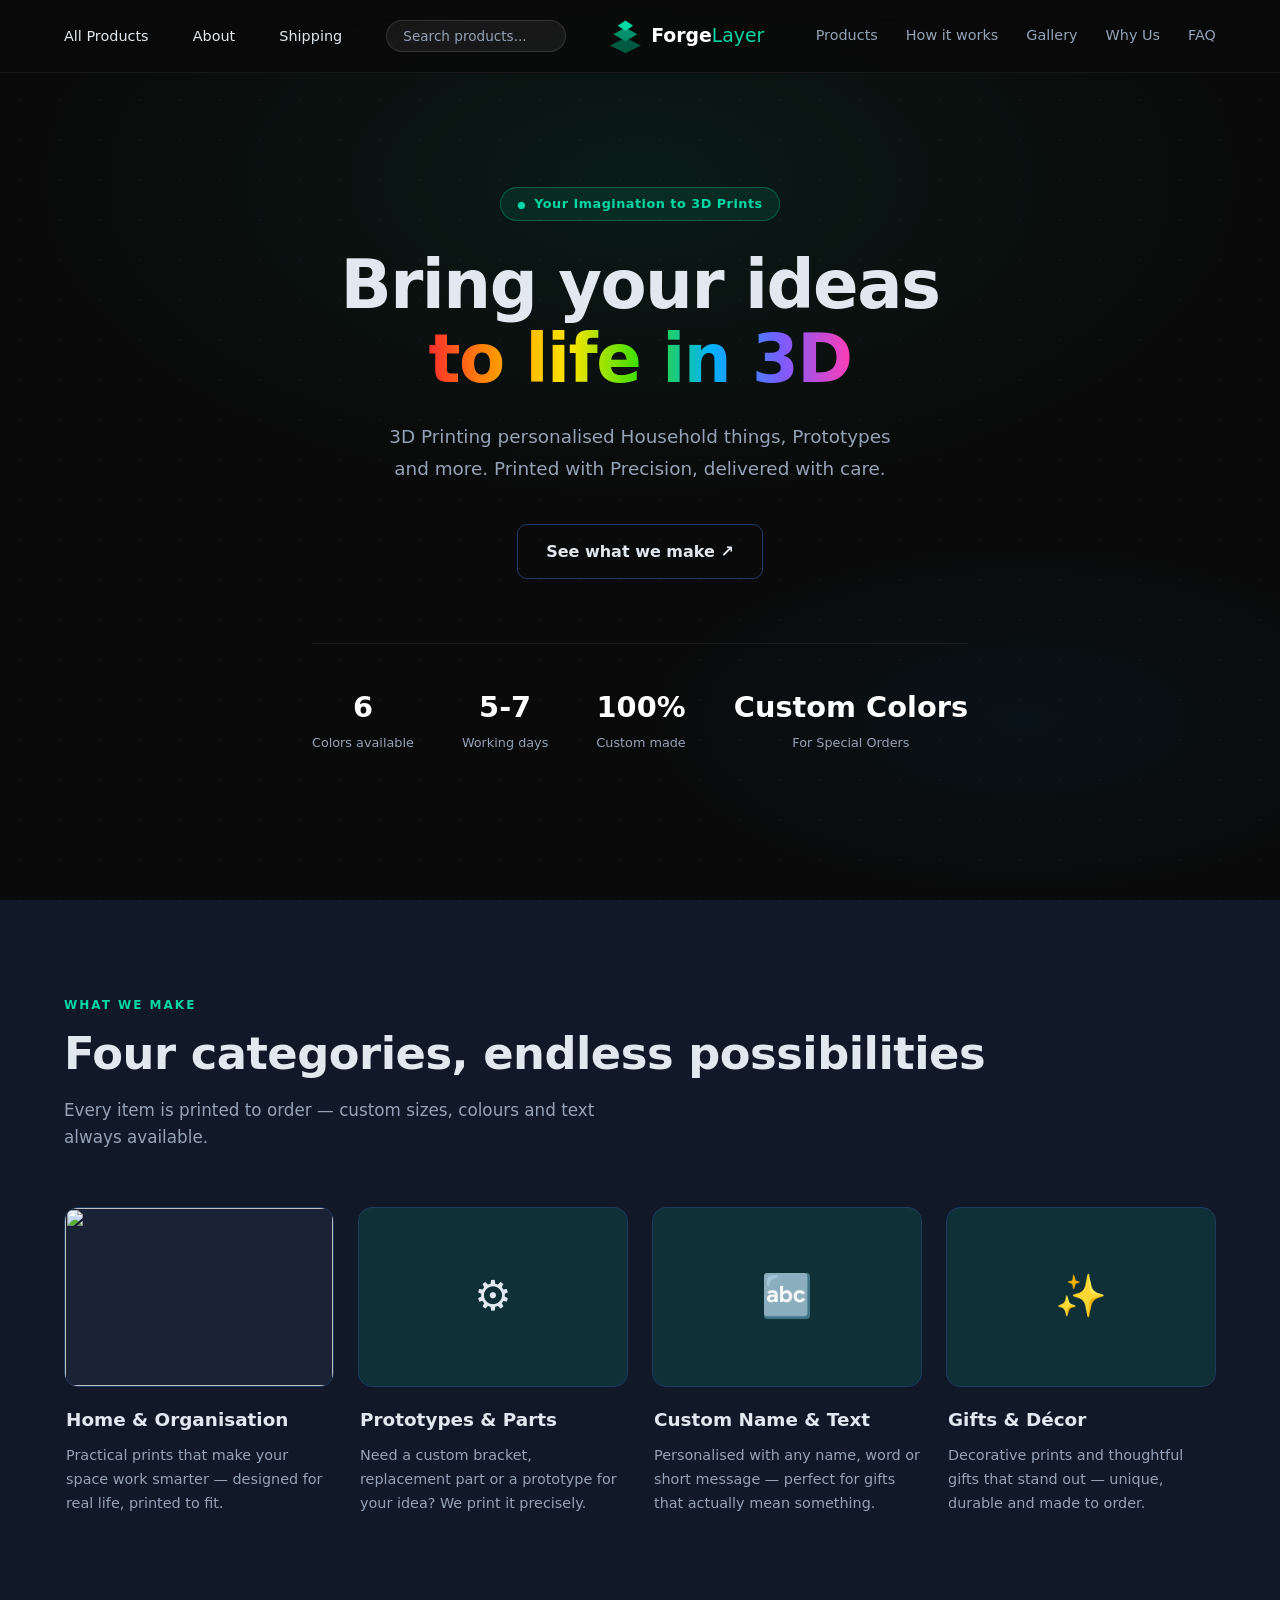
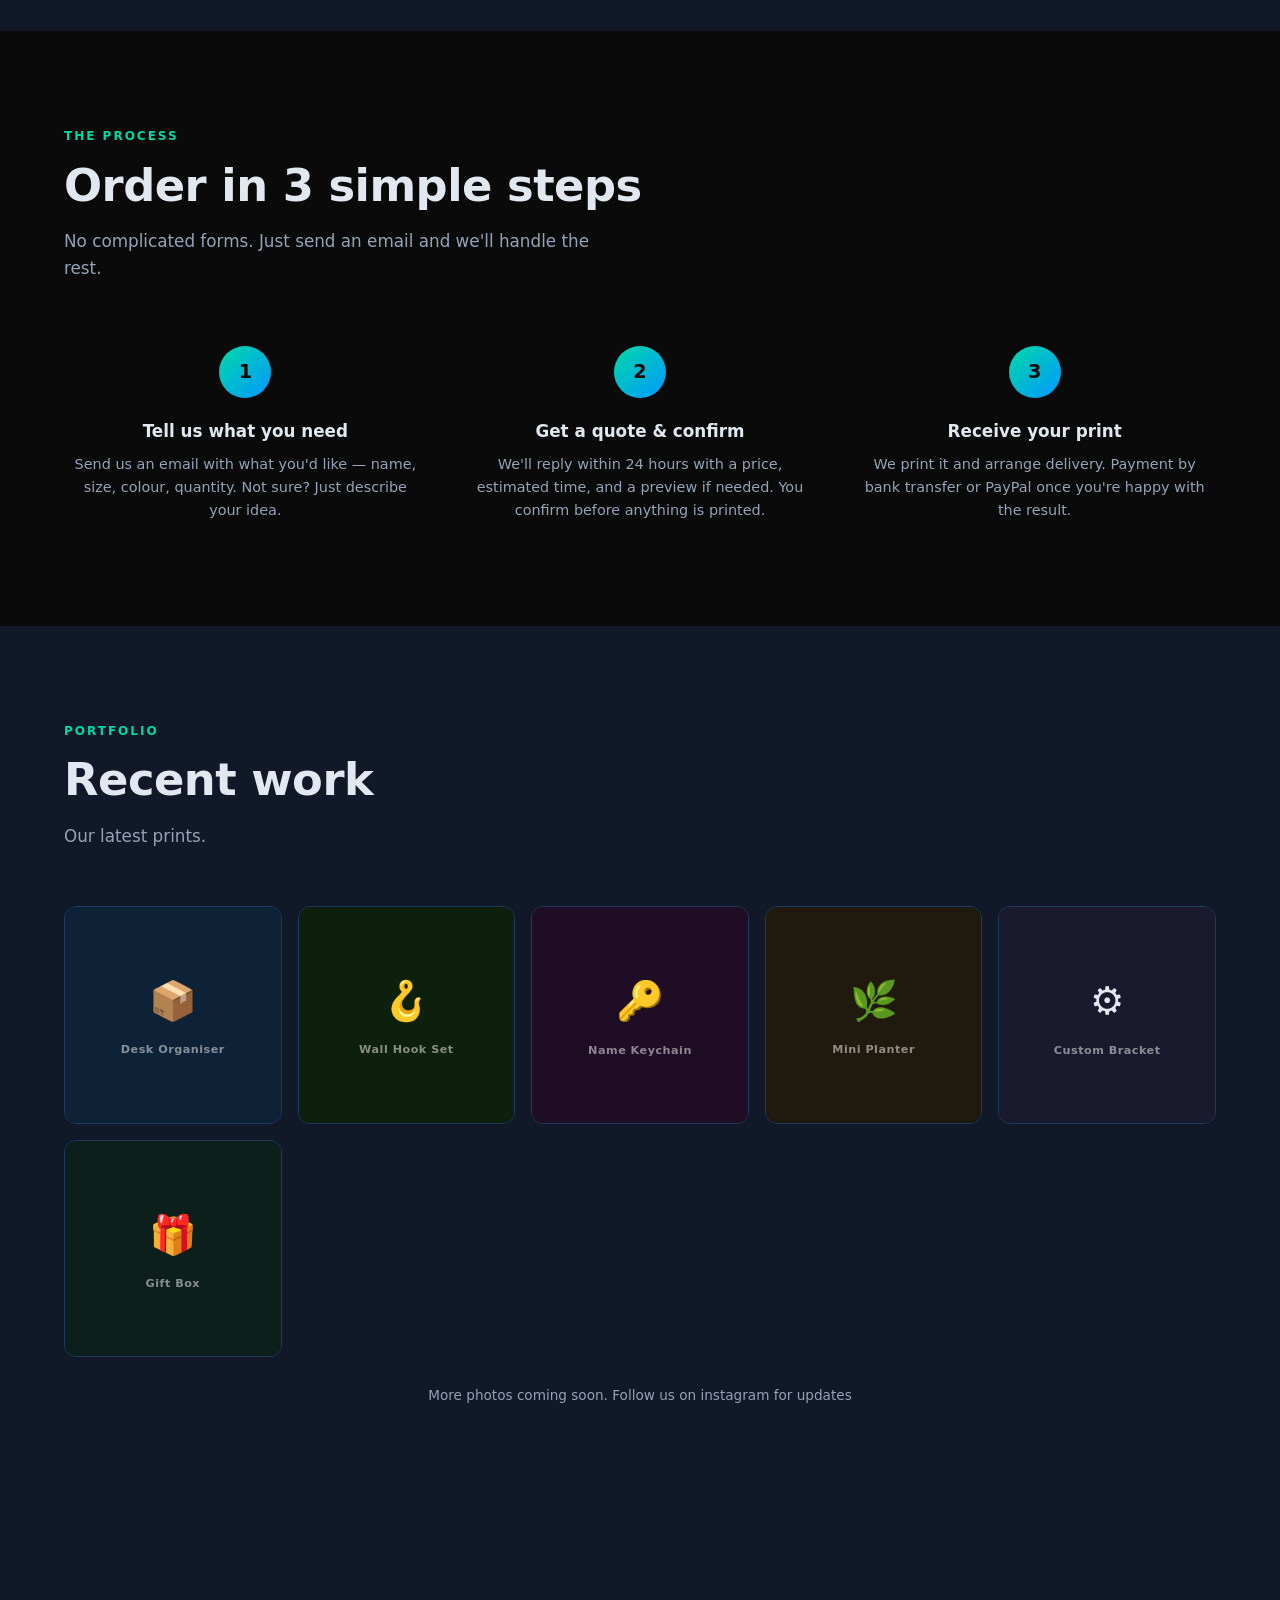
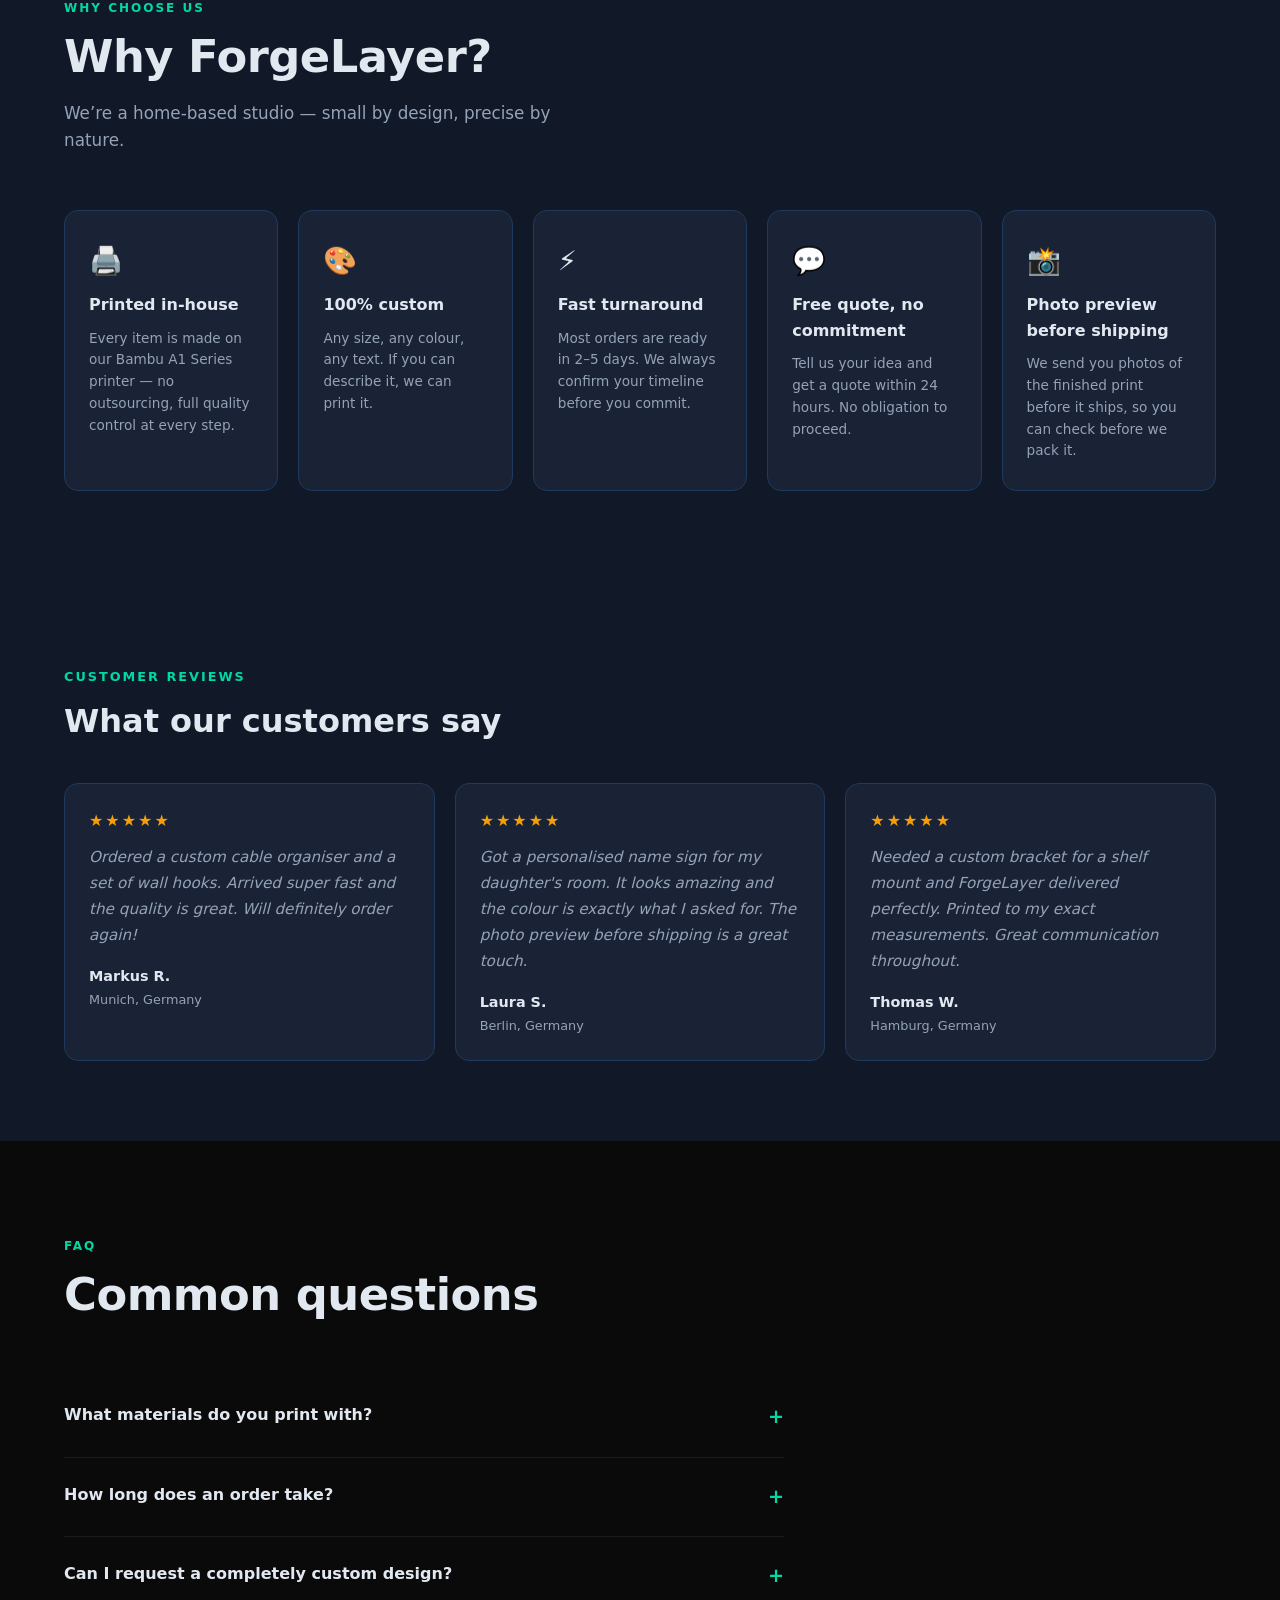
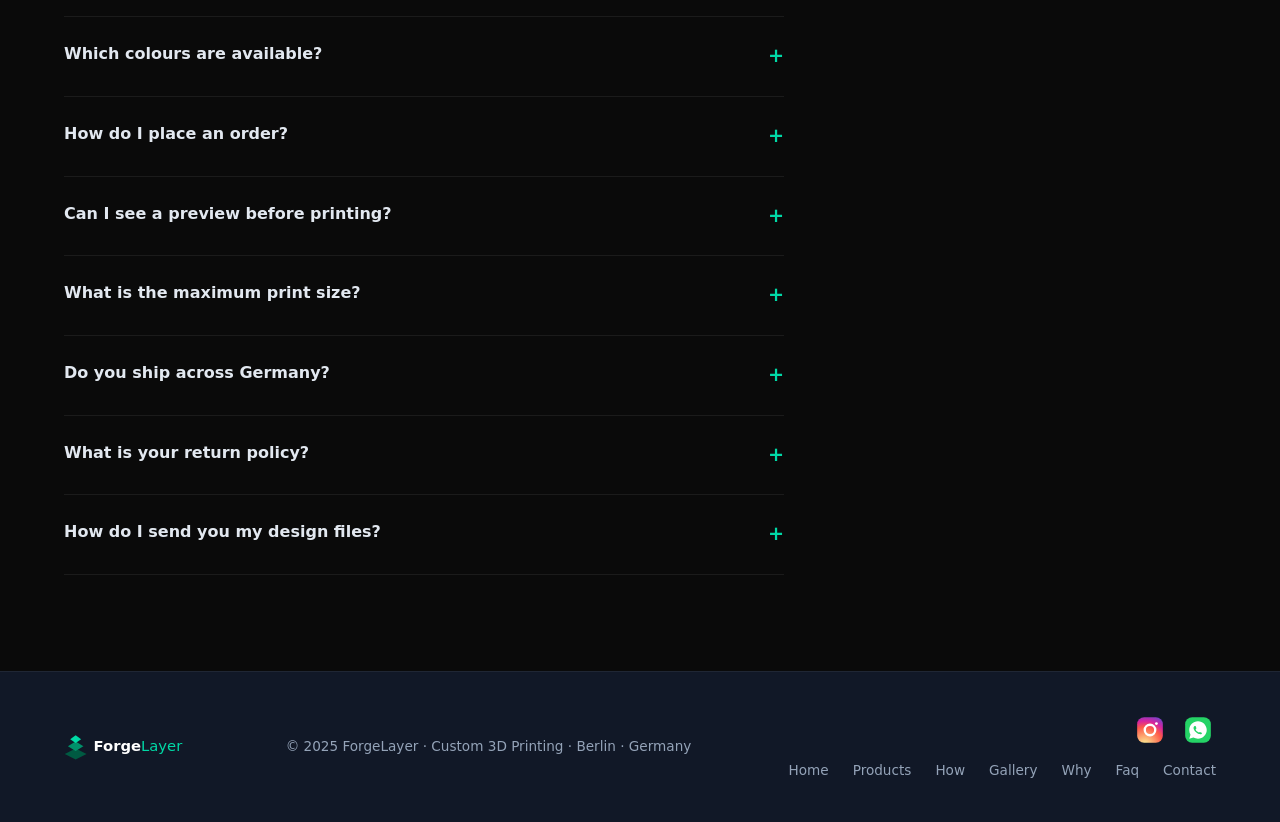
==== commit 3951e29e: "Fix stale content.json cache, nav-flash timing; add discount pricing, multi-image galleries with cro" ====
--- a/index.html
+++ b/index.html
@@ -111,22 +111,27 @@
     #products { background: var(--dark); }
     .products-grid { display: grid; grid-template-columns: repeat(auto-fit, minmax(260px, 1fr)); gap: 24px; }
     .product-card {
-      background: var(--card); border: 1px solid var(--border); border-radius: var(--radius);
-      padding: 36px 28px; transition: transform 0.25s, border-color 0.25s, box-shadow 0.25s;
-      position: relative; overflow: hidden;
-    }
-    .product-card::after { content: ''; position: absolute; inset: 0; background: linear-gradient(135deg, rgba(0,217,166,0.04), transparent); opacity: 0; transition: opacity 0.3s; }
-    .product-card:hover { transform: translateY(-6px); border-color: var(--accent); box-shadow: 0 12px 40px rgba(0,217,166,0.1); }
-    .product-card:hover::after { opacity: 1; }
-    .card-icon { width: 56px; height: 56px; border-radius: 14px; display: flex; align-items: center; justify-content: center; font-size: 1.6rem; margin-bottom: 20px; }
-    .card-image { width: calc(100% + 56px); margin: -36px -28px 24px -28px; display: block; background: rgba(255,255,255,0.03); }
-    .card-image img { width: 100%; height: 100%; display: block; }
-    .card-icon.green  { background: rgba(0,217,166,0.12); }
-    .card-icon.blue   { background: rgba(0,152,255,0.12); }
-    .card-icon.purple { background: rgba(139,92,246,0.12); }
-    .card-icon.orange { background: rgba(251,146,60,0.12); }
-    .product-card h3 { font-size: 1.15rem; font-weight: 700; margin-bottom: 10px; }
-    .product-card p  { font-size: 0.9rem; color: var(--muted); line-height: 1.65; margin-bottom: 20px; }
+      background: transparent; border: none; padding: 0;
+      transition: transform 0.25s; position: relative;
+    }
+    .product-card:hover { transform: translateY(-6px); }
+    .card-photo-box {
+      width: 100%; border-radius: var(--radius); overflow: hidden; position: relative;
+      margin-bottom: 18px; background: var(--card); border: 1px solid var(--border);
+      display: flex; align-items: center; justify-content: center;
+      transition: border-color 0.25s, box-shadow 0.25s;
+    }
+    .product-card:hover .card-photo-box { border-color: var(--accent); box-shadow: 0 12px 40px rgba(0,217,166,0.1); }
+    .card-photo-box .slide-img { position: absolute; inset: 0; width: 100%; height: 100%; object-fit: cover; opacity: 0; transition: opacity 1.2s ease; }
+    .card-photo-box .slide-img.active { opacity: 1; }
+    .card-icon-big { font-size: 2.6rem; }
+    .card-photo-box.green  { background: rgba(0,217,166,0.12); }
+    .card-photo-box.blue   { background: rgba(0,152,255,0.12); }
+    .card-photo-box.purple { background: rgba(139,92,246,0.12); }
+    .card-photo-box.orange { background: rgba(251,146,60,0.12); }
+    .card-text { padding: 0 2px; }
+    .card-text h3 { font-size: 1.15rem; font-weight: 700; margin-bottom: 10px; }
+    .card-text p  { font-size: 0.9rem; color: var(--muted); line-height: 1.65; margin-bottom: 20px; }
     .card-examples { display: flex; flex-wrap: wrap; gap: 6px; }
     .tag { font-size: 0.75rem; padding: 3px 10px; border-radius: 100px; background: rgba(255,255,255,0.06); color: var(--muted); border: 1px solid rgba(255,255,255,0.08); }
     .card-price { margin-top: 20px; padding-top: 16px; border-top: 1px solid rgba(255,255,255,0.07); font-size: 0.85rem; color: var(--accent); font-weight: 600; }
@@ -287,7 +292,7 @@
 // ─── Load content ────────────────────────────────────────────────────────────
 async function loadContent() {
   try {
-    const r = await fetch('content.json');
+    const r = await fetch('content.json?t=' + Date.now(), { cache: 'no-store' });
     if (r.ok) return await r.json();
   } catch(e) {}
   return DEFAULT;
@@ -327,17 +332,27 @@
       ? `<div class="card-sizes"><div class="sizes-label">Available sizes</div><div class="size-options">${item.sizes.map(s=>`<span class="size-tag">${esc(s)}</span>`).join('')}</div></div>`
       : '';
     const isImg = /^(\/|https?:|data:)/.test(item.icon||"") || /\.(png|jpe?g|webp|gif|svg)(\?|$)/i.test(item.icon||"");
-    const iconHtml = item.icon_hidden ? '' : (isImg
-      ? `<div class="card-image" style="height:${({s:140,m:180,l:220,xl:280})[item.img_size]||180}px"><img src="${esc(item.icon)}" alt="" style="object-fit:${esc(item.img_fit||'cover')};object-position:${esc(item.img_pos||'center')};transform:rotate(${esc(item.img_rot||'0')}deg)"></div>`
-      : `<div class="card-icon ${esc(item.icon_style || 'green')}">${esc(item.icon)}</div>`);
+    const images = (item.images && item.images.length) ? item.images : (isImg ? [item.icon] : []);
+    const boxHeight = ({s:140,m:180,l:220,xl:280})[item.img_size] || 180;
+    let photoBox = '';
+    if (!item.icon_hidden) {
+      if (images.length) {
+        const slides = images.map((src,i)=>`<img class="slide-img${i===0?' active':''}" src="${esc(src)}" alt="">`).join('');
+        photoBox = `<div class="card-photo-box" style="height:${boxHeight}px" data-slideshow="${images.length>1?'1':'0'}">${slides}</div>`;
+      } else {
+        photoBox = `<div class="card-photo-box ${esc(item.icon_style||'green')}" style="height:${boxHeight}px"><span class="card-icon-big">${esc(item.icon)}</span></div>`;
+      }
+    }
     return `
     <div class="product-card">
-      ${iconHtml}
-      ${item.title_hidden?'':`<h3>${esc(item.title||item.name||'')}</h3>`}${(item.sku&&!item.sku_hidden)?`<div style="font-size:0.72rem;color:var(--muted);letter-spacing:0.5px;margin-top:3px;opacity:0.85">SKU: ${esc(item.sku)}</div>`:``}
-      ${item.description_hidden?'':`<p>${esc(item.description)}</p>`}
-      ${item.tags_hidden?'':`<div class="card-examples">${(item.tags||[]).map(t=>`<span class="tag">${esc(t)}</span>`).join('')}</div>`}
-      ${sizesHtml}
-      ${(item.price_from&&!item.price_from_hidden)?`<div class="card-price">${esc(item.price_from)}${(item.turnaround&&!item.turnaround_hidden)?` \u00B7 Turnaround ${esc(item.turnaround)}`:``}</div>`:``}
+      ${photoBox}
+      <div class="card-text">
+        ${item.title_hidden?'':`<h3>${esc(item.title||item.name||'')}</h3>`}${(item.sku&&!item.sku_hidden)?`<div style="font-size:0.72rem;color:var(--muted);letter-spacing:0.5px;margin-top:3px;opacity:0.85">SKU: ${esc(item.sku)}</div>`:``}
+        ${item.description_hidden?'':`<p>${esc(item.description)}</p>`}
+        ${item.tags_hidden?'':`<div class="card-examples">${(item.tags||[]).map(t=>`<span class="tag">${esc(t)}</span>`).join('')}</div>`}
+        ${sizesHtml}
+        ${(item.price_from&&!item.price_from_hidden)?`<div class="card-price">${esc(item.price_from)}${(item.turnaround&&!item.turnaround_hidden)?` \u00B7 Turnaround ${esc(item.turnaround)}`:``}</div>`:``}
+      </div>
     </div>`; }).join('');
   return `
   <section id="products">
@@ -348,6 +363,18 @@
     </div>
     <div class="products-grid">${cards}</div>
   </section>`;
+}
+function initSlideshows() {
+  document.querySelectorAll('.card-photo-box[data-slideshow="1"]').forEach(box => {
+    const imgs = box.querySelectorAll('.slide-img');
+    if (imgs.length < 2) return;
+    let idx = 0;
+    setInterval(() => {
+      imgs[idx].classList.remove('active');
+      idx = (idx + 1) % imgs.length;
+      imgs[idx].classList.add('active');
+    }, 3500);
+  });
 }
 
 function renderHow(d) {
@@ -522,6 +549,7 @@
   document.getElementById('site-footer').innerHTML  = renderFooter(s, enabledIds);
   document.title = `${s.name} — Custom 3D Prints`;
 
+  initSlideshows();
   buildNav(data);
   initInteractions();
 
@@ -611,6 +639,10 @@
 .fl-prod-img img{width:100%;height:100%;object-fit:cover}
 .fl-prod-name{padding:12px 14px 4px;color:var(--text);font-weight:600;font-size:0.95rem}
 .fl-prod-price{padding:4px 14px 12px;color:var(--accent);font-size:0.85rem}
+.price-orig{text-decoration:line-through;text-decoration-color:#ff4444;color:var(--muted);margin-right:6px}
+.price-disc{color:var(--accent);font-weight:700}
+.discount-badge{display:inline-block;background:rgba(255,68,68,0.15);color:#ff4444;font-size:0.68rem;font-weight:700;padding:2px 7px;border-radius:100px;margin-left:6px;vertical-align:middle}
+.discount-reason{color:var(--muted);font-size:0.78rem;margin-top:2px}
 .fl-prod-badge{position:absolute;top:10px;left:10px;background:var(--accent);color:#000;font-size:0.7rem;font-weight:700;padding:3px 8px;border-radius:4px;text-transform:uppercase;letter-spacing:0.5px}
 #fl-cat-page h2{color:var(--text);font-size:2rem;margin-bottom:8px}
 #fl-cat-page p.fl-desc{color:var(--muted);margin-bottom:32px}
@@ -618,9 +650,20 @@
 @media(max-width:700px){.fl-prod-detail{grid-template-columns:1fr}}
 .fl-gal-main{width:100%;aspect-ratio:4/3;border-radius:var(--radius);background:var(--dark);display:flex;align-items:center;justify-content:center;font-size:5rem;color:var(--muted);overflow:hidden}
 .fl-gal-main img{width:100%;height:100%;object-fit:cover}
+.fl-gal-arrow{position:absolute;top:50%;transform:translateY(-50%);background:rgba(0,0,0,0.5);color:#fff;border:none;width:38px;height:38px;border-radius:50%;font-size:1rem;cursor:pointer;display:flex;align-items:center;justify-content:center;transition:background 0.2s}
+.fl-gal-arrow:hover{background:rgba(0,0,0,0.75)}
+.fl-gal-arrow-l{left:12px}
+.fl-gal-arrow-r{right:12px}
 .fl-prod-info h3{color:var(--text);font-size:1.5rem;margin-bottom:8px}
-.fl-prod-info .fl-price{color:var(--accent);font-size:1.3rem;font-weight:700;margin-bottom:16px}
+.fl-detail-sku{color:var(--muted);font-size:0.78rem;letter-spacing:0.5px;margin-bottom:8px;opacity:0.85}
+.fl-prod-info .fl-price{color:var(--accent);font-size:1.3rem;font-weight:700;margin-bottom:6px}
+.fl-detail-turnaround{color:var(--muted);font-size:0.85rem;margin-bottom:16px}
 .fl-prod-info p{color:var(--muted);line-height:1.7;margin-bottom:16px}
+.fl-detail-tags{display:flex;flex-wrap:wrap;gap:6px;margin-bottom:16px}
+.fl-detail-sizes{margin-bottom:16px}
+.fl-detail-info{display:flex;flex-direction:column;gap:16px;margin-top:8px}
+.fl-info-block h4{font-size:0.95rem;font-weight:700;margin-bottom:6px;color:var(--text)}
+.fl-info-block p{color:var(--muted);font-size:0.9rem;line-height:1.6;margin:0}
 .fl-order-btn{background:var(--accent);color:#000;border:none;padding:14px 32px;border-radius:var(--radius);font-weight:700;font-size:1rem;cursor:pointer;text-decoration:none;display:inline-block;margin-top:8px}
 .fl-order-btn:hover{opacity:0.9}
 .fl-color-section{margin-bottom:20px}
@@ -711,11 +754,20 @@
 <div id="fl-prod-page">
   <button class="fl-back" id="fl-prod-back">&#8592; Back to category</button>
   <div class="fl-prod-detail">
-    <div><div class="fl-gal-main" id="fl-gal-main">&#128424;</div></div>
+    <div><div class="fl-gal-wrap" style="position:relative">
+      <div class="fl-gal-main" id="fl-gal-main">&#128424;</div>
+      <button class="fl-gal-arrow fl-gal-arrow-l" id="fl-gal-prev" style="display:none">&#10094;</button>
+      <button class="fl-gal-arrow fl-gal-arrow-r" id="fl-gal-next" style="display:none">&#10095;</button>
+    </div></div>
     <div class="fl-prod-info">
       <h3 id="fl-detail-name"></h3>
+      <div class="fl-detail-sku" id="fl-detail-sku"></div>
       <div class="fl-price" id="fl-detail-price"></div>
+      <div class="discount-reason" id="fl-detail-discount-reason"></div>
+      <div class="fl-detail-turnaround" id="fl-detail-turnaround"></div>
       <p id="fl-detail-desc"></p>
+      <div class="fl-detail-tags" id="fl-detail-tags"></div>
+      <div class="fl-detail-sizes" id="fl-detail-sizes"></div>
       <div class="fl-color-section">
         <div class="fl-color-label">Choose colour</div>
         <div class="fl-color-swatches">
@@ -729,6 +781,7 @@
         </div>
         <div class="fl-selected-color" id="fl-sel-color">No colour selected</div>
       </div>
+      <div class="fl-detail-info" id="fl-detail-info"></div>
     </div>
   </div>
 </div>
@@ -836,7 +889,18 @@
 
 <script>
 (function(){
-var _C=null,_curCatId=null,_selColor="";
+var _C=null,_curCatId=null,_selColor="",_galImages=[],_galIdx=0;
+function renderGalImage(){
+  var main=document.getElementById("fl-gal-main");
+  main.innerHTML="";
+  if(_galImages.length){
+    var img=document.createElement("img");
+    img.src=_galImages[_galIdx];
+    main.appendChild(img);
+  } else {
+    main.textContent="🖨";
+  }
+}
 var CATS=[
   {id:"household",name:"Home & Organisation",description:"Practical prints that make your space work smarter."},
   {id:"prototypes",name:"Prototypes & Parts",description:"Custom brackets, parts and prototypes."},
@@ -877,6 +941,16 @@
     {id:"d6",name:"Lamp Shade (geometric)",price:"€18",description:"Geometric lamp shade that casts beautiful shadow patterns."}
   ]
 };
+function computeDiscount(priceStr,pct){
+  var m=/^([^\d]*)([\d.,]+)(.*)$/.exec((priceStr||"").trim());
+  if(!m)return null;
+  var num=parseFloat(m[2].replace(",","."));
+  var p=parseFloat(pct);
+  if(isNaN(num)||isNaN(p))return null;
+  var discounted=num*(1-p/100);
+  var rounded=(discounted%1===0)?discounted.toFixed(0):discounted.toFixed(2);
+  return{prefix:m[1],suffix:m[3],discounted:m[1]+rounded+m[3]};
+}
 function getProd(catId){
   var list=(_C&&_C.products&&_C.products[catId]&&_C.products[catId].length)?_C.products[catId]:(PRODUCTS[catId]||[]);
   return list.filter(function(p){return !p.hidden;});
@@ -900,11 +974,15 @@
 }
 function prodCardHTML(p,catId){
   var badge=p.badge?"<div class=\"fl-prod-badge\">"+p.badge+"</div>":"";
-  var img=(p.images&&p.images.length)
+  var hasImg=p.images&&p.images.length;
+  var img=hasImg
     ?"<div class=\"fl-prod-img\"><img src=\""+p.images[0]+"\" alt=\""+p.name+"\">"+badge+"</div>"
     :"<div class=\"fl-prod-img\">&#128424;"+badge+"</div>";
   var nameHtml=p.name_hidden?"":"<div class=\"fl-prod-name\">"+p.name+"</div>";
-  var priceHtml=p.price_hidden?"":"<div class=\"fl-prod-price\">"+p.price+"</div>";
+  var disc=(p.discount_enabled&&p.price)?computeDiscount(p.price,p.discount_pct):null;
+  var priceInner=p.price;
+  if(disc){priceInner="<span class=\"price-orig\">"+p.price+"</span><span class=\"price-disc\">"+disc.discounted+"</span><span class=\"discount-badge\">-"+p.discount_pct+"%</span>";}
+  var priceHtml=p.price_hidden?"":"<div class=\"fl-prod-price\">"+priceInner+"</div>";
   return "<div class=\"fl-prod-card\" onclick=\"window.flOpenProd('"+catId+"','"+p.id+"')\">" +img+nameHtml+priceHtml+"</div>";
 }
 function hideHome(){
@@ -956,12 +1034,84 @@
   _selColor="";
   document.getElementById("fl-cat-page").style.display="none";
   document.getElementById("fl-prod-page").style.display="block";
-  var main=document.getElementById("fl-gal-main");
-  if(prod.images&&prod.images.length){main.innerHTML="<img src=\""+prod.images[0]+"\">";}
-  else{main.textContent="\uD83D\uDDA8";}
+  _galImages=(prod.images&&prod.images.length)?prod.images:[];
+  _galIdx=0;
+  renderGalImage();
+  var prevBtn=document.getElementById("fl-gal-prev");
+  var nextBtn=document.getElementById("fl-gal-next");
+  if(_galImages.length>1){
+    prevBtn.style.display="flex";
+    nextBtn.style.display="flex";
+    prevBtn.onclick=function(){_galIdx=(_galIdx-1+_galImages.length)%_galImages.length;renderGalImage();};
+    nextBtn.onclick=function(){_galIdx=(_galIdx+1)%_galImages.length;renderGalImage();};
+  } else {
+    prevBtn.style.display="none";
+    nextBtn.style.display="none";
+  }
   document.getElementById("fl-detail-name").textContent=prod.name_hidden?"":prod.name;
-  document.getElementById("fl-detail-price").textContent=prod.price_hidden?"":prod.price;
+  document.getElementById("fl-detail-sku").textContent=(prod.sku&&!prod.sku_hidden)?("SKU: "+prod.sku):"";
+  var priceEl=document.getElementById("fl-detail-price");
+  var reasonEl=document.getElementById("fl-detail-discount-reason");
+  if(prod.price_hidden){
+    priceEl.innerHTML="";
+    reasonEl.textContent="";
+  } else {
+    var pdisc=(prod.discount_enabled&&prod.price)?computeDiscount(prod.price,prod.discount_pct):null;
+    if(pdisc){
+      priceEl.innerHTML="";
+      var origSpan=document.createElement("span");origSpan.className="price-orig";origSpan.textContent=prod.price;
+      var discSpan=document.createElement("span");discSpan.className="price-disc";discSpan.textContent=pdisc.discounted;
+      var badgeSpan=document.createElement("span");badgeSpan.className="discount-badge";badgeSpan.textContent="-"+prod.discount_pct+"%";
+      priceEl.appendChild(origSpan);priceEl.appendChild(discSpan);priceEl.appendChild(badgeSpan);
+      reasonEl.textContent=prod.discount_reason||"";
+    } else {
+      priceEl.textContent=prod.price;
+      reasonEl.textContent="";
+    }
+  }
+  document.getElementById("fl-detail-turnaround").textContent=(prod.turnaround&&!prod.turnaround_hidden)?("Turnaround: "+prod.turnaround):"";
   document.getElementById("fl-detail-desc").textContent=prod.description_hidden?"":prod.description;
+  var tagsEl=document.getElementById("fl-detail-tags");
+  tagsEl.innerHTML="";
+  if(!prod.tags_hidden){
+    (prod.tags||[]).forEach(function(t){
+      var span=document.createElement("span");
+      span.className="tag";
+      span.textContent=t;
+      tagsEl.appendChild(span);
+    });
+  }
+  var sizesEl=document.getElementById("fl-detail-sizes");
+  sizesEl.innerHTML="";
+  if(prod.sizes_enabled&&prod.sizes&&prod.sizes.length){
+    var szLabel=document.createElement("div");
+    szLabel.className="sizes-label";
+    szLabel.textContent="Available sizes";
+    var szOpts=document.createElement("div");
+    szOpts.className="size-options";
+    prod.sizes.forEach(function(s){
+      var tag=document.createElement("span");
+      tag.className="size-tag";
+      tag.textContent=s;
+      szOpts.appendChild(tag);
+    });
+    sizesEl.appendChild(szLabel);
+    sizesEl.appendChild(szOpts);
+  }
+  var infoEl=document.getElementById("fl-detail-info");
+  infoEl.innerHTML="";
+  (prod.info_sections||[]).forEach(function(sec){
+    if(!sec.title&&!sec.content)return;
+    var block=document.createElement("div");
+    block.className="fl-info-block";
+    var h4=document.createElement("h4");
+    h4.textContent=sec.title||"";
+    var p=document.createElement("p");
+    p.textContent=sec.content||"";
+    block.appendChild(h4);
+    block.appendChild(p);
+    infoEl.appendChild(block);
+  });
   document.getElementById("fl-sel-color").textContent="No colour selected";
   document.querySelectorAll(".fl-swatch").forEach(function(s){s.classList.remove("selected");});
   document.querySelectorAll(".fl-swatch").forEach(function(s){
@@ -1087,13 +1237,26 @@
     if(sections.length>1)sections[sections.length-2].insertAdjacentHTML("afterend",html);
   }
 }
+function tryWireNav(n){
+  n=n||0;
+  var navLinks=document.querySelectorAll("nav a, nav ul li a, header a");
+  if(navLinks.length){wireNav();return;}
+  if(n<40)setTimeout(function(){tryWireNav(n+1);},50);
+}
+function tryInjectTestimonials(n){
+  n=n||0;
+  var faq=document.querySelector("#faq,section[id*=faq],[class*=faq]");
+  var sections=document.querySelectorAll("body>section,body>div[class]");
+  if(faq||sections.length>1){injectTestimonials();return;}
+  if(n<40)setTimeout(function(){tryInjectTestimonials(n+1);},50);
+}
 function init(){
   var modal=document.getElementById("fl-search-modal");
   if(modal)modal.addEventListener("click",function(e){if(e.target===this)window.flCloseSearch();});
   fetch("content.json?t="+Date.now()).then(function(r){return r.json();}).then(function(d){_C=d;tryWire(0);}).catch(function(){tryWire(0);});
   tryWire(0);
-  setTimeout(wireNav,500);
-  setTimeout(injectTestimonials,600);
+  tryWireNav(0);
+  tryInjectTestimonials(0);
 }
 if(document.readyState==="loading"){document.addEventListener("DOMContentLoaded",init);}else{setTimeout(init,200);}
 })();
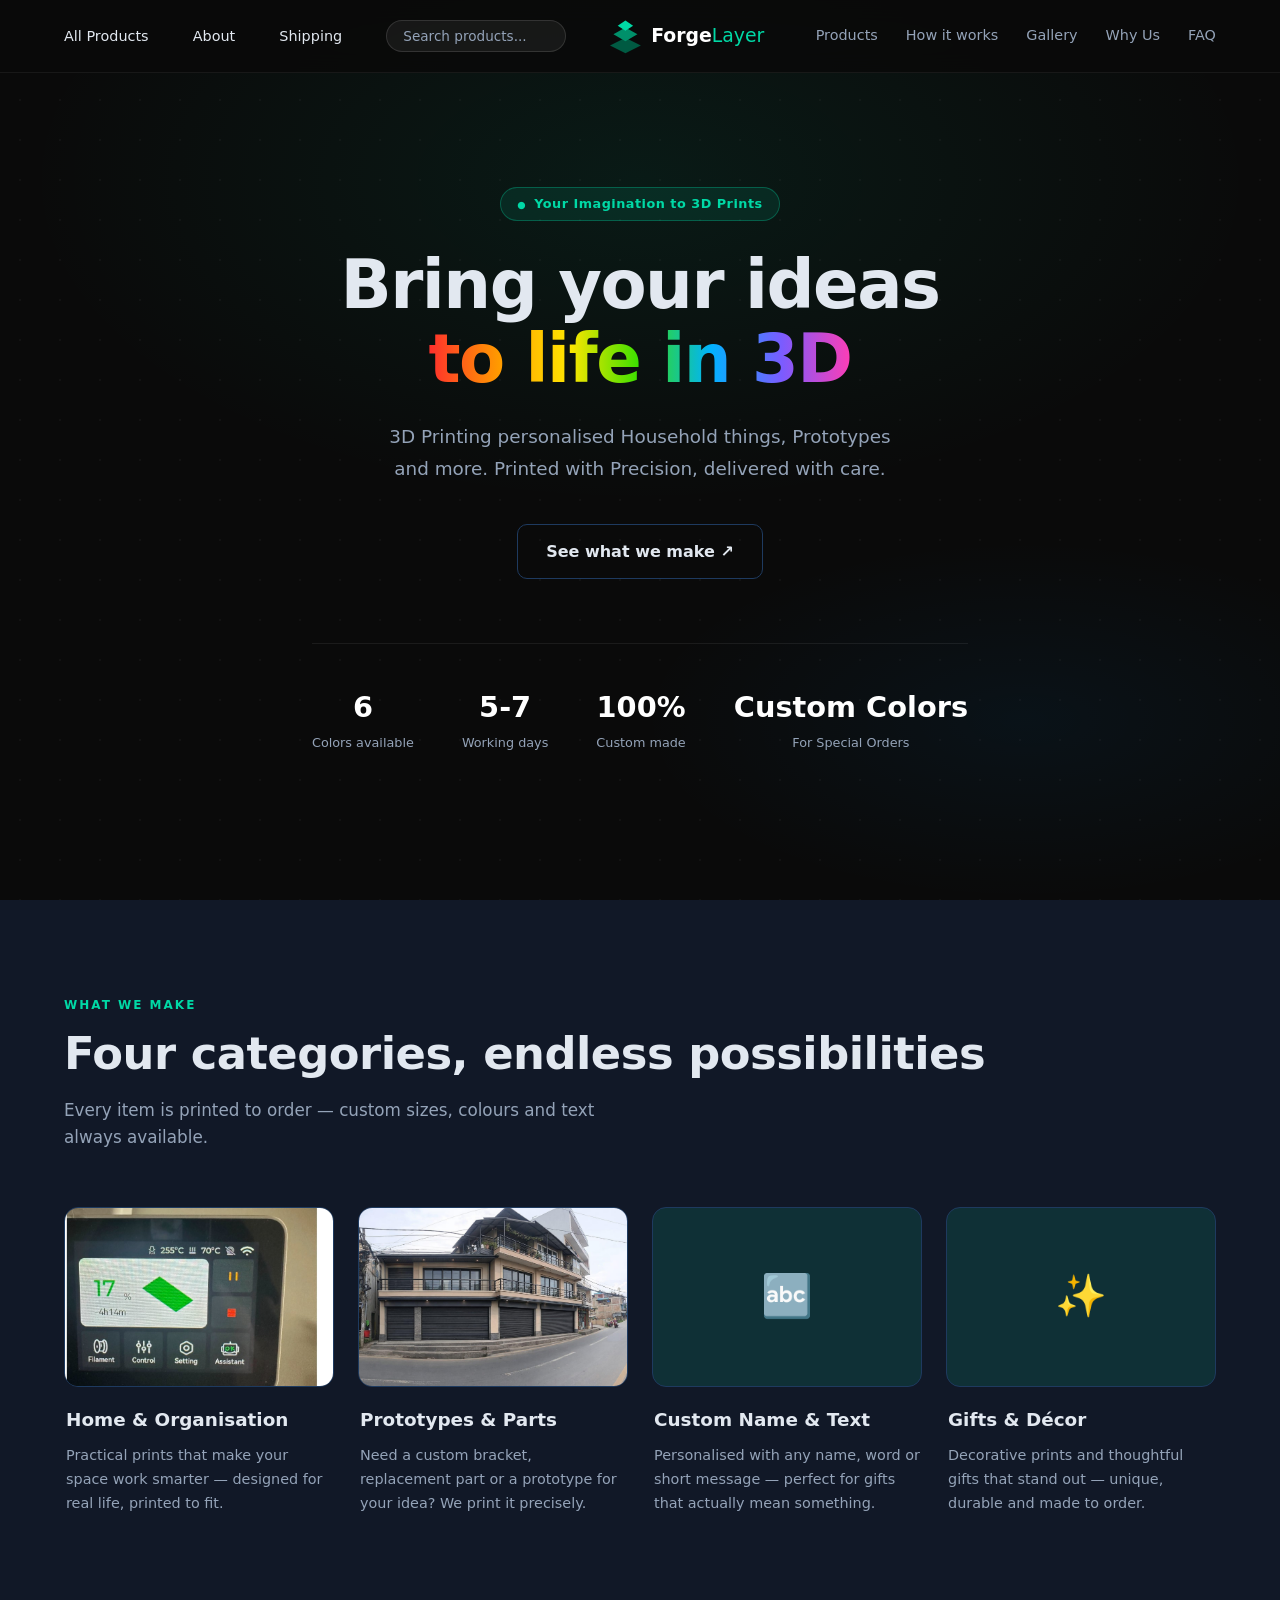
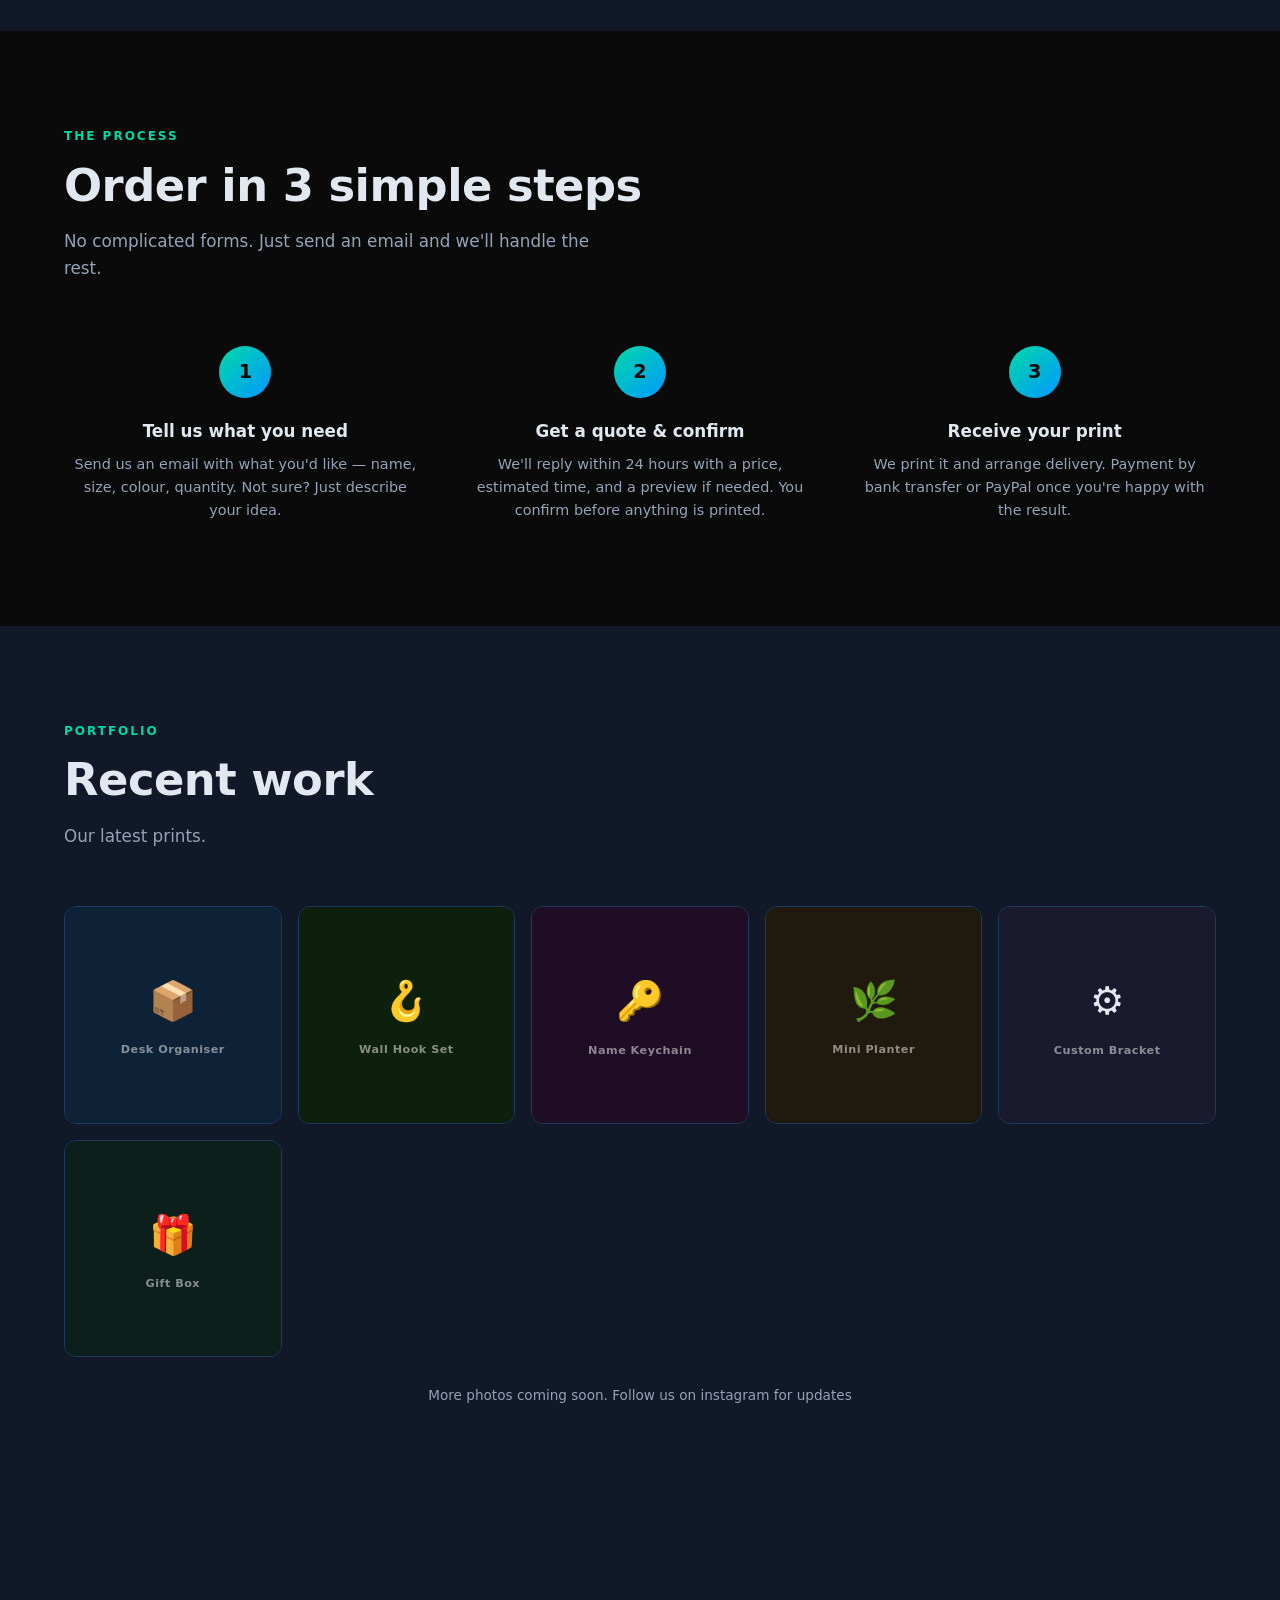
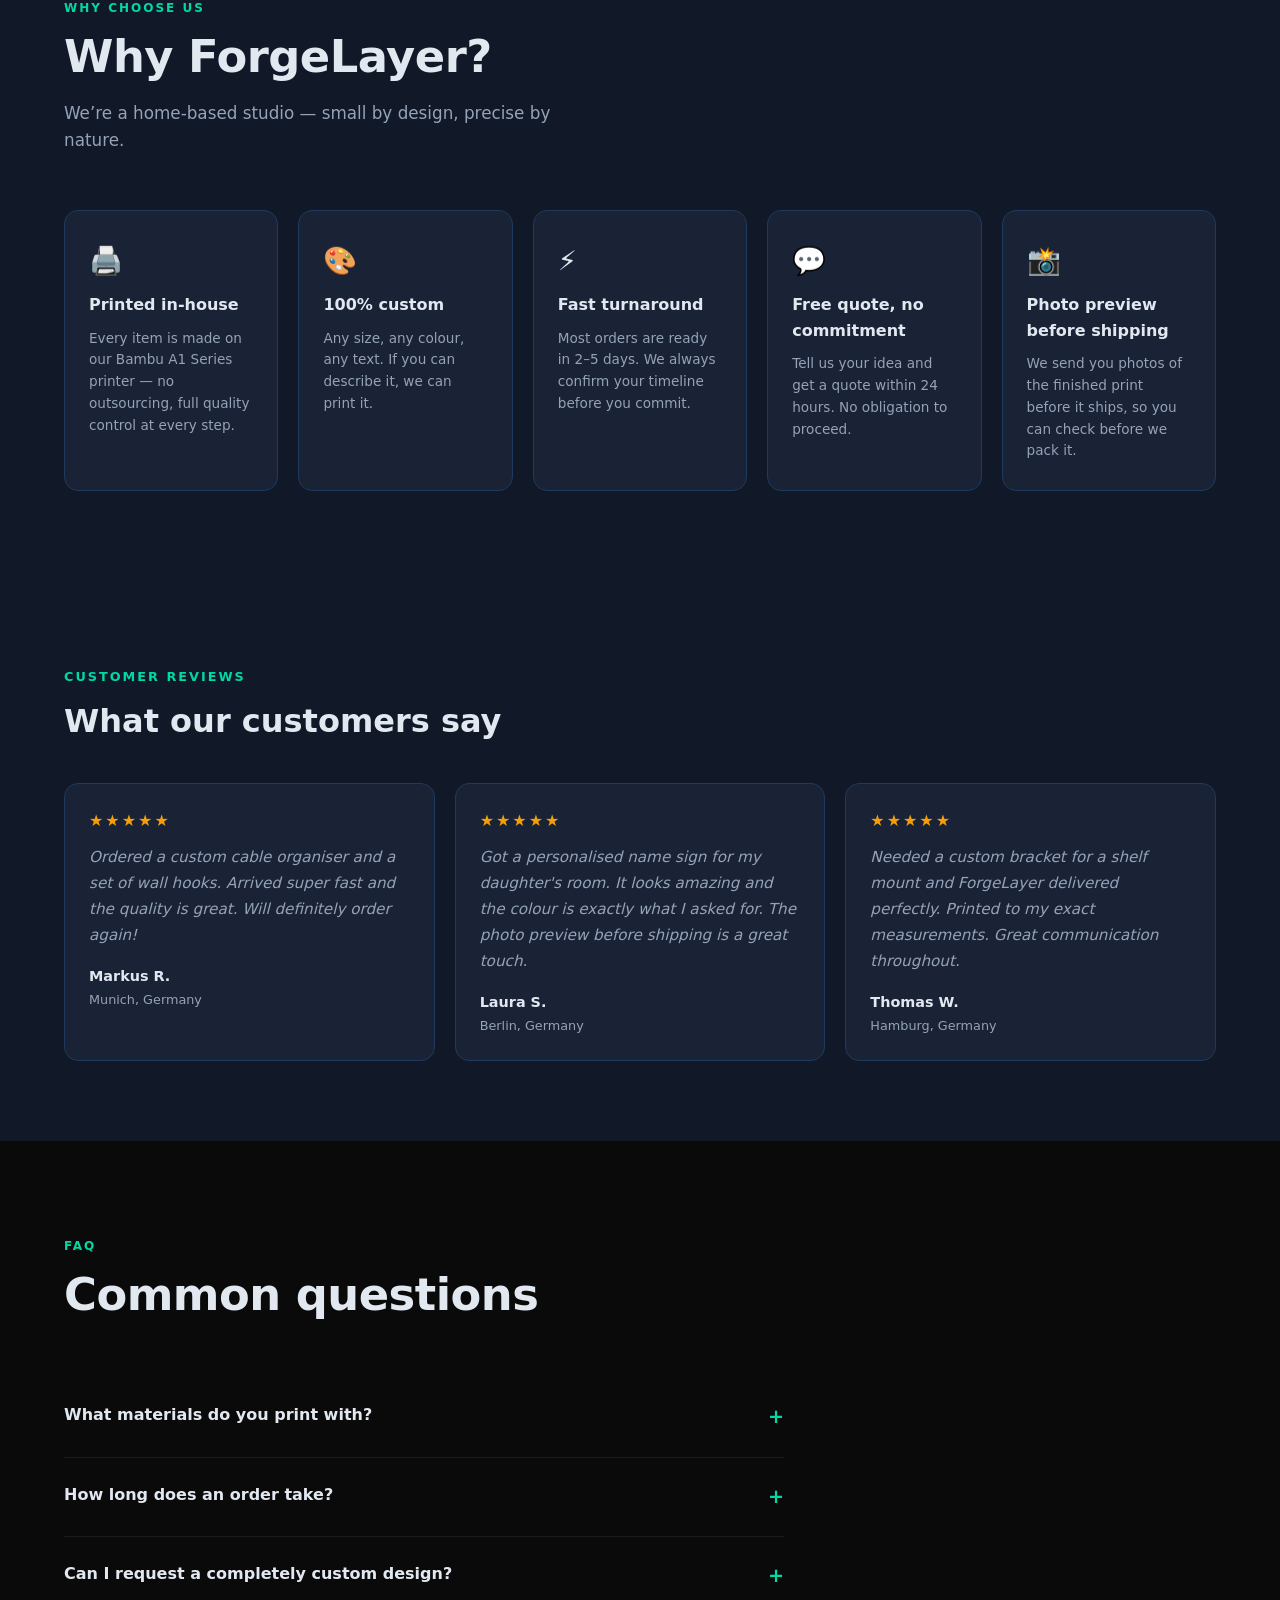
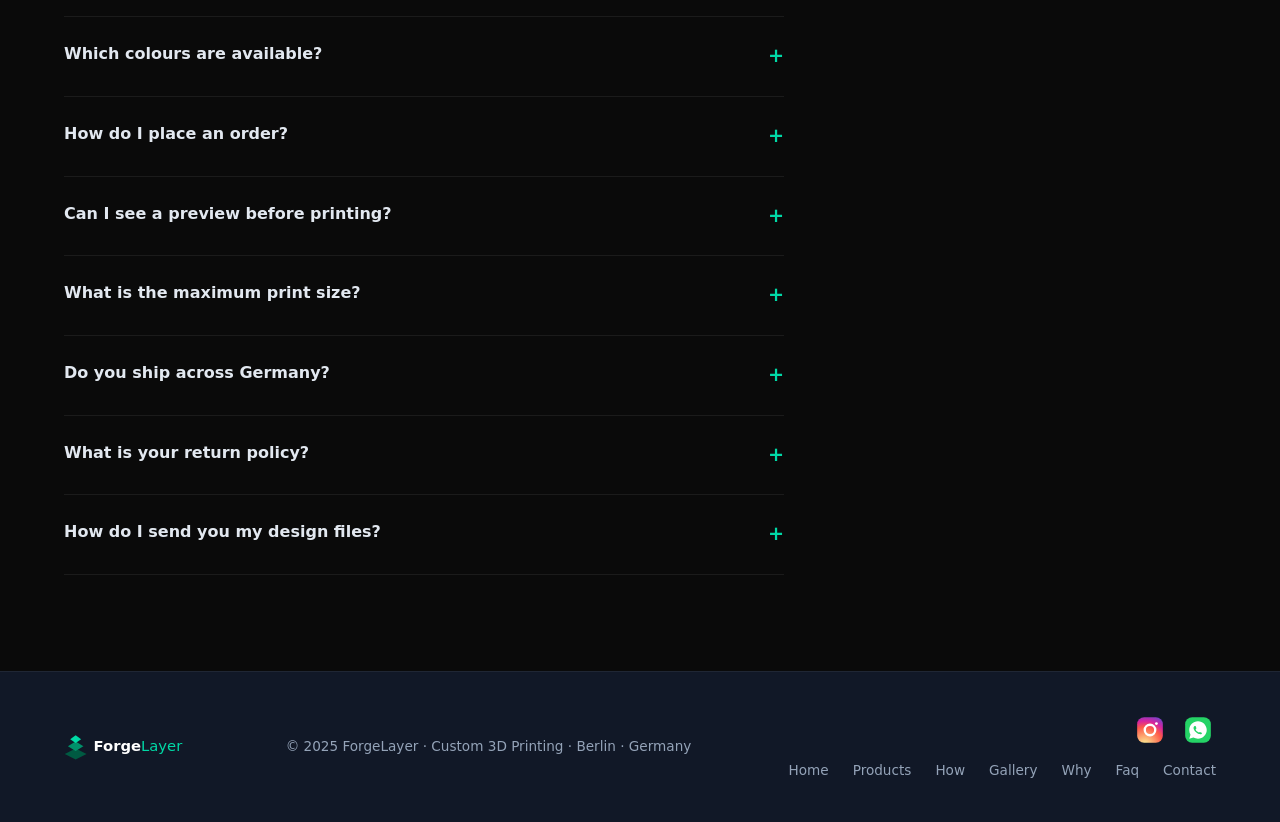
==== commit f0fb1958: "Admin panel: replace fake preview with live full-screen iframe of the real site, section/item-driven" ====
--- a/index.html
+++ b/index.html
@@ -890,6 +890,7 @@
 <script>
 (function(){
 var _C=null,_curCatId=null,_selColor="",_galImages=[],_galIdx=0;
+var _flAdminMode=/[?&]admin=1/.test(location.search);
 function renderGalImage(){
   var main=document.getElementById("fl-gal-main");
   main.innerHTML="";
@@ -1031,6 +1032,7 @@
   var prods=getProd(catId);
   var prod=prods.find(function(p){return p.id===pid;})||prods[0];
   if(!prod)return;
+  window.__flCurProd={cat:catId,id:prod.id};
   _selColor="";
   document.getElementById("fl-cat-page").style.display="none";
   document.getElementById("fl-prod-page").style.display="block";
@@ -1250,10 +1252,41 @@
   if(faq||sections.length>1){injectTestimonials();return;}
   if(n<40)setTimeout(function(){tryInjectTestimonials(n+1);},50);
 }
+window.flSetCatalogData=function(d){
+  _C=d;
+  var catPage=document.getElementById("fl-cat-page");
+  var prodPage=document.getElementById("fl-prod-page");
+  var allPage=document.getElementById("fl-all-page");
+  if(prodPage&&prodPage.style.display==="block"&&window.__flCurProd){
+    window.flOpenProd(window.__flCurProd.cat,window.__flCurProd.id);
+  } else if(catPage&&catPage.style.display==="block"&&_curCatId){
+    var cats=getCats();
+    var cat=cats.find(function(c){return c.id===_curCatId;})||cats[0];
+    if(cat)openCat(cat.id,cat.name,cat.description||"");
+  } else if(allPage&&allPage.style.display==="block"){
+    renderAllGrid(_curCatId||"all");
+  }
+};
+window.flGoToCat=function(catId){
+  var cats=getCats();
+  var cat=cats.find(function(c){return c.id===catId;})||cats[0];
+  if(cat)openCat(cat.id,cat.name,cat.description||"");
+};
+window.flGoToHomeSection=function(anchor){
+  window.flShowHome();
+  if(anchor){
+    var el=document.getElementById(anchor);
+    if(el)el.scrollIntoView({block:"start"});
+  } else {
+    window.scrollTo(0,0);
+  }
+};
 function init(){
   var modal=document.getElementById("fl-search-modal");
   if(modal)modal.addEventListener("click",function(e){if(e.target===this)window.flCloseSearch();});
-  fetch("content.json?t="+Date.now()).then(function(r){return r.json();}).then(function(d){_C=d;tryWire(0);}).catch(function(){tryWire(0);});
+  if(!_flAdminMode){
+    fetch("content.json?t="+Date.now()).then(function(r){return r.json();}).then(function(d){_C=d;tryWire(0);}).catch(function(){tryWire(0);});
+  }
   tryWire(0);
   tryWireNav(0);
   tryInjectTestimonials(0);
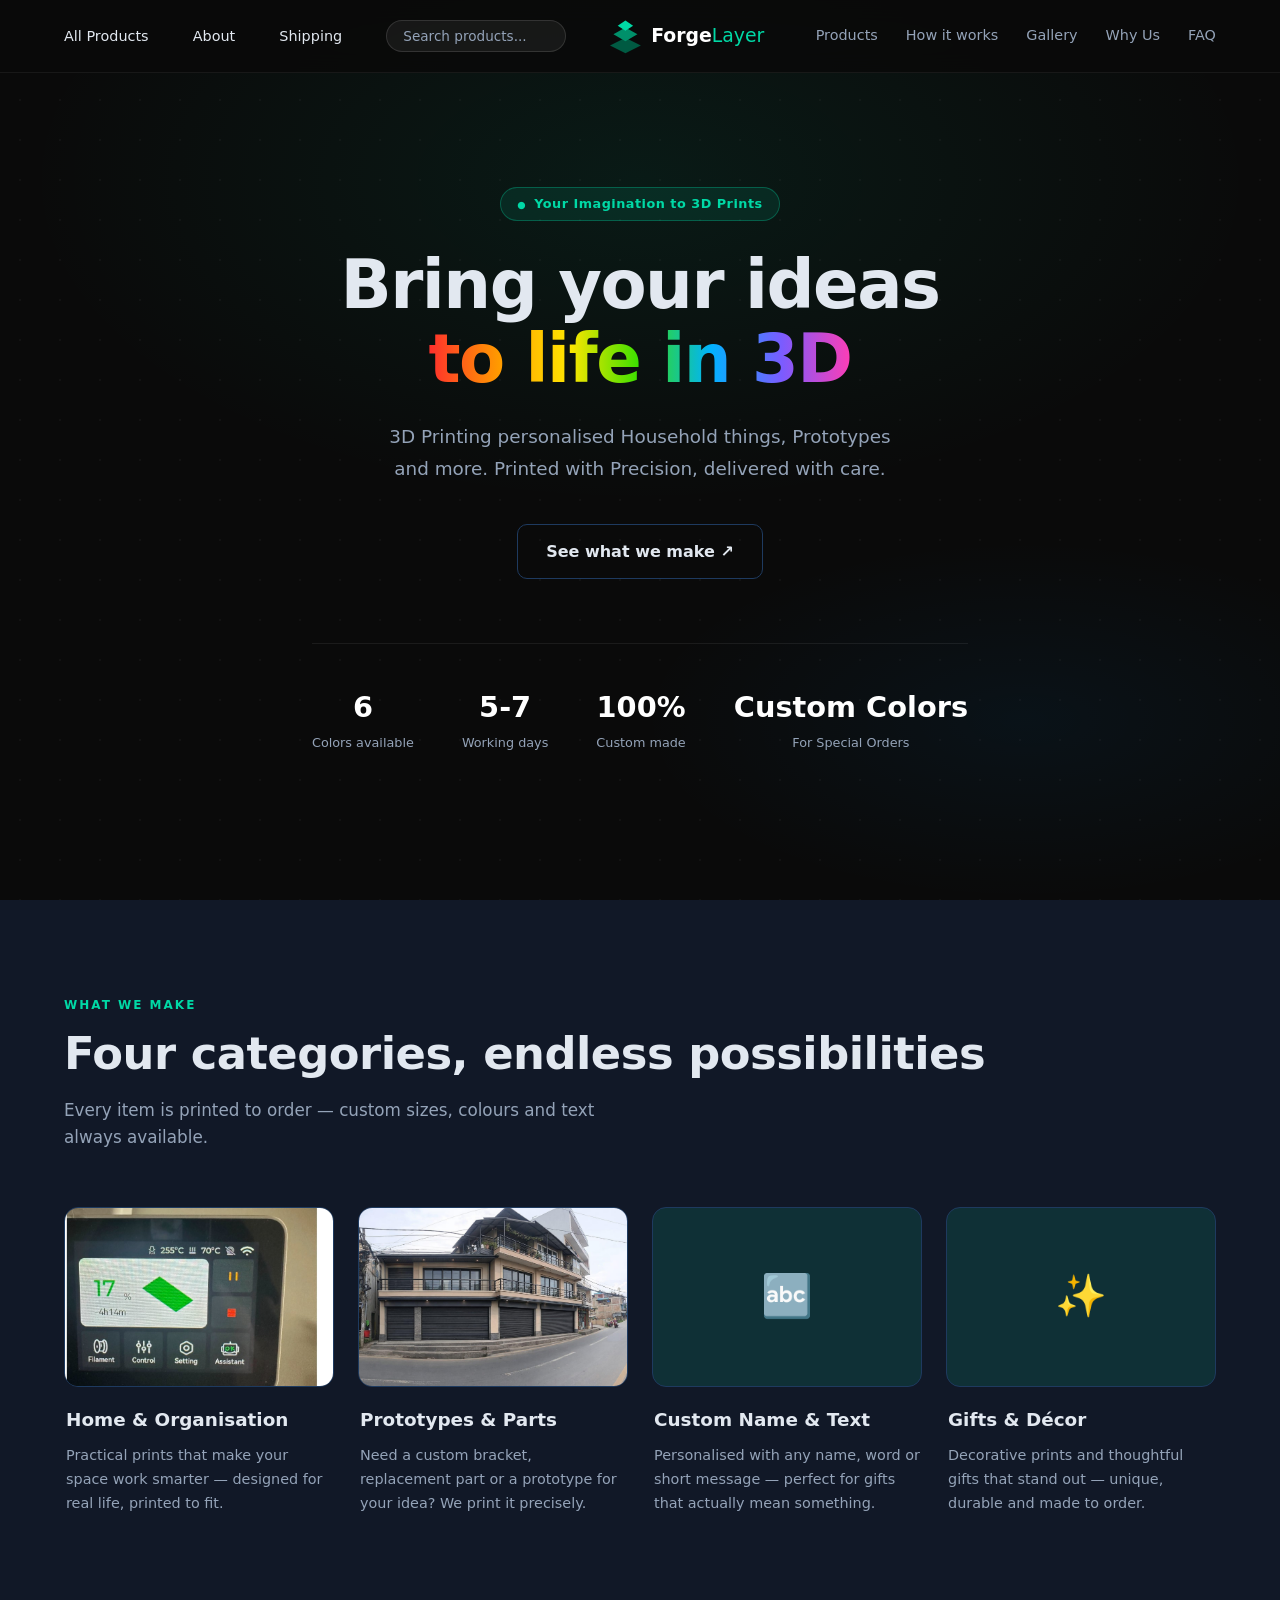
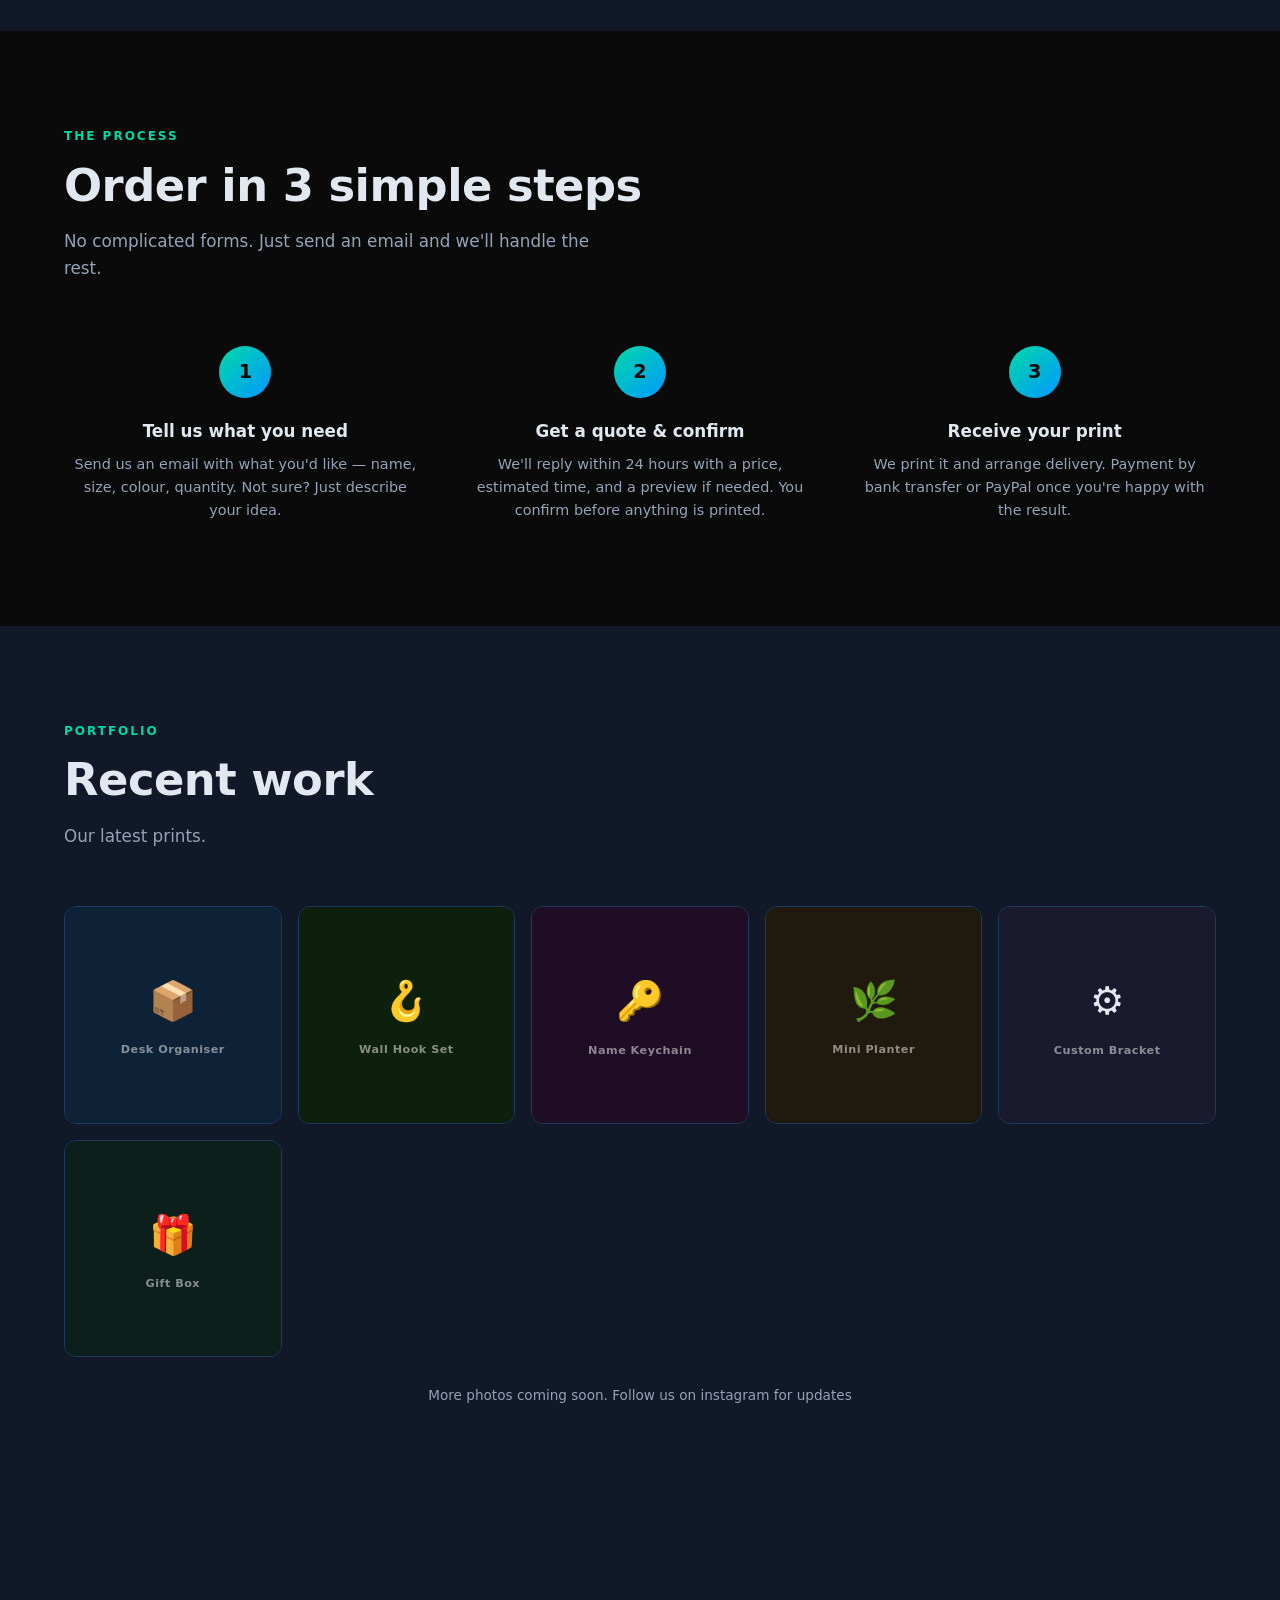
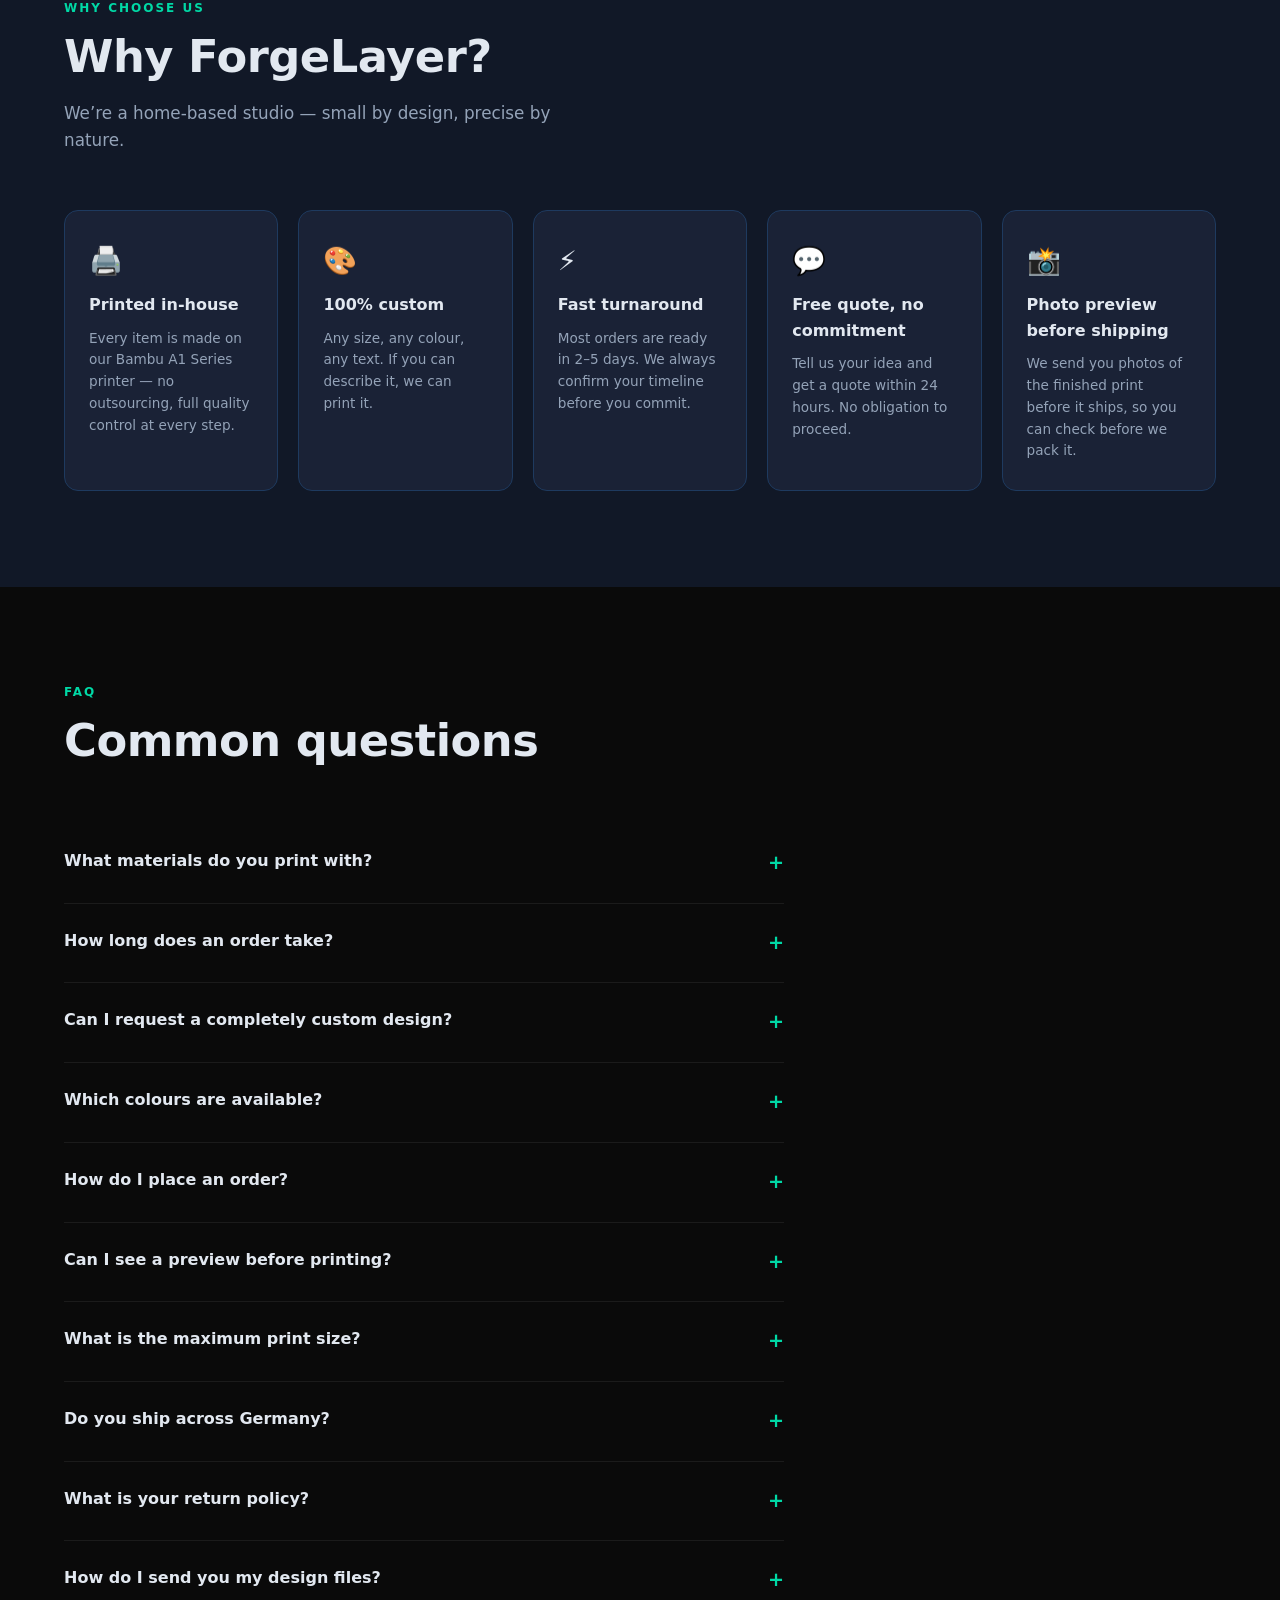
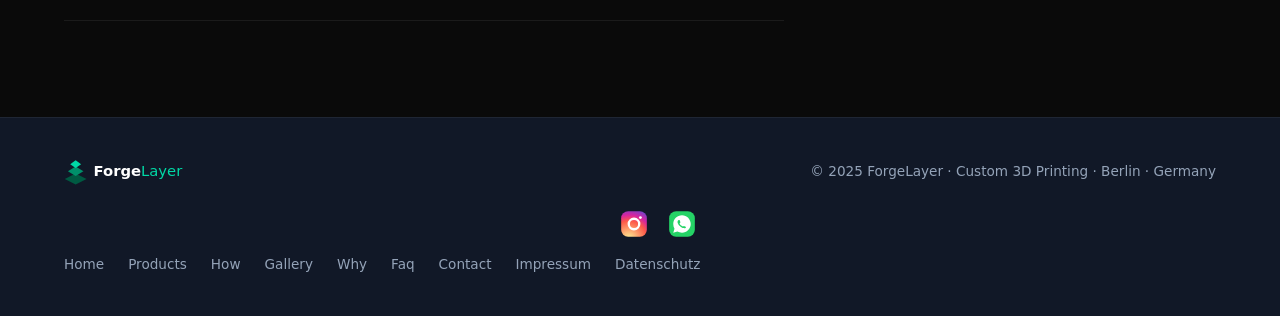
==== commit 56922686: "Add Impressum + privacy pages, self-host fonts (no Google requests), make reviews editable and off b" ====
--- a/index.html
+++ b/index.html
@@ -494,7 +494,8 @@
 
 function renderFooter(site, enabledSections) {
   const links = enabledSections.filter(Boolean).map(id =>
-    `<a href="#${id}">${id.charAt(0).toUpperCase()+id.slice(1)}</a>`).join('');
+    `<a href="#${id}" onclick="event.preventDefault();window.flGoToHomeSection('${id}')">${id.charAt(0).toUpperCase()+id.slice(1)}</a>`).join('');
+  const legalLinks = `<a href="#impressum" onclick="event.preventDefault();window.flShowImpressum()">Impressum</a><a href="#datenschutz" onclick="event.preventDefault();window.flShowPrivacy()">Datenschutz</a>`;
   const footerLogo = `<svg height="28" viewBox="0 0 160 36" xmlns="http://www.w3.org/2000/svg" aria-label="ForgeLayer">
     <polygon points="15,20 29,27 15,34 1,27"  fill="#005a42"/>
     <polygon points="15,11 25,17 15,23 5,17"  fill="#00906a"/>
@@ -513,8 +514,95 @@
         <a href="${esc(igUrl || '#')}" target="_blank" rel="noopener" class="social-link" title="Instagram">${igSvg}</a>
         <a href="${esc(waUrl || '#')}" target="_blank" rel="noopener" class="social-link" title="WhatsApp">${waSvg}</a>
       </div>
-      <div class="footer-links">${links}${site.email_hidden?'':`<a href="mailto:${esc(site.email)}">Contact</a>`}</div>
+      <div class="footer-links">${links}${site.email_hidden?'':`<a href="mailto:${esc(site.email)}">Contact</a>`}${legalLinks}</div>
     </div>`;
+}
+
+function renderTestimonials(d) {
+  const cards = (d.items || []).filter(t => !t.hidden).map(t => {
+    const n = Math.max(0, Math.min(5, parseInt(t.stars, 10) || 5));
+    return `
+    <div class="fl-t-card">
+      <div class="fl-stars">${'★'.repeat(n)}</div>
+      ${t.text ? `<p class="fl-t-text">${esc(t.text)}</p>` : ''}
+      ${t.name ? `<div class="fl-t-name">${esc(t.name)}</div>` : ''}
+      ${t.location ? `<div class="fl-t-loc">${esc(t.location)}</div>` : ''}
+    </div>`;
+  }).join('');
+  if (!cards) return '';
+  return `
+  <section class="fl-testimonials">
+    ${d.label_hidden?'':`<div class="fl-t-label">${esc(d.label || 'Customer reviews')}</div>`}
+    ${d.title_hidden?'':`<div class="fl-t-title">${esc(d.title || 'What our customers say')}</div>`}
+    <div class="fl-t-grid">${cards}</div>
+  </section>`;
+}
+
+// ─── Legal pages (Impressum / Datenschutz) ───────────────────────────────────
+function renderLegalPages(data) {
+  const L = data.legal || {};
+  const im = L.impressum || {};
+  const pv = L.privacy || {};
+
+  // Fields §5 DDG requires. Flagged inline while blank so nothing is missed before launch.
+  const required = [
+    ['owner_name',   'Full legal name of the business owner'],
+    ['street',       'Street and house number'],
+    ['postcode_city','Postcode and city'],
+    ['email',        'Contact email'],
+  ];
+  const missing = required.filter(([k]) => !(im[k] || '').trim()).map(([, label]) => label);
+
+  const val = (k) => (im[k] || '').trim()
+    ? esc(im[k])
+    : '<span class="fl-legal-missing">— not filled in yet —</span>';
+
+  const row = (label, k) => (im[k] || '').trim() || required.some(([rk]) => rk === k)
+    ? `<dt>${esc(label)}</dt><dd>${val(k)}</dd>` : '';
+
+  const imBody = `
+    <h2>${esc(im.heading || 'Impressum')}</h2>
+    <p class="fl-a-sub">${esc(im.subheading || 'Angaben gemäß § 5 DDG')}</p>
+    ${missing.length ? `<div class="fl-legal-note"><strong>This page is not complete yet.</strong> Still needed: ${missing.map(esc).join(', ')}. German law requires these before the site is publicly available.</div>` : ''}
+    <h3>Diensteanbieter</h3>
+    <dl>
+      ${row('Name', 'owner_name')}
+      ${im.business_name ? `<dt>Business</dt><dd>${esc(im.business_name)}</dd>` : ''}
+      ${row('Address', 'street')}
+      ${row('', 'postcode_city')}
+      <dt>Country</dt><dd>${esc(im.country || 'Germany')}</dd>
+    </dl>
+    <h3>Kontakt</h3>
+    <dl>
+      ${row('Email', 'email')}
+      ${im.phone ? `<dt>Phone</dt><dd>${esc(im.phone)}</dd>` : ''}
+    </dl>
+    ${(im.vat_id || im.small_business_note) ? `<h3>Umsatzsteuer</h3>` : ''}
+    ${im.vat_id ? `<p>USt-IdNr.: ${esc(im.vat_id)}</p>` : ''}
+    ${im.small_business_note ? `<p>${esc(im.small_business_text || 'Als Kleinunternehmer im Sinne von § 19 Abs. 1 UStG wird keine Umsatzsteuer berechnet.')}</p>` : ''}
+    ${im.responsible ? `<h3>Verantwortlich für den Inhalt</h3><p>${esc(im.responsible)}</p>` : ''}
+    ${im.dispute_text ? `<h3>Streitschlichtung</h3><p>${esc(im.dispute_text)}</p>` : ''}
+    ${im.extra ? `<h3>${esc(im.extra_heading || 'Weitere Angaben')}</h3><p>${esc(im.extra)}</p>` : ''}
+  `;
+
+  const sections = (pv.sections || [])
+    .filter(s => !s.hidden && (s.title || s.content))
+    .map(s => `${s.title ? `<h3>${esc(s.title)}</h3>` : ''}${s.content ? `<p>${esc(s.content)}</p>` : ''}`)
+    .join('');
+
+  const pvBody = `
+    <h2>${esc(pv.heading || 'Datenschutzerklärung')}</h2>
+    <p class="fl-a-sub">${esc(pv.subheading || 'How your data is handled on this site')}</p>
+    ${pv.review_note ? `<div class="fl-legal-note">${esc(pv.review_note)}</div>` : ''}
+    ${pv.intro ? `<p>${esc(pv.intro)}</p>` : ''}
+    ${sections}
+    ${pv.updated ? `<h3>Stand</h3><p>${esc(pv.updated)}</p>` : ''}
+  `;
+
+  const imEl = document.getElementById('fl-impressum-body');
+  const pvEl = document.getElementById('fl-privacy-body');
+  if (imEl) imEl.innerHTML = imBody;
+  if (pvEl) pvEl.innerHTML = pvBody;
 }
 
 // ─── Nav builder ─────────────────────────────────────────────────────────────
@@ -543,12 +631,14 @@
   if (data.gallery?.enabled)  { sections.push(renderGallery(data.gallery)); enabledIds.push('gallery'); }
   if (data.pricing?.enabled)  { sections.push(renderPricing(data.pricing)); enabledIds.push('pricing'); }
   if (data.why?.enabled!==false) { sections.push(renderWhy()); enabledIds.push('why'); }
+  if (data.testimonials?.enabled) { sections.push(renderTestimonials(data.testimonials)); }
   if (data.faq?.enabled)      { sections.push(renderFAQ(data.faq)); enabledIds.push('faq'); }
 
   document.getElementById('page-content').innerHTML = sections.join('');
   document.getElementById('site-footer').innerHTML  = renderFooter(s, enabledIds);
   document.title = `${s.name} — Custom 3D Prints`;
 
+  renderLegalPages(data);
   initSlideshows();
   buildNav(data);
   initInteractions();
@@ -627,7 +717,13 @@
 
 
 <style>
-#fl-cat-page,#fl-prod-page,#fl-about-page,#fl-shipping-page,#fl-all-page{display:none;min-height:80vh;padding:48px 5%;background:var(--black)}
+#fl-cat-page,#fl-prod-page,#fl-about-page,#fl-shipping-page,#fl-all-page,#fl-impressum-page,#fl-privacy-page{display:none;min-height:80vh;padding:48px 5%;background:var(--black)}
+.fl-legal-note{background:rgba(255,176,32,0.08);border:1px solid rgba(255,176,32,0.3);border-radius:8px;padding:14px 16px;color:#ffb020;font-size:0.85rem;line-height:1.6;margin-bottom:28px}
+.fl-legal-missing{color:#ff6b5b;font-style:italic}
+.fl-about-wrap dl{display:grid;grid-template-columns:auto 1fr;gap:8px 20px;margin-bottom:8px}
+.fl-about-wrap dt{color:var(--muted);font-size:0.85rem}
+.fl-about-wrap dd{color:var(--text);line-height:1.7}
+@media(max-width:520px){.fl-about-wrap dl{grid-template-columns:1fr;gap:2px 0}.fl-about-wrap dd{margin-bottom:10px}}
 .fl-back{background:none;border:1px solid var(--border);color:var(--muted);padding:8px 20px;border-radius:var(--radius);cursor:pointer;margin-bottom:32px;font-size:0.9rem}
 .fl-back:hover{color:var(--text);border-color:var(--muted)}
 .fl-prod-grid{display:grid;grid-template-columns:repeat(4,1fr);gap:20px}
@@ -861,6 +957,16 @@
   </div>
 </div>
 
+<div id="fl-impressum-page">
+  <button class="fl-back" onclick="window.flShowHome()">&#8592; Back</button>
+  <div class="fl-about-wrap" id="fl-impressum-body"></div>
+</div>
+
+<div id="fl-privacy-page">
+  <button class="fl-back" onclick="window.flShowHome()">&#8592; Back</button>
+  <div class="fl-about-wrap" id="fl-privacy-body"></div>
+</div>
+
 <div id="fl-all-page">
   <button class="fl-back" onclick="window.flShowHome()">&#8592; Back</button>
   <h2>All Products</h2>
@@ -987,19 +1093,19 @@
   return "<div class=\"fl-prod-card\" onclick=\"window.flOpenProd('"+catId+"','"+p.id+"')\">" +img+nameHtml+priceHtml+"</div>";
 }
 function hideHome(){
-  document.querySelectorAll("body>*:not(#fl-cat-page):not(#fl-prod-page):not(#fl-about-page):not(#fl-shipping-page):not(#fl-all-page):not(#fl-search-modal):not(.fl-float-btns):not(script):not(style)").forEach(function(el){
+  document.querySelectorAll("body>*:not(#fl-cat-page):not(#fl-prod-page):not(#fl-about-page):not(#fl-shipping-page):not(#fl-all-page):not(#fl-impressum-page):not(#fl-privacy-page):not(#fl-search-modal):not(#site-footer):not(.fl-float-btns):not(script):not(style)").forEach(function(el){
     if(el.style.display!=="none"){el._flHidden=true;el.style.display="none";}
   });
 }
 function showPage(id){
   hideHome();
-  ["fl-cat-page","fl-prod-page","fl-about-page","fl-shipping-page","fl-all-page"].forEach(function(p){
+  ["fl-cat-page","fl-prod-page","fl-about-page","fl-shipping-page","fl-all-page","fl-impressum-page","fl-privacy-page"].forEach(function(p){
     document.getElementById(p).style.display=(p===id)?"block":"none";
   });
   window.scrollTo(0,0);
 }
 window.flShowHome=function(){
-  ["fl-cat-page","fl-prod-page","fl-about-page","fl-shipping-page","fl-all-page"].forEach(function(p){
+  ["fl-cat-page","fl-prod-page","fl-about-page","fl-shipping-page","fl-all-page","fl-impressum-page","fl-privacy-page"].forEach(function(p){
     document.getElementById(p).style.display="none";
   });
   document.querySelectorAll("body>*").forEach(function(el){
@@ -1137,6 +1243,8 @@
 };
 window.flShowAbout=function(){showPage("fl-about-page");};
 window.flShowShipping=function(){showPage("fl-shipping-page");};
+window.flShowImpressum=function(){showPage("fl-impressum-page");};
+window.flShowPrivacy=function(){showPage("fl-privacy-page");};
 window.flCalcChange=function(val){
   var r=document.getElementById("fl-calc-result");
   var d=document.getElementById("fl-calc-days");
@@ -1223,34 +1331,11 @@
   addLink("Shipping",window.flShowShipping);
   addSrch();
 }
-function injectTestimonials(){
-  var html="<section class=\"fl-testimonials\">"
-    +"<div class=\"fl-t-label\">Customer reviews</div>"
-    +"<div class=\"fl-t-title\">What our customers say</div>"
-    +"<div class=\"fl-t-grid\">"
-    +"<div class=\"fl-t-card\"><div class=\"fl-stars\">&#9733;&#9733;&#9733;&#9733;&#9733;</div><p class=\"fl-t-text\">Ordered a custom cable organiser and a set of wall hooks. Arrived super fast and the quality is great. Will definitely order again!</p><div class=\"fl-t-name\">Markus R.</div><div class=\"fl-t-loc\">Munich, Germany</div></div>"
-    +"<div class=\"fl-t-card\"><div class=\"fl-stars\">&#9733;&#9733;&#9733;&#9733;&#9733;</div><p class=\"fl-t-text\">Got a personalised name sign for my daughter's room. It looks amazing and the colour is exactly what I asked for. The photo preview before shipping is a great touch.</p><div class=\"fl-t-name\">Laura S.</div><div class=\"fl-t-loc\">Berlin, Germany</div></div>"
-    +"<div class=\"fl-t-card\"><div class=\"fl-stars\">&#9733;&#9733;&#9733;&#9733;&#9733;</div><p class=\"fl-t-text\">Needed a custom bracket for a shelf mount and ForgeLayer delivered perfectly. Printed to my exact measurements. Great communication throughout.</p><div class=\"fl-t-name\">Thomas W.</div><div class=\"fl-t-loc\">Hamburg, Germany</div></div>"
-    +"</div></section>";
-  var faq=document.querySelector("#faq,section[id*=faq],[class*=faq]");
-  if(faq){faq.insertAdjacentHTML("beforebegin",html);}
-  else{
-    var sections=document.querySelectorAll("body>section,body>div[class]");
-    if(sections.length>1)sections[sections.length-2].insertAdjacentHTML("afterend",html);
-  }
-}
 function tryWireNav(n){
   n=n||0;
   var navLinks=document.querySelectorAll("nav a, nav ul li a, header a");
   if(navLinks.length){wireNav();return;}
   if(n<40)setTimeout(function(){tryWireNav(n+1);},50);
-}
-function tryInjectTestimonials(n){
-  n=n||0;
-  var faq=document.querySelector("#faq,section[id*=faq],[class*=faq]");
-  var sections=document.querySelectorAll("body>section,body>div[class]");
-  if(faq||sections.length>1){injectTestimonials();return;}
-  if(n<40)setTimeout(function(){tryInjectTestimonials(n+1);},50);
 }
 window.flSetCatalogData=function(d){
   _C=d;
@@ -1289,7 +1374,6 @@
   }
   tryWire(0);
   tryWireNav(0);
-  tryInjectTestimonials(0);
 }
 if(document.readyState==="loading"){document.addEventListener("DOMContentLoaded",init);}else{setTimeout(init,200);}
 })();
@@ -1338,7 +1422,7 @@
     if(font){
       var fam;
       if(font==='system'){ fam='system-ui,-apple-system,"Segoe UI",Roboto,sans-serif'; }
-      else { fam='"'+font+'",sans-serif'; if(GF[font]){ var l=document.createElement('link'); l.rel='stylesheet'; l.href='https://fonts.googleapis.com/css2?family='+font.replace(/ /g,'+')+':wght@400;600;700;800&display=swap'; document.head.appendChild(l); } }
+      else { fam='"'+font+'",sans-serif'; if(GF[font]&&!document.getElementById('fl-fonts-css')){ var l=document.createElement('link'); l.id='fl-fonts-css'; l.rel='stylesheet'; l.href='/assets/fonts/fonts.css'; document.head.appendChild(l); } }
       var st=document.createElement('style'); st.setAttribute('data-fl','font'); st.textContent='body,button,input,select,textarea,h1,h2,h3,h4,h5,h6,p,a,span,div,em,strong,li,label{font-family:'+fam+' !important}'; document.head.appendChild(st);
     }
     if(scale){ var px={s:15,l:18,xl:20}[scale]||16; document.documentElement.style.fontSize=px+'px'; }
